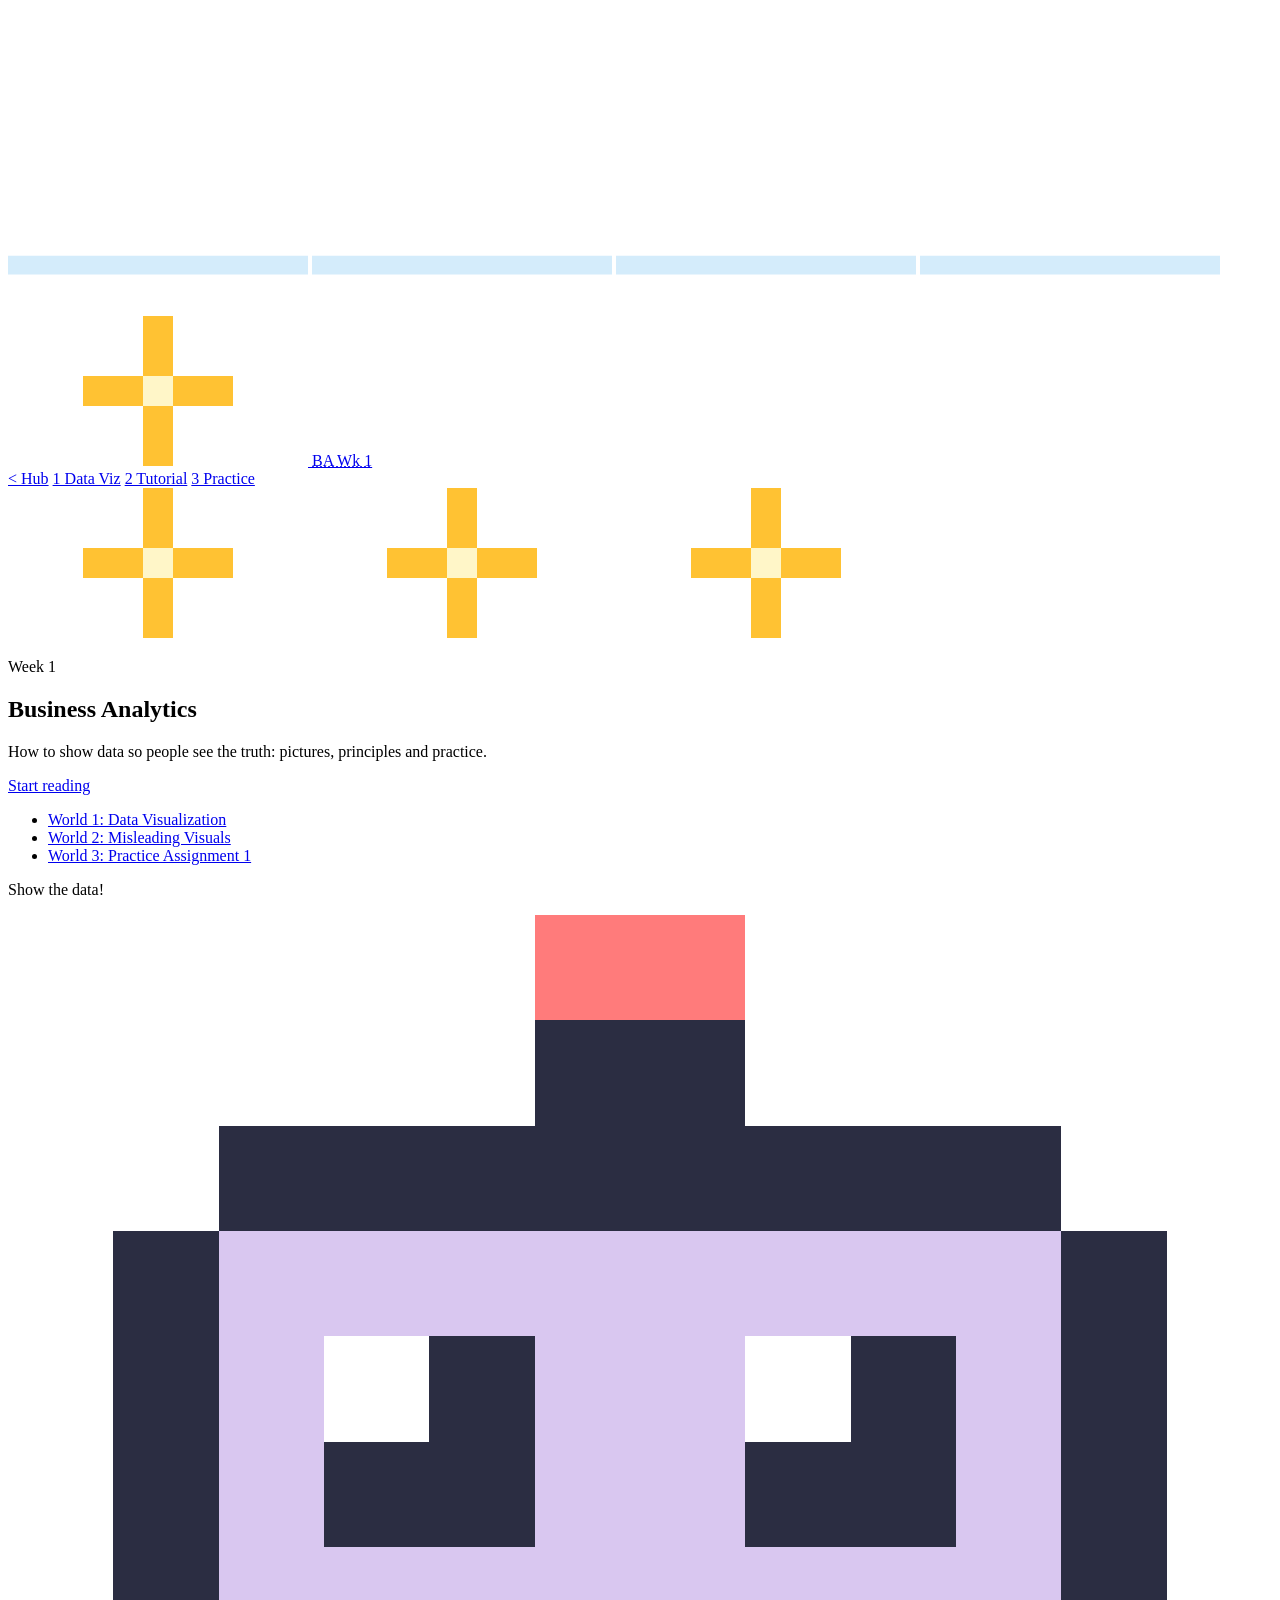
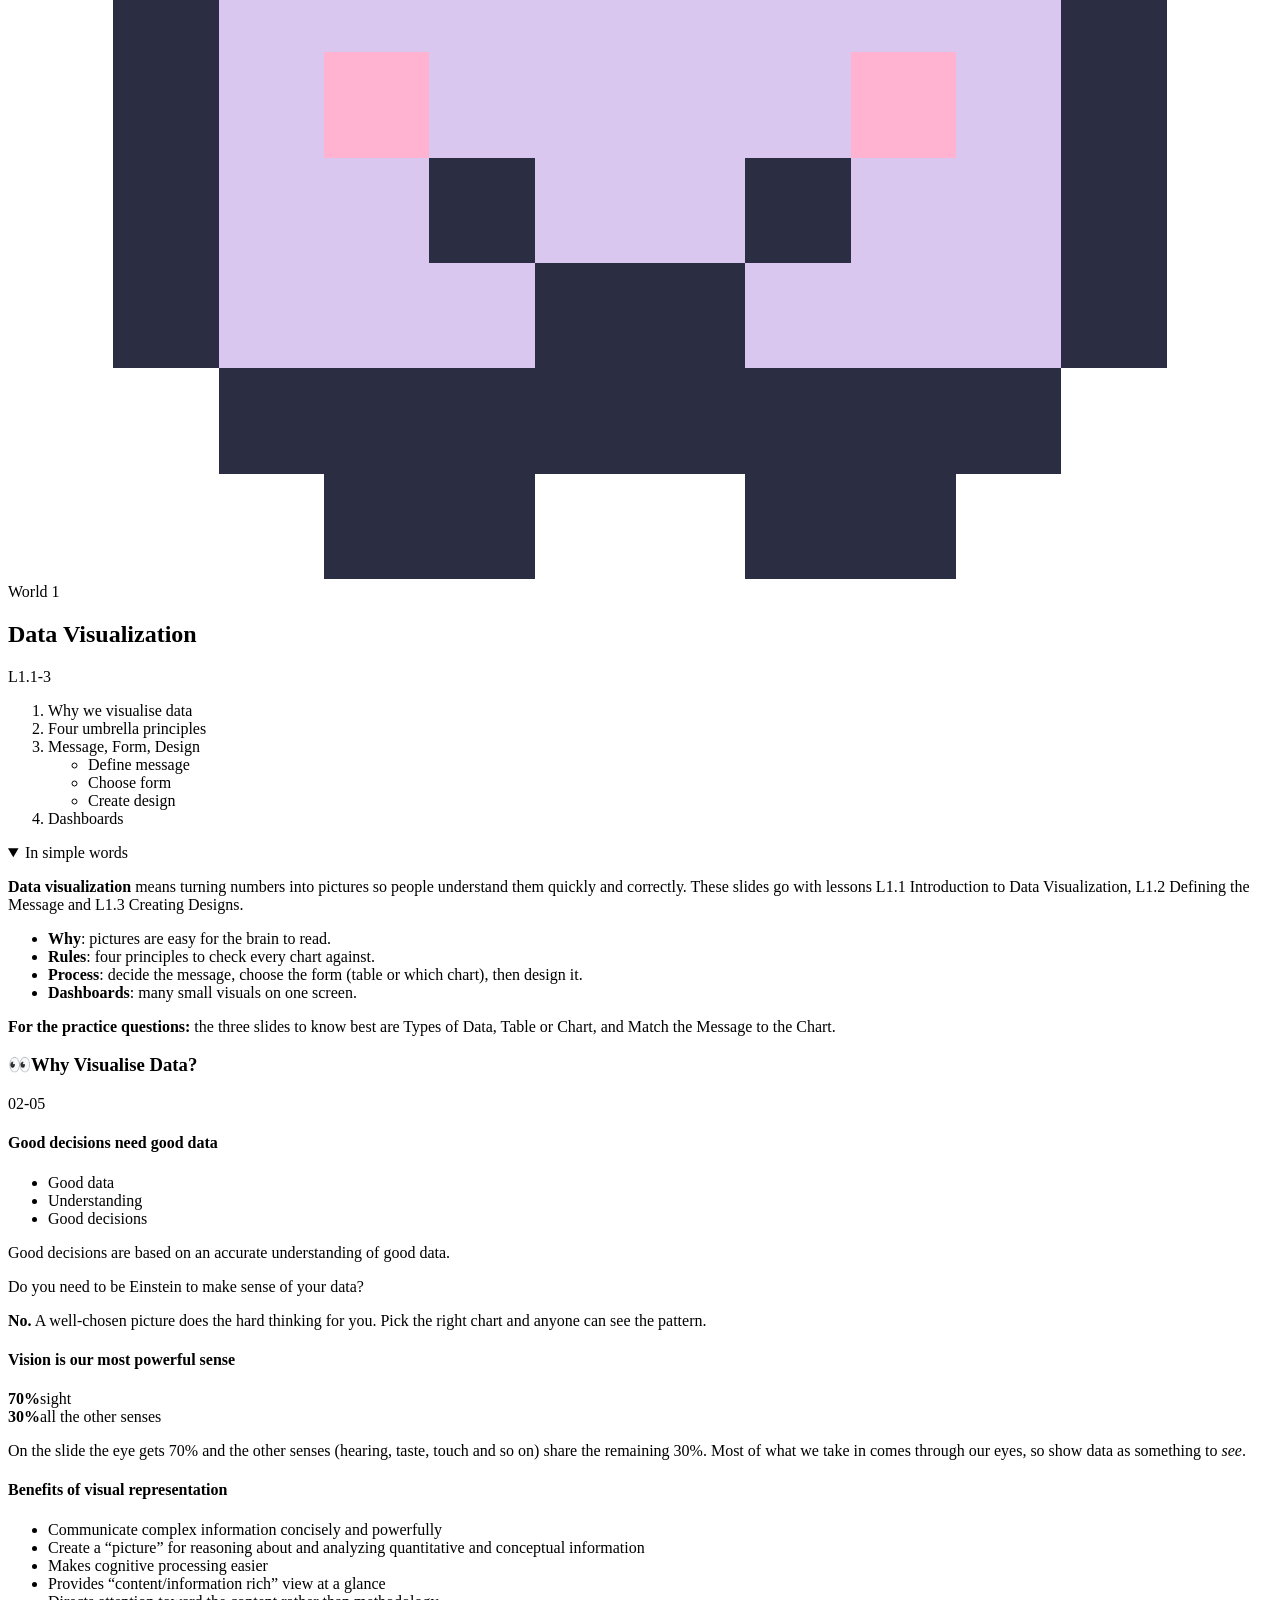
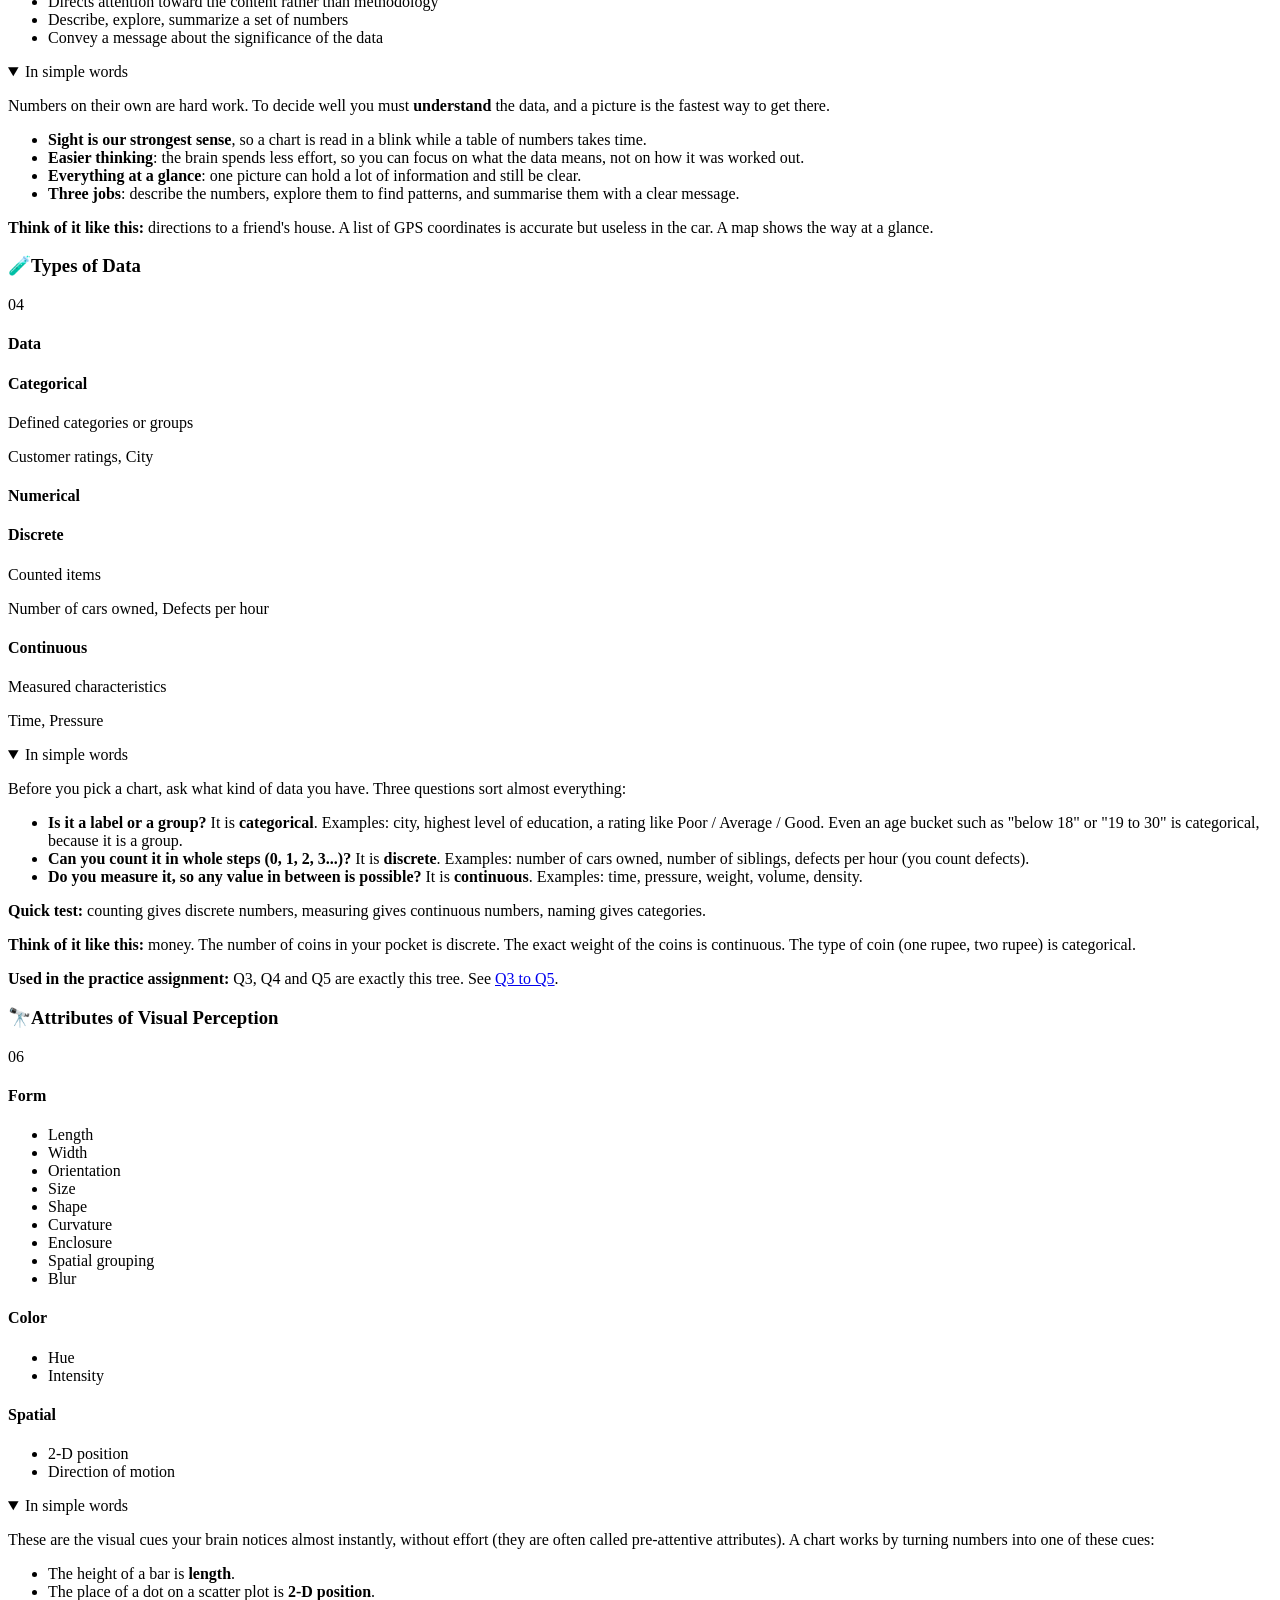
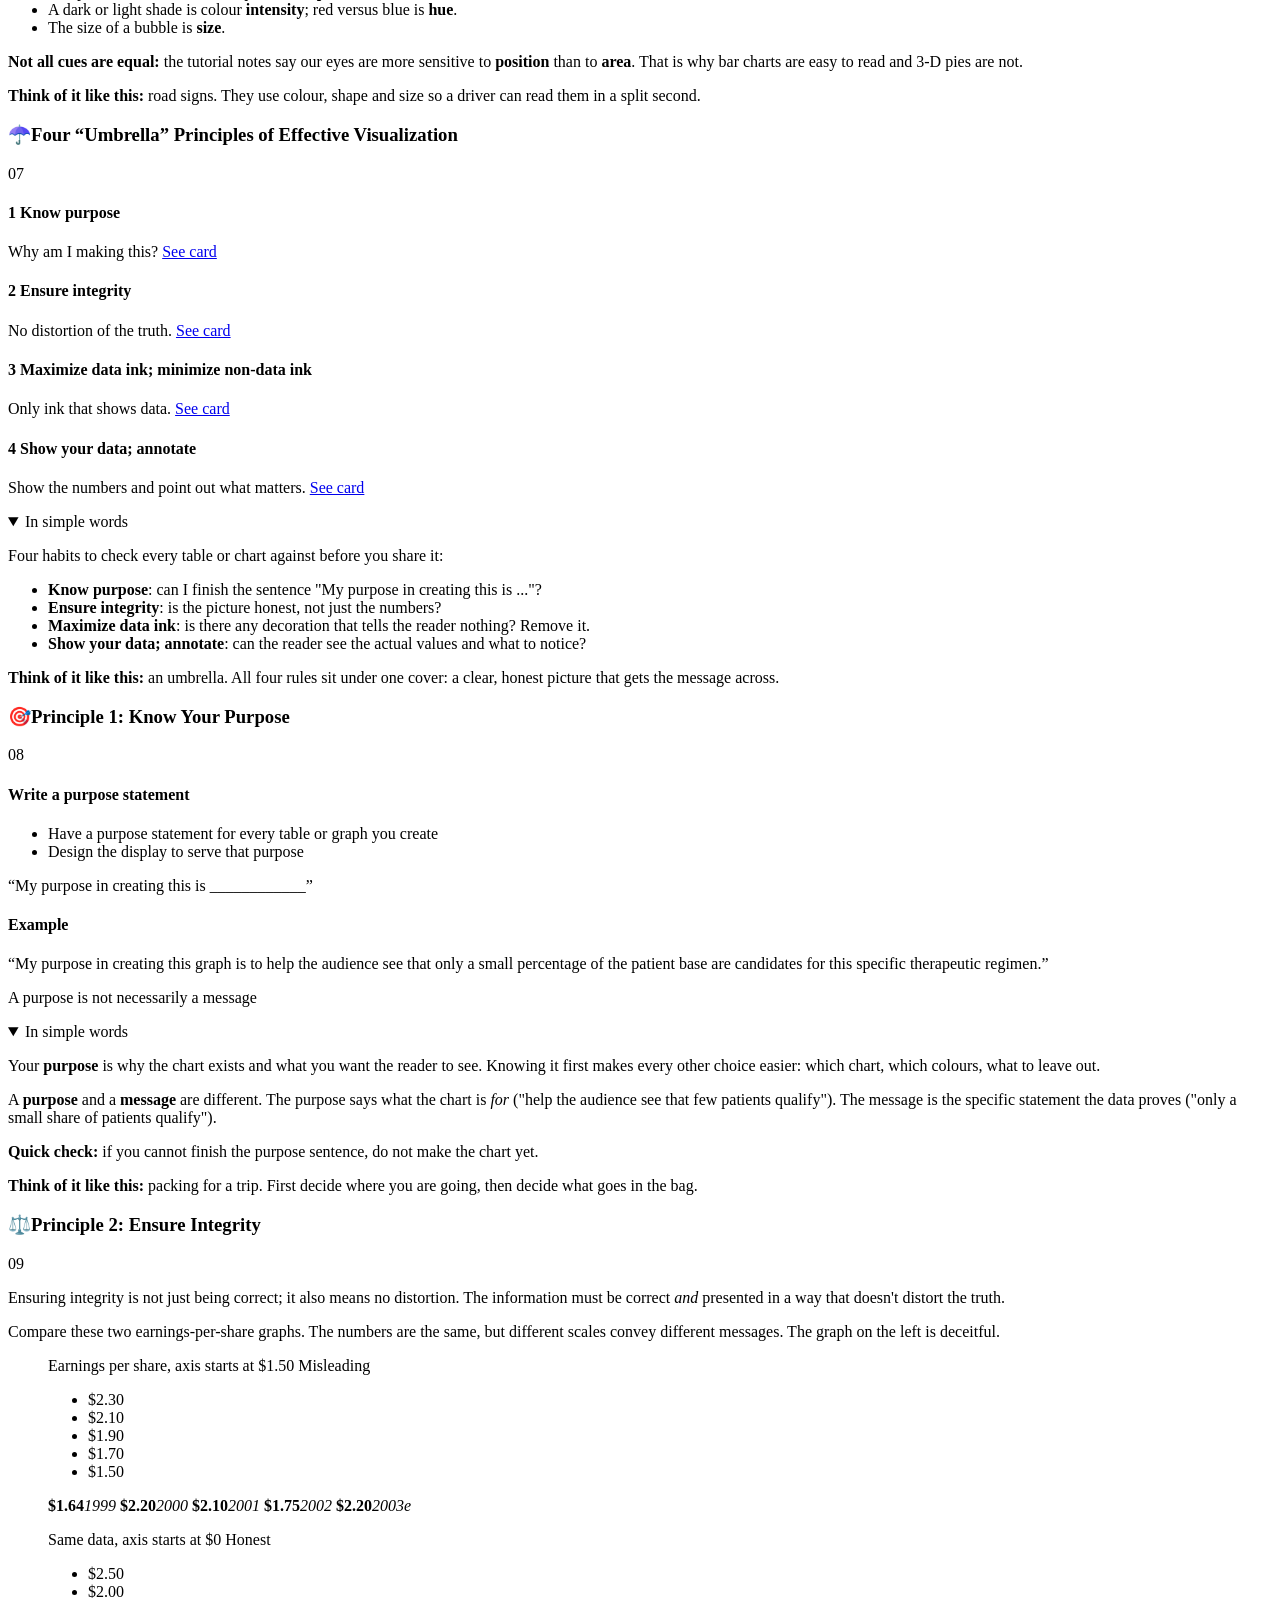
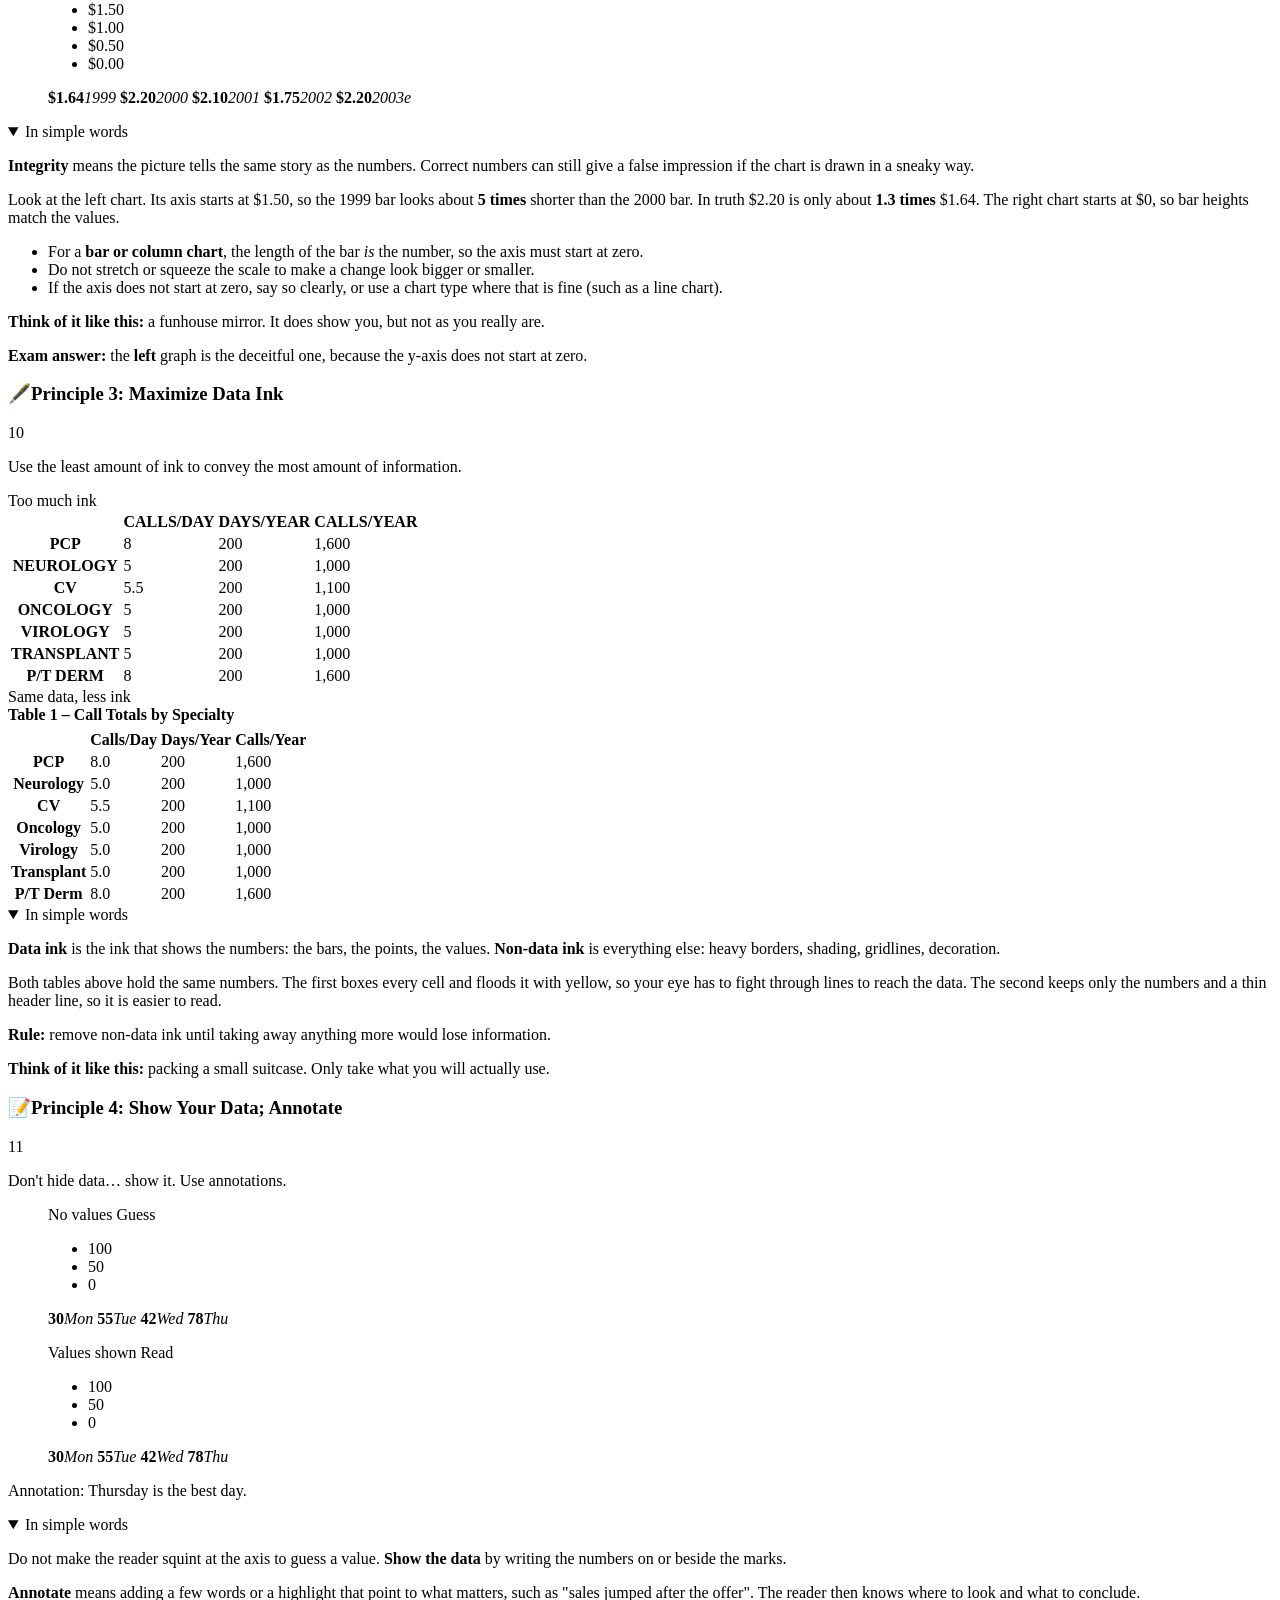
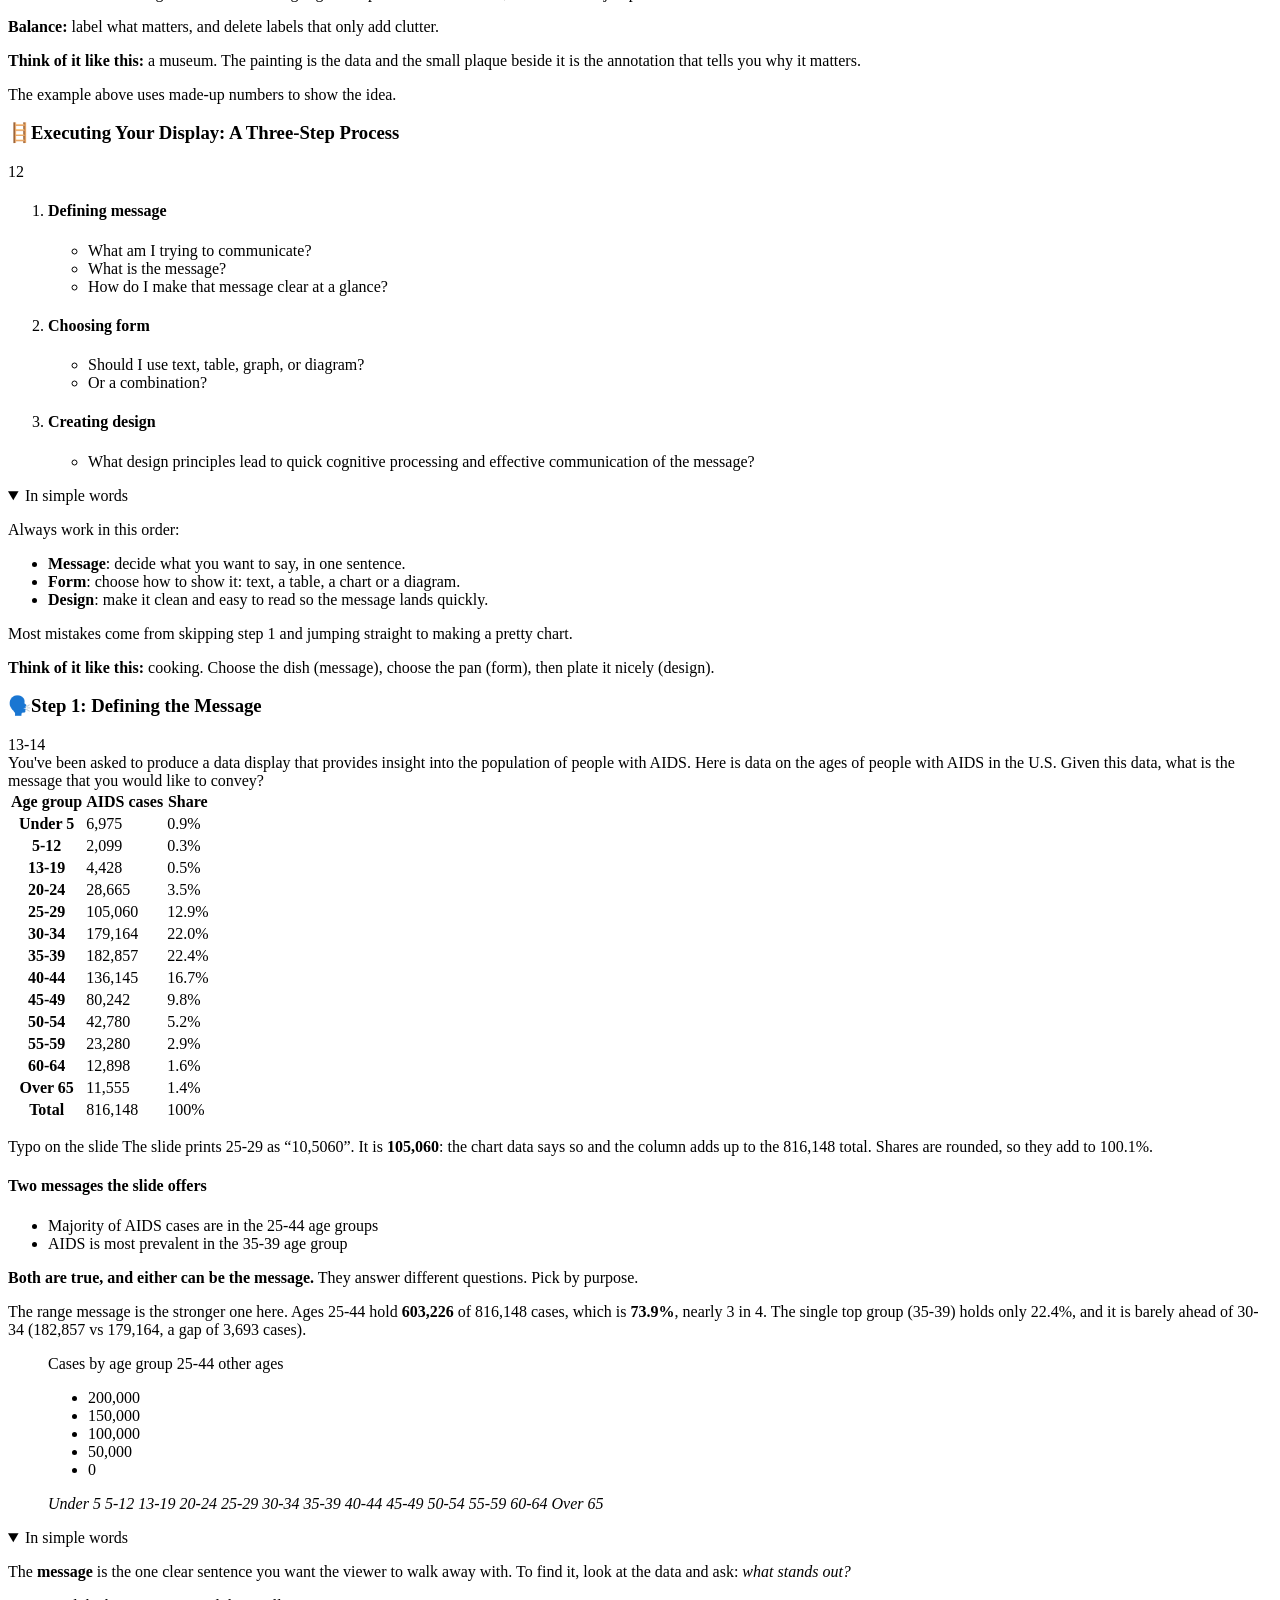
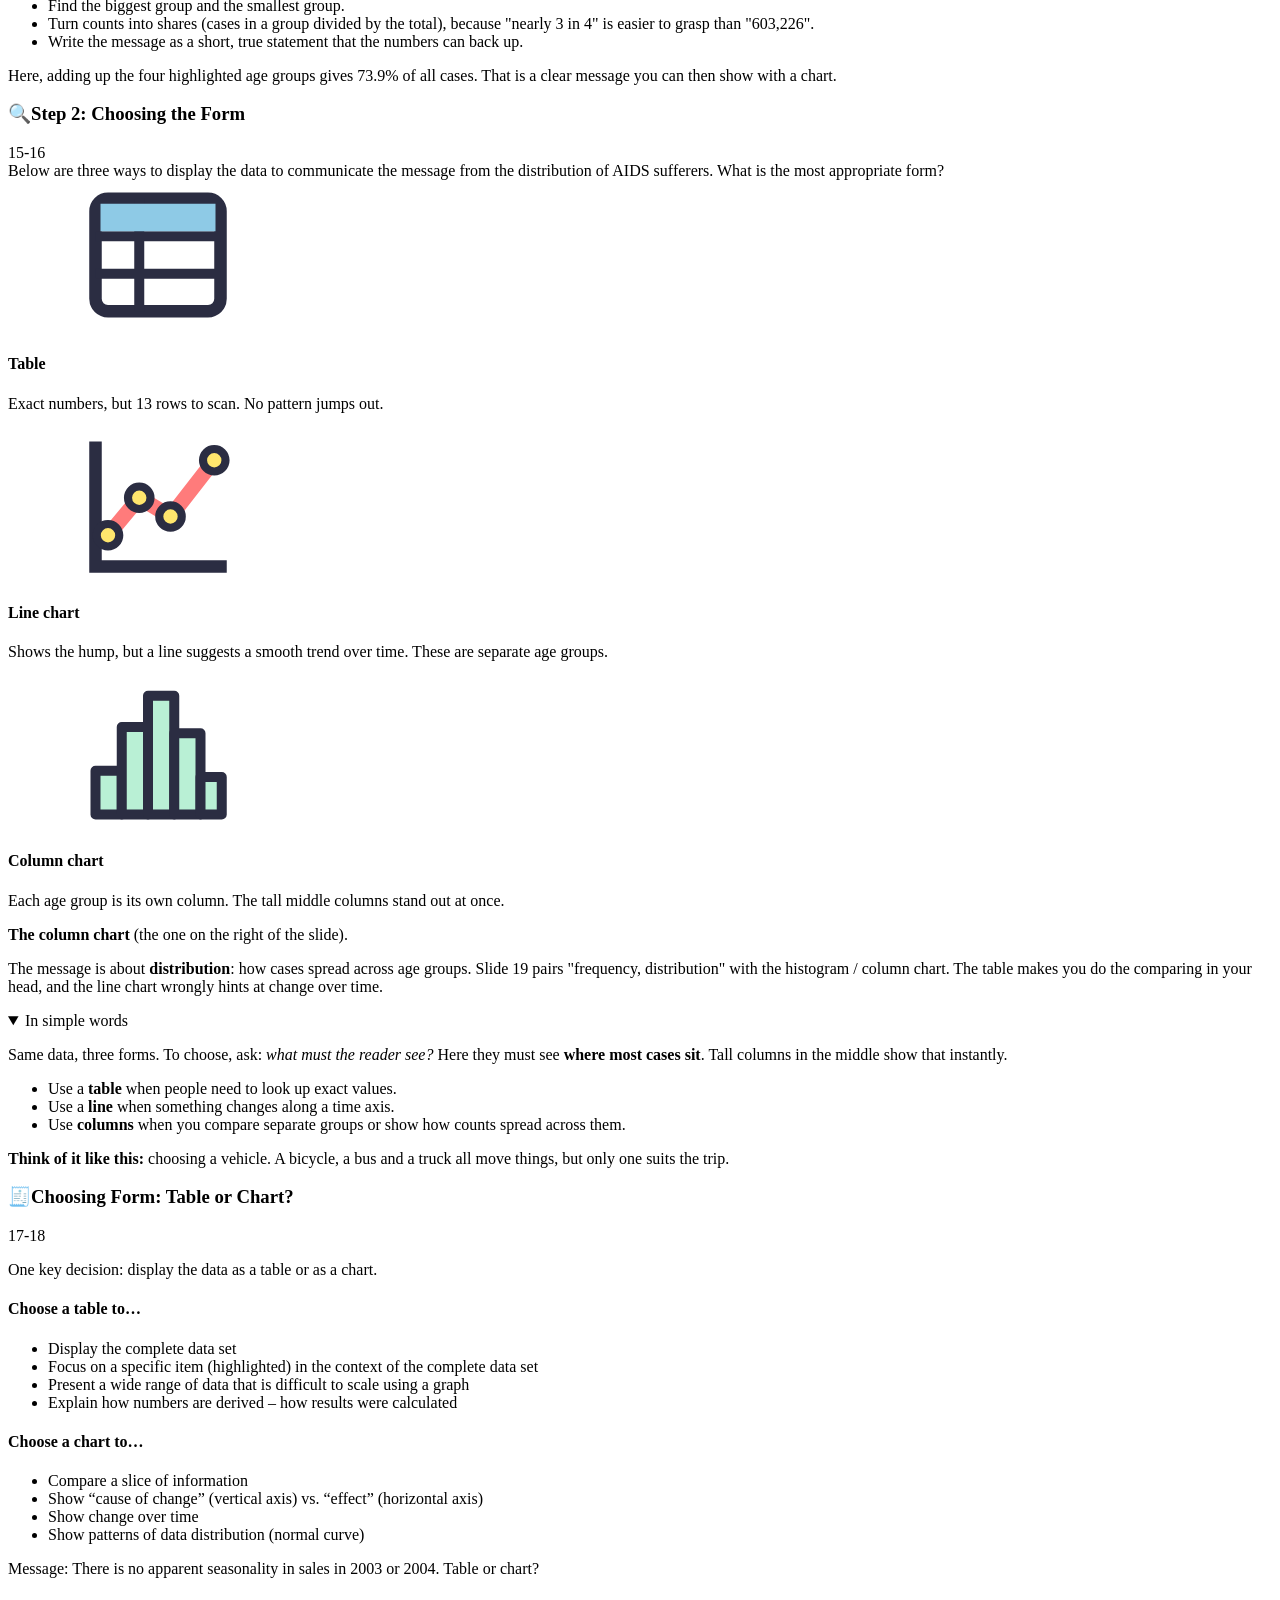
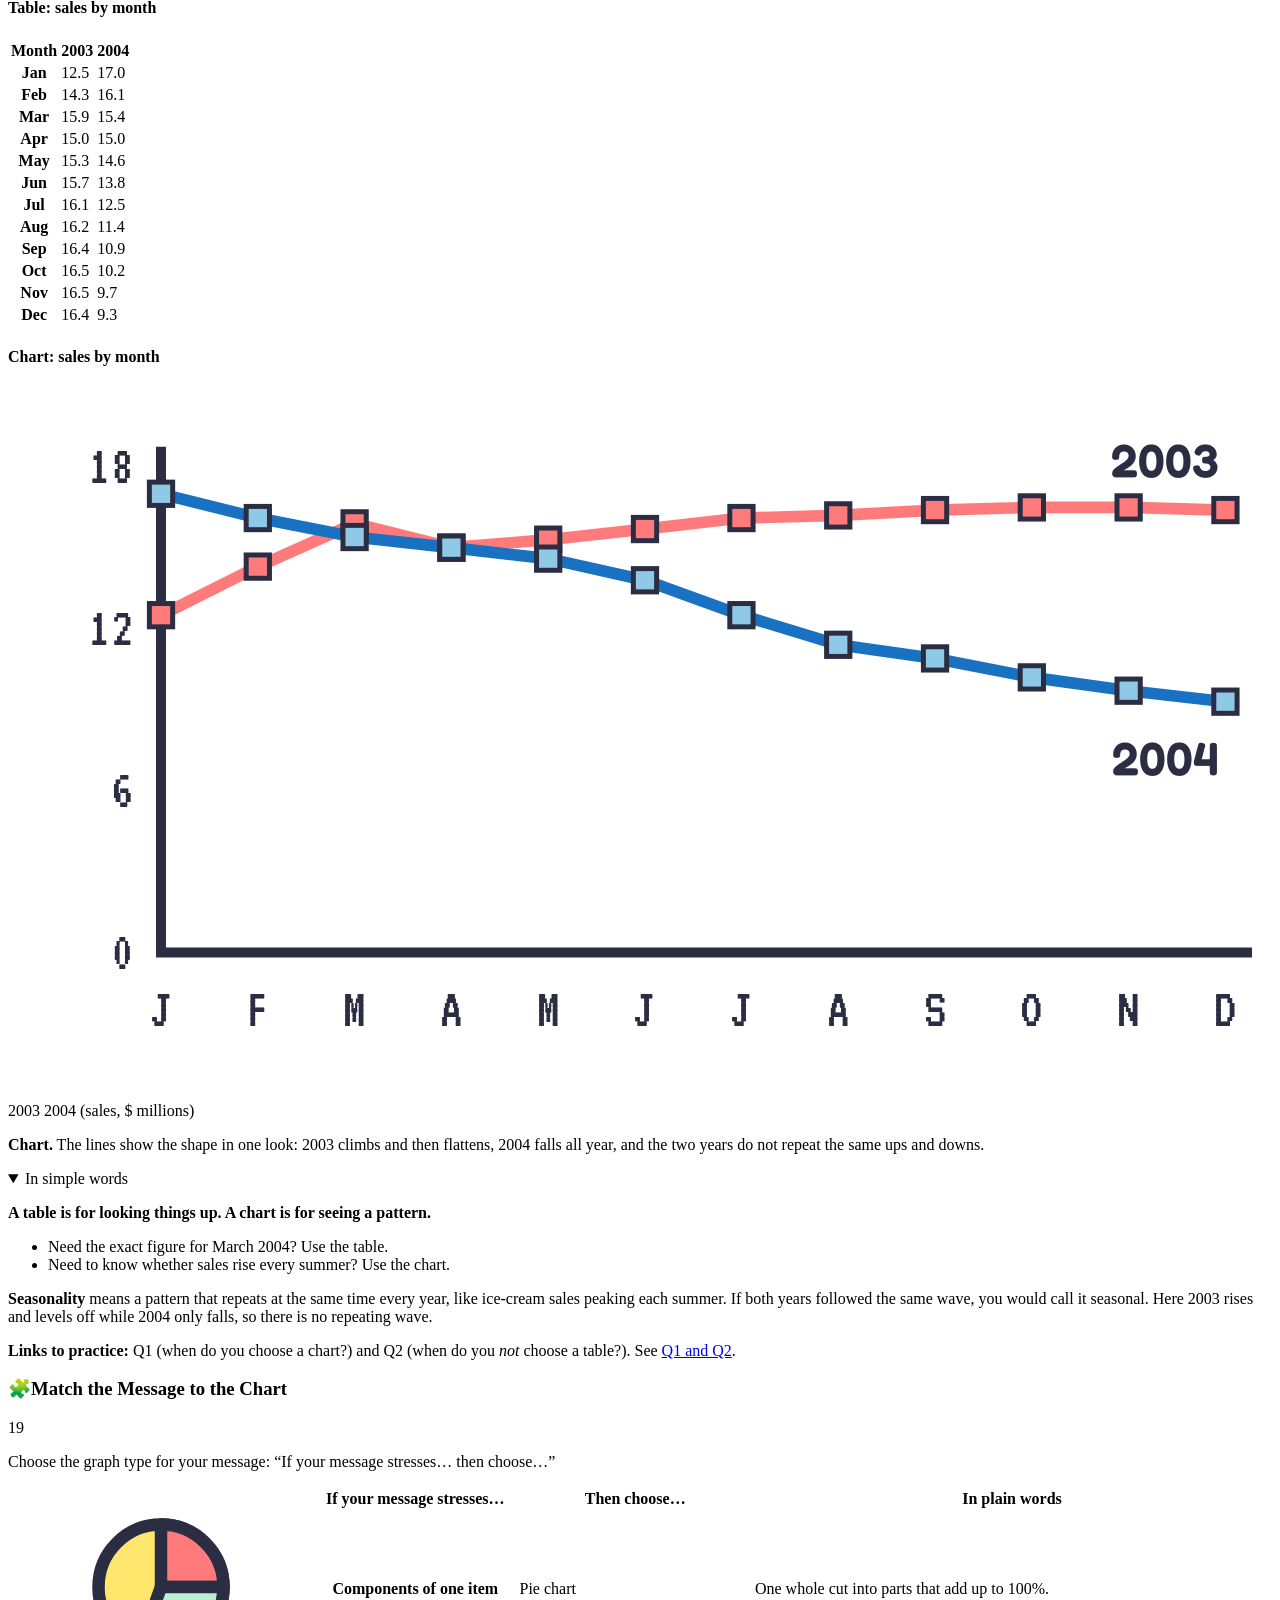
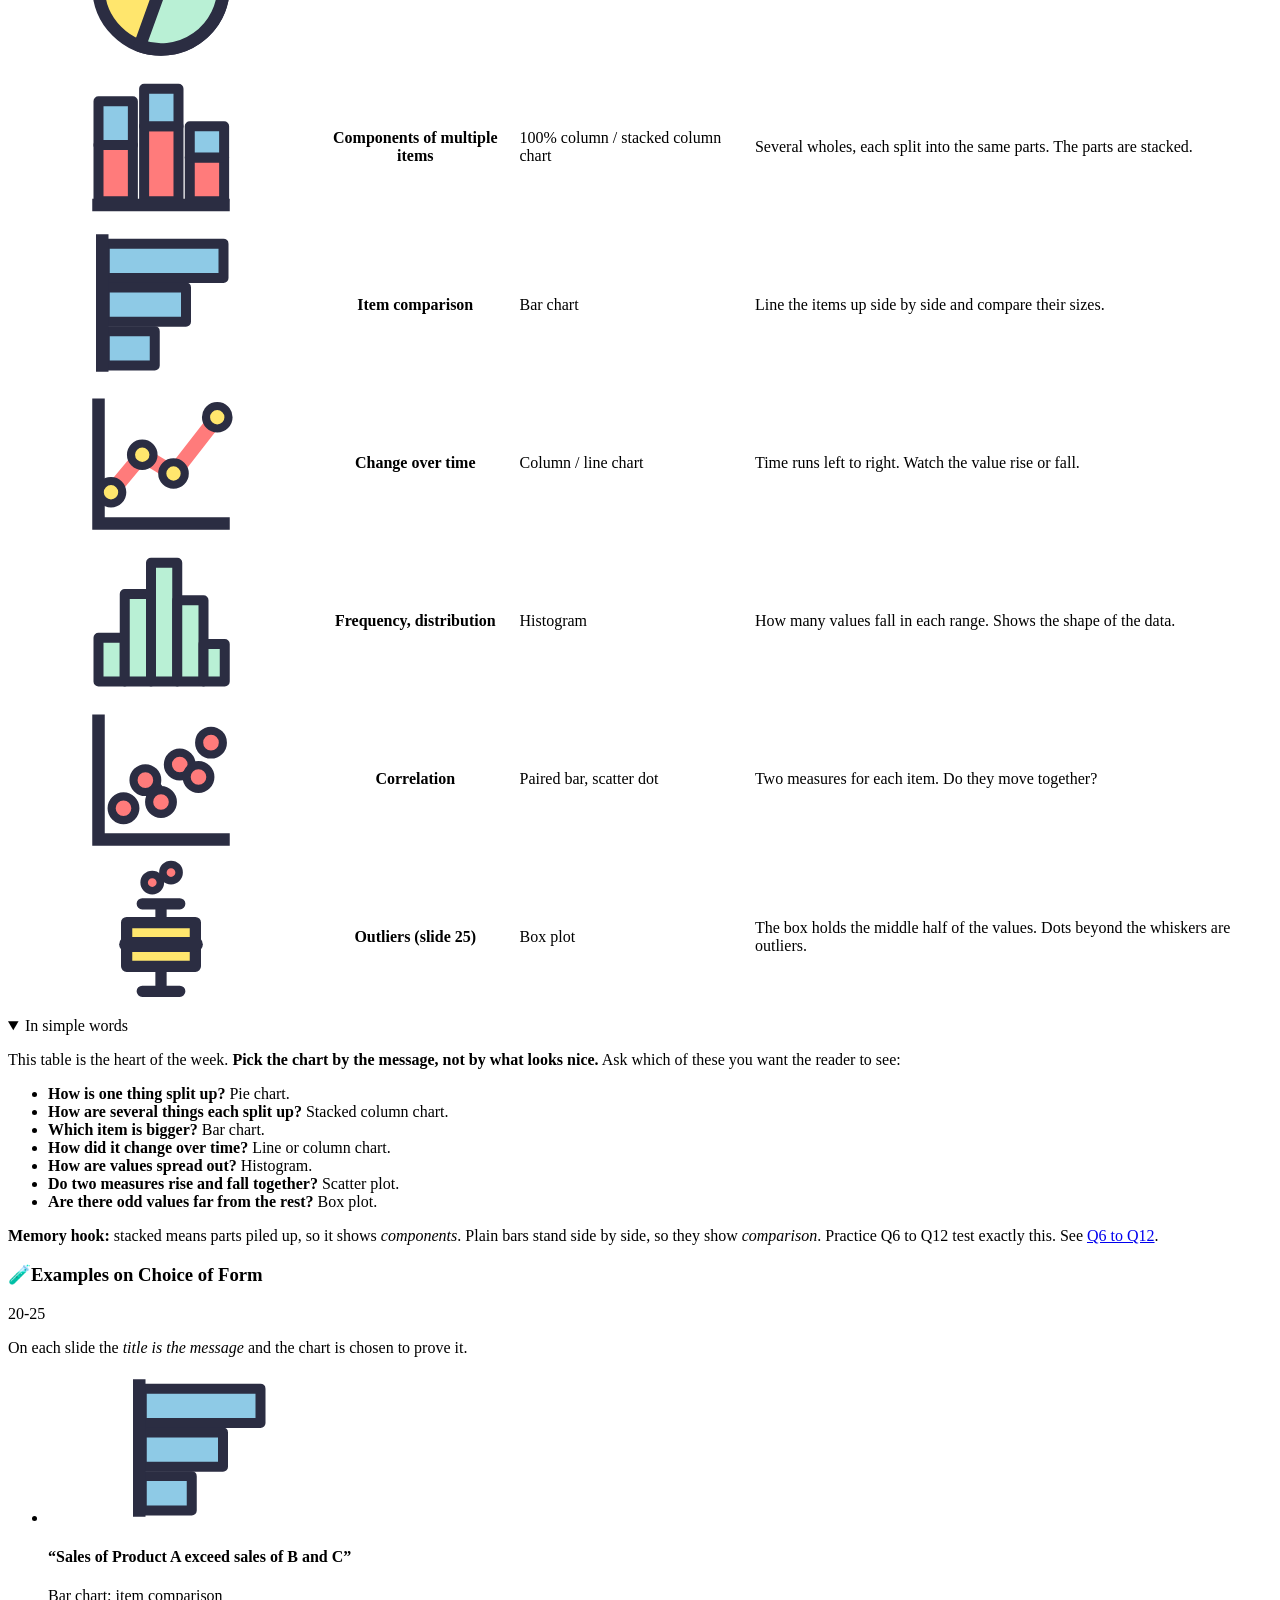
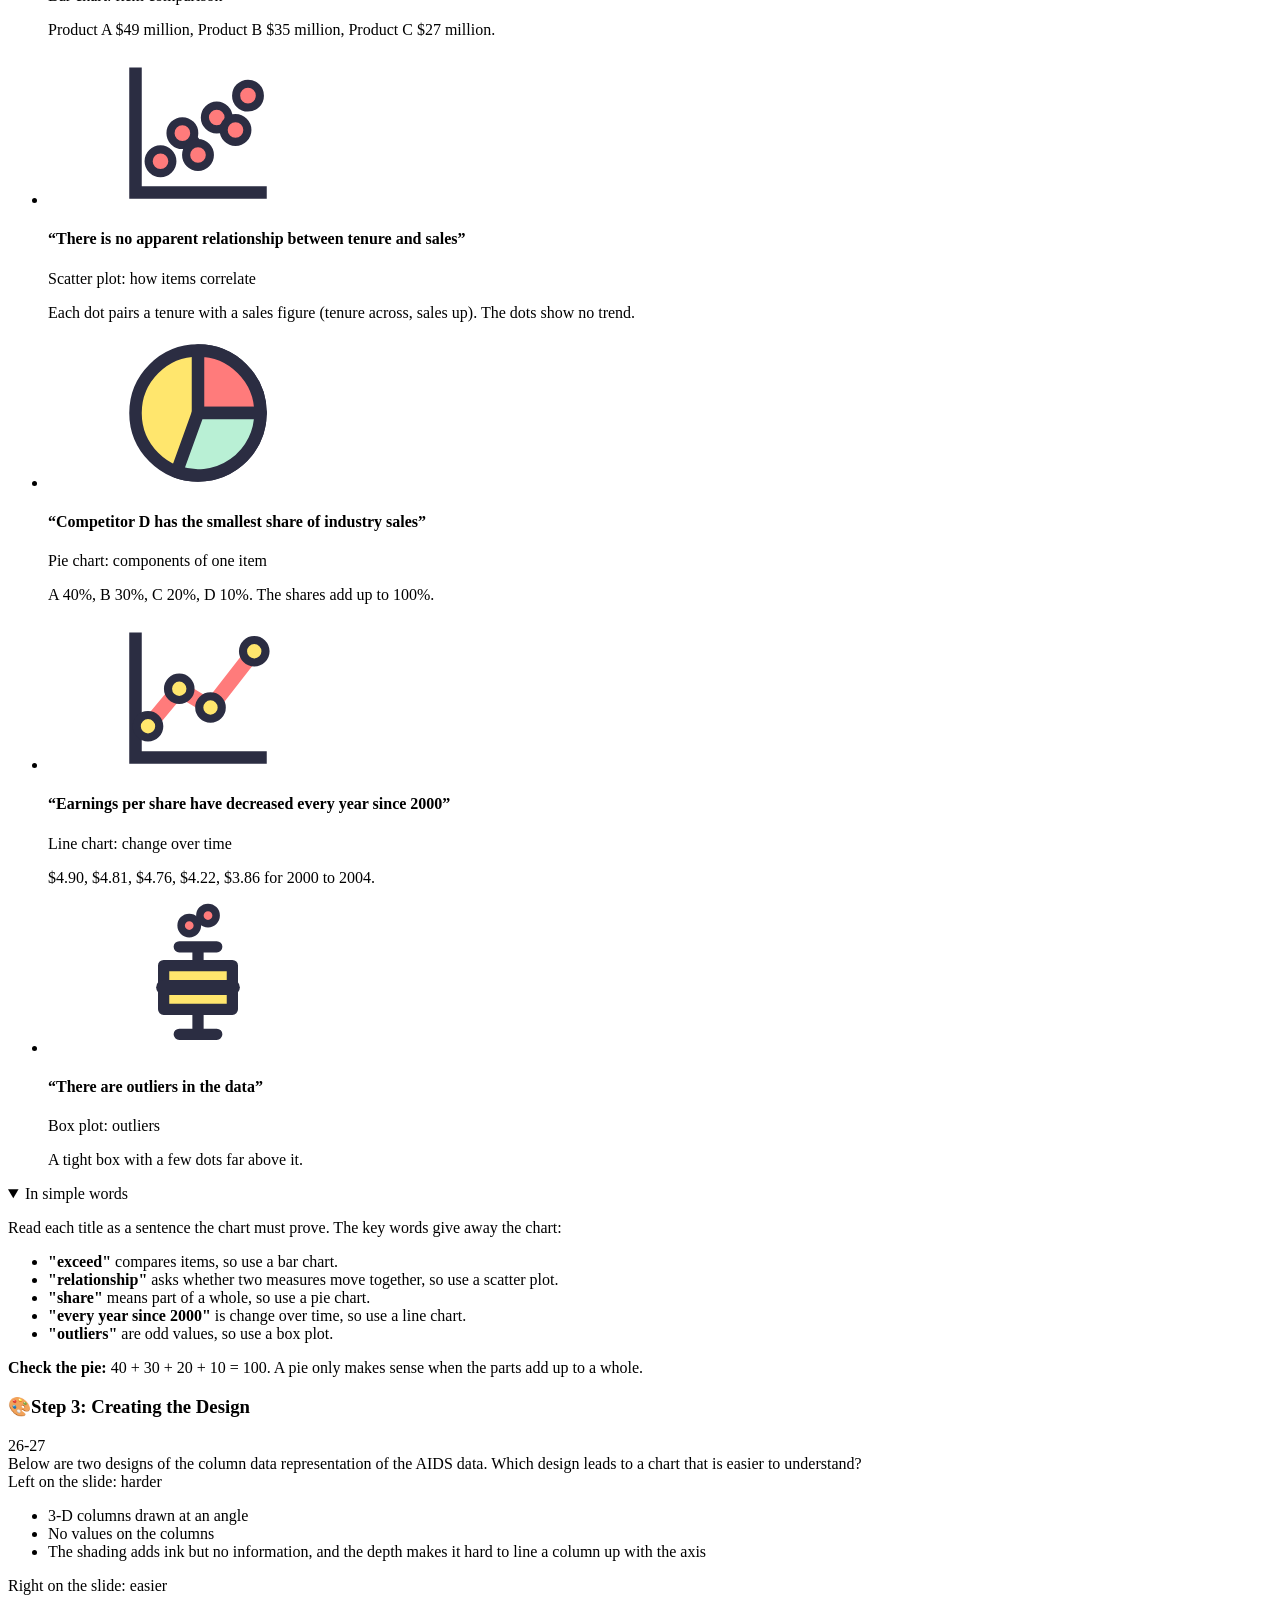
==== ba-week1.html @ 7b175783 "Add files via upload" ====
<!DOCTYPE html>
<html lang="en">
<head>
  <meta charset="utf-8">
  <meta name="viewport" content="width=device-width, initial-scale=1">
  <title>Business Analytics - Week 1</title>
  <meta name="description" content="Business Analytics, Week 1: data visualization, misleading visuals, and the practice assignment with how to answer each question.">
  <link rel="preconnect" href="https://fonts.googleapis.com">
  <link rel="preconnect" href="https://fonts.gstatic.com" crossorigin>
  <link href="https://fonts.googleapis.com/css2?family=Fredoka:wght@400;500;600;700&family=Press+Start+2P&family=VT323&display=swap" rel="stylesheet">
  <link rel="stylesheet" href="style.css">
</head>
<body>

<div class="progress" aria-hidden="true"></div>

<!-- Pixel sprites reused across the page -->
<svg class="sprites" aria-hidden="true" focusable="false">
  <symbol id="cloud" viewBox="0 0 16 4">
    <path fill="#ffffff" d="M3 0h3v1H3z M8 0h4v1H8z M2 1h11v1H2z M1 2h14v1H1z M0 3h16v1H0z"/>
    <path fill="#d4ecfb" d="M0 3h16v1H0z"/>
  </symbol>
  <symbol id="star" viewBox="0 0 5 5">
    <path fill="#ffc233" d="M2 0h1v5H2z M0 2h5v1H0z"/>
    <path fill="#fff6c8" d="M2 2h1v1H2z"/>
  </symbol>

  <!-- Chart icons (24 x 24 each) -->
  <symbol id="ch-pie" viewBox="0 0 24 24">
    <circle cx="12" cy="12" r="10" fill="#ffe66d" stroke="#2b2d42" stroke-width="2"/>
    <path d="M12 12V2A10 10 0 0 1 22 12Z" fill="#ff7b7b" stroke="#2b2d42" stroke-width="2" stroke-linejoin="round"/>
    <path d="M12 12H22A10 10 0 0 1 8.6 21.4Z" fill="#b9f0d5" stroke="#2b2d42" stroke-width="2" stroke-linejoin="round"/>
  </symbol>
  <symbol id="ch-stack" viewBox="0 0 24 24">
    <g stroke="#2b2d42" stroke-width="1.6" stroke-linejoin="round">
      <rect x="2" y="12" width="5.5" height="9" fill="#ff7b7b"/>
      <rect x="2" y="5" width="5.5" height="7" fill="#8ecae6"/>
      <rect x="9.3" y="9" width="5.5" height="12" fill="#ff7b7b"/>
      <rect x="9.3" y="3" width="5.5" height="6" fill="#8ecae6"/>
      <rect x="16.6" y="14" width="5.5" height="7" fill="#ff7b7b"/>
      <rect x="16.6" y="9" width="5.5" height="5" fill="#8ecae6"/>
    </g>
    <path d="M1 21.6H23" stroke="#2b2d42" stroke-width="2"/>
  </symbol>
  <symbol id="ch-bar" viewBox="0 0 24 24">
    <g stroke="#2b2d42" stroke-width="1.6" stroke-linejoin="round" fill="#8ecae6">
      <rect x="3" y="2.5" width="19" height="5.5"/>
      <rect x="3" y="9.5" width="13" height="5.5"/>
      <rect x="3" y="16.5" width="8" height="5.5"/>
    </g>
    <path d="M2.6 1V23" stroke="#2b2d42" stroke-width="2"/>
  </symbol>
  <symbol id="ch-line" viewBox="0 0 24 24">
    <path d="M2 2V22H23" fill="none" stroke="#2b2d42" stroke-width="2"/>
    <path d="M4 17L9 11L14 14L21 5" fill="none" stroke="#ff7b7b" stroke-width="2.4" stroke-linejoin="round" stroke-linecap="round"/>
    <g fill="#ffe66d" stroke="#2b2d42" stroke-width="1.3">
      <circle cx="4" cy="17" r="1.8"/><circle cx="9" cy="11" r="1.8"/><circle cx="14" cy="14" r="1.8"/><circle cx="21" cy="5" r="1.8"/>
    </g>
  </symbol>
  <symbol id="ch-hist" viewBox="0 0 24 24">
    <g stroke="#2b2d42" stroke-width="1.6" stroke-linejoin="round" fill="#b9f0d5">
      <rect x="2" y="15" width="4.2" height="7"/>
      <rect x="6.2" y="8" width="4.2" height="14"/>
      <rect x="10.4" y="3" width="4.2" height="19"/>
      <rect x="14.6" y="9" width="4.2" height="13"/>
      <rect x="18.8" y="16" width="3.4" height="6"/>
    </g>
  </symbol>
  <symbol id="ch-scatter" viewBox="0 0 24 24">
    <path d="M2 2V22H23" fill="none" stroke="#2b2d42" stroke-width="2"/>
    <path d="M5 18L21 6" stroke="#2b2d42" stroke-width="1.4" stroke-dasharray="3 2.5"/>
    <g fill="#ff7b7b" stroke="#2b2d42" stroke-width="1.3">
      <circle cx="6" cy="17" r="1.9"/><circle cx="9.5" cy="12.5" r="1.9"/><circle cx="12" cy="16" r="1.9"/>
      <circle cx="15" cy="10" r="1.9"/><circle cx="18" cy="12" r="1.9"/><circle cx="20" cy="6.5" r="1.9"/>
    </g>
  </symbol>
  <symbol id="ch-box" viewBox="0 0 24 24">
    <g stroke="#2b2d42" stroke-width="1.8" stroke-linecap="round" stroke-linejoin="round">
      <path d="M12 10V7M9 7H15M12 17V21M9 21H15" fill="none"/>
      <rect x="6.5" y="10" width="11" height="7" fill="#ffe66d"/>
      <path d="M6.5 13.5H17.5" fill="none" stroke-width="2.4"/>
    </g>
    <g fill="#ff7b7b" stroke="#2b2d42" stroke-width="1.2">
      <circle cx="10.6" cy="3.6" r="1.3"/><circle cx="13.6" cy="2" r="1.3"/>
    </g>
  </symbol>
  <symbol id="ch-table" viewBox="0 0 24 24">
    <rect x="2" y="3" width="20" height="18" rx="2" fill="#fff" stroke="#2b2d42" stroke-width="2"/>
    <path d="M2 9H22M2 15H22M9 3V21" fill="none" stroke="#2b2d42" stroke-width="1.6"/>
    <rect x="2.8" y="3.8" width="18.4" height="4.4" fill="#8ecae6"/>
  </symbol>
</svg>

<div class="sky" aria-hidden="true">
  <svg class="cloud c1"><use href="#cloud"/></svg>
  <svg class="cloud c2"><use href="#cloud"/></svg>
  <svg class="cloud c3"><use href="#cloud"/></svg>
  <svg class="cloud c4"><use href="#cloud"/></svg>
</div>

<header class="hud">
  <div class="hud-inner">
    <a class="brand" href="#top">
      <svg class="brand-star" aria-hidden="true"><use href="#star"/></svg>
      <abbr title="Business Analytics - Week 1">BA Wk 1</abbr>
    </a>
    <nav aria-label="Worlds">
      <a class="hub-link" href="index.html">&lt; Hub</a>
      <a href="#world-1">1 Data Viz</a>
      <a href="#world-2">2 Tutorial</a>
      <a href="#world-3">3 Practice</a>
    </nav>
  </div>
</header>

<main>

  <!-- ============ HERO ============ -->
  <section class="hero" id="top">
    <svg class="star st1" aria-hidden="true"><use href="#star"/></svg>
    <svg class="star st2" aria-hidden="true"><use href="#star"/></svg>
    <svg class="star st3" aria-hidden="true"><use href="#star"/></svg>

    <div class="hero-text">
      <p class="eyebrow">Week 1</p>
      <h1 class="title">
        <span style="--i:0;--c:#ff7b7b">Business</span>
        <span style="--i:1;--c:#ffd23f">Analytics</span>
      </h1>
      <p class="lede">How to show data so people see the truth: pictures, principles and practice.</p>
      <p><a class="btn go" href="#world-1">Start reading</a></p>
      <ul class="world-links">
        <li><a href="#world-1">World 1: Data Visualization</a></li>
        <li><a href="#world-2">World 2: Misleading Visuals</a></li>
        <li><a href="#world-3">World 3: Practice Assignment 1</a></li>
      </ul>
    </div>

    <div class="mascot">
      <p class="bubble">Show the data!</p>
      <svg class="robot" viewBox="0 0 12 12" role="img" aria-label="A friendly pixel robot" shape-rendering="crispEdges">
        <rect x="5" y="0" width="2" height="1" fill="#ff7b7b"/>
        <rect x="2" y="3" width="8" height="7" fill="#d9c7f0"/>
        <path fill="#2b2d42" d="M5 1h2v1H5z M2 2h8v1H2z M1 3h1v7H1z M10 3h1v7h-1z M2 10h8v1H2z M3 4h2v2H3z M7 4h2v2H7z M4 8h1v1H4z M7 8h1v1H7z M5 9h2v1H5z M3 11h2v1H3z M7 11h2v1H7z"/>
        <path fill="#ffffff" d="M3 4h1v1H3z M7 4h1v1H7z"/>
        <path fill="#ffb3d1" d="M3 7h1v1H3z M8 7h1v1H8z"/>
      </svg>
    </div>
  </section>


  <!-- ============ WORLD 1 : Data Visualization slides ============ -->
  <section class="world w1" id="world-1">
    <header class="world-head" id="dv-01">
      <div class="world-title">
        <span class="badge">World 1</span>
        <h2>Data Visualization</h2>
        <span class="no" title="Lessons L1.1 to L1.3">L1.1-3</span>
      </div>
      <ol class="path">
        <li><span>Why we visualise data</span></li>
        <li><span>Four umbrella principles</span></li>
        <li>
          <span>Message, Form, Design</span>
          <ul class="mini"><li>Define message</li><li>Choose form</li><li>Create design</li></ul>
        </li>
        <li><span>Dashboards</span></li>
      </ol>
<details class="simple" open>
<summary>In simple words</summary>
<div class="simple-body">
<p><strong>Data visualization</strong> means turning numbers into pictures so people understand them quickly and correctly. These slides go with lessons L1.1 Introduction to Data Visualization, L1.2 Defining the Message and L1.3 Creating Designs.</p>
<ul class="bullets"><li><strong>Why</strong>: pictures are easy for the brain to read.</li><li><strong>Rules</strong>: four principles to check every chart against.</li><li><strong>Process</strong>: decide the message, choose the form (table or which chart), then design it.</li><li><strong>Dashboards</strong>: many small visuals on one screen.</li></ul>
<p class="nb"><strong>For the practice questions:</strong> the three slides to know best are Types of Data, Table or Chart, and Match the Message to the Chart.</p>
</div>
</details>
    </header>

    <div class="grid top">

      <!-- Slides 2, 3, 5 -->
      <article class="slide s-12" id="dv-02">
        <header class="bar">
          <span class="dots" aria-hidden="true"><i></i><i></i><i></i></span>
          <h3><span class="ico" aria-hidden="true">👀</span>Why Visualise Data?</h3>
          <span class="no" title="Slides 2, 3 and 5">02-05</span>
        </header>
        <div class="body">
          <div class="topics cols-2">
            <div class="topic">
              <h4>Good decisions need good data</h4>
              <ul class="chips lit"><li>Good data</li><li>Understanding</li><li>Good decisions</li></ul>
              <p>Good decisions are based on an accurate understanding of good data.</p>
              <div class="ask">Do you need to be Einstein to make sense of your data?</div>
              <div class="ans"><p><strong>No.</strong> A well-chosen picture does the hard thinking for you. Pick the right chart and anyone can see the pattern.</p></div>
            </div>
            <div class="topic">
              <h4>Vision is our most powerful sense</h4>
              <div class="stat">
                <div><b>70%</b><span>sight</span></div>
                <div><b>30%</b><span>all the other senses</span></div>
              </div>
              <p>On the slide the eye gets 70% and the other senses (hearing, taste, touch and so on) share the remaining 30%. Most of what we take in comes through our eyes, so show data as something to <em>see</em>.</p>
            </div>
          </div>
          <div class="topic">
            <h4>Benefits of visual representation</h4>
            <ul class="bullets">
              <li>Communicate complex information concisely and powerfully</li>
              <li>Create a “picture” for reasoning about and analyzing quantitative and conceptual information</li>
              <li>Makes cognitive processing easier</li>
              <li>Provides “content/information rich” view at a glance</li>
              <li>Directs attention toward the content rather than methodology</li>
              <li>Describe, explore, summarize a set of numbers</li>
              <li>Convey a message about the significance of the data</li>
            </ul>
          </div>
<details class="simple" open>
<summary>In simple words</summary>
<div class="simple-body">
<p>Numbers on their own are hard work. To decide well you must <strong>understand</strong> the data, and a picture is the fastest way to get there.</p>
<ul class="bullets"><li><strong>Sight is our strongest sense</strong>, so a chart is read in a blink while a table of numbers takes time.</li><li><strong>Easier thinking</strong>: the brain spends less effort, so you can focus on what the data means, not on how it was worked out.</li><li><strong>Everything at a glance</strong>: one picture can hold a lot of information and still be clear.</li><li><strong>Three jobs</strong>: describe the numbers, explore them to find patterns, and summarise them with a clear message.</li></ul>
<p class="analogy"><strong>Think of it like this:</strong> directions to a friend's house. A list of GPS coordinates is accurate but useless in the car. A map shows the way at a glance.</p>
</div>
</details>
        </div>
      </article>

      <!-- Slide 4 -->
      <article class="slide s-12" id="dv-04">
        <header class="bar">
          <span class="dots" aria-hidden="true"><i></i><i></i><i></i></span>
          <h3><span class="ico" aria-hidden="true">🧪</span>Types of Data</h3>
          <span class="no" title="Slide 4">04</span>
        </header>
        <div class="body">
          <div class="dbox">
            <h4>Data</h4>
            <div class="dgrid">
              <div class="dbox">
                <h4>Categorical</h4>
                <p>Defined categories or groups</p>
                <p class="ex">Customer ratings, City</p>
              </div>
              <div class="dbox">
                <h4>Numerical</h4>
                <div class="dgrid">
                  <div class="dbox">
                    <h4>Discrete</h4>
                    <p>Counted items</p>
                    <p class="ex">Number of cars owned, Defects per hour</p>
                  </div>
                  <div class="dbox">
                    <h4>Continuous</h4>
                    <p>Measured characteristics</p>
                    <p class="ex">Time, Pressure</p>
                  </div>
                </div>
              </div>
            </div>
          </div>
<details class="simple" open>
<summary>In simple words</summary>
<div class="simple-body">
<p>Before you pick a chart, ask what kind of data you have. Three questions sort almost everything:</p>
<ul class="bullets"><li><strong>Is it a label or a group?</strong> It is <strong>categorical</strong>. Examples: city, highest level of education, a rating like Poor / Average / Good. Even an age bucket such as "below 18" or "19 to 30" is categorical, because it is a group.</li><li><strong>Can you count it in whole steps (0, 1, 2, 3...)?</strong> It is <strong>discrete</strong>. Examples: number of cars owned, number of siblings, defects per hour (you count defects).</li><li><strong>Do you measure it, so any value in between is possible?</strong> It is <strong>continuous</strong>. Examples: time, pressure, weight, volume, density.</li></ul>
<p class="nb"><strong>Quick test:</strong> counting gives discrete numbers, measuring gives continuous numbers, naming gives categories.</p>
<p class="analogy"><strong>Think of it like this:</strong> money. The number of coins in your pocket is discrete. The exact weight of the coins is continuous. The type of coin (one rupee, two rupee) is categorical.</p>
<p><strong>Used in the practice assignment:</strong> Q3, Q4 and Q5 are exactly this tree. See <a href="#q3">Q3 to Q5</a>.</p>
</div>
</details>
        </div>
      </article>

      <!-- Slide 6 -->
      <article class="slide s-12" id="dv-06">
        <header class="bar">
          <span class="dots" aria-hidden="true"><i></i><i></i><i></i></span>
          <h3><span class="ico" aria-hidden="true">🔭</span>Attributes of Visual Perception</h3>
          <span class="no" title="Slide 6">06</span>
        </header>
        <div class="body">
          <div class="topics cols-3">
            <div class="topic">
              <h4>Form</h4>
              <ul class="chips lit">
                <li>Length</li><li>Width</li><li>Orientation</li><li>Size</li><li>Shape</li>
                <li>Curvature</li><li>Enclosure</li><li>Spatial grouping</li><li>Blur</li>
              </ul>
            </div>
            <div class="topic">
              <h4>Color</h4>
              <ul class="chips lit">
                <li>Hue</li><li>Intensity</li>
              </ul>
            </div>
            <div class="topic">
              <h4>Spatial</h4>
              <ul class="chips lit">
                <li>2-D position</li><li>Direction of motion</li>
              </ul>
            </div>
          </div>
<details class="simple" open>
<summary>In simple words</summary>
<div class="simple-body">
<p>These are the visual cues your brain notices almost instantly, without effort (they are often called pre-attentive attributes). A chart works by turning numbers into one of these cues:</p>
<ul class="bullets"><li>The height of a bar is <strong>length</strong>.</li><li>The place of a dot on a scatter plot is <strong>2-D position</strong>.</li><li>A dark or light shade is colour <strong>intensity</strong>; red versus blue is <strong>hue</strong>.</li><li>The size of a bubble is <strong>size</strong>.</li></ul>
<p class="nb"><strong>Not all cues are equal:</strong> the tutorial notes say our eyes are more sensitive to <strong>position</strong> than to <strong>area</strong>. That is why bar charts are easy to read and 3-D pies are not.</p>
<p class="analogy"><strong>Think of it like this:</strong> road signs. They use colour, shape and size so a driver can read them in a split second.</p>
</div>
</details>
        </div>
      </article>

      <!-- Slide 7 -->
      <article class="slide s-12" id="dv-07">
        <header class="bar">
          <span class="dots" aria-hidden="true"><i></i><i></i><i></i></span>
          <h3><span class="ico" aria-hidden="true">☂️</span>Four “Umbrella” Principles of Effective Visualization</h3>
          <span class="no" title="Slide 7">07</span>
        </header>
        <div class="body">
          <div class="topics cols-4">
            <div class="topic">
              <h4>1 Know purpose</h4>
              <p>Why am I making this? <a href="#dv-08">See card</a></p>
            </div>
            <div class="topic">
              <h4>2 Ensure integrity</h4>
              <p>No distortion of the truth. <a href="#dv-09">See card</a></p>
            </div>
            <div class="topic">
              <h4>3 Maximize data ink; minimize non-data ink</h4>
              <p>Only ink that shows data. <a href="#dv-10">See card</a></p>
            </div>
            <div class="topic">
              <h4>4 Show your data; annotate</h4>
              <p>Show the numbers and point out what matters. <a href="#dv-11">See card</a></p>
            </div>
          </div>
<details class="simple" open>
<summary>In simple words</summary>
<div class="simple-body">
<p>Four habits to check every table or chart against before you share it:</p>
<ul class="bullets"><li><strong>Know purpose</strong>: can I finish the sentence "My purpose in creating this is ..."?</li><li><strong>Ensure integrity</strong>: is the picture honest, not just the numbers?</li><li><strong>Maximize data ink</strong>: is there any decoration that tells the reader nothing? Remove it.</li><li><strong>Show your data; annotate</strong>: can the reader see the actual values and what to notice?</li></ul>
<p class="analogy"><strong>Think of it like this:</strong> an umbrella. All four rules sit under one cover: a clear, honest picture that gets the message across.</p>
</div>
</details>
        </div>
      </article>

      <!-- Slide 8 -->
      <article class="slide s-12" id="dv-08">
        <header class="bar">
          <span class="dots" aria-hidden="true"><i></i><i></i><i></i></span>
          <h3><span class="ico" aria-hidden="true">🎯</span>Principle 1: Know Your Purpose</h3>
          <span class="no" title="Slide 8">08</span>
        </header>
        <div class="body">
          <div class="topics cols-2">
            <div class="topic">
              <h4>Write a purpose statement</h4>
              <ul class="bullets">
                <li>Have a purpose statement for every table or graph you create</li>
                <li>Design the display to serve that purpose</li>
              </ul>
              <p class="callout">“My purpose in creating this is ____________”</p>
            </div>
            <div class="topic">
              <h4>Example</h4>
              <p>“My purpose in creating this graph is to help the audience see that only a small percentage of the patient base are candidates for this specific therapeutic regimen.”</p>
              <p><span class="sticker warn">A purpose is not necessarily a message</span></p>
            </div>
          </div>
<details class="simple" open>
<summary>In simple words</summary>
<div class="simple-body">
<p>Your <strong>purpose</strong> is why the chart exists and what you want the reader to see. Knowing it first makes every other choice easier: which chart, which colours, what to leave out.</p>
<p>A <strong>purpose</strong> and a <strong>message</strong> are different. The purpose says what the chart is <em>for</em> ("help the audience see that few patients qualify"). The message is the specific statement the data proves ("only a small share of patients qualify").</p>
<p class="nb"><strong>Quick check:</strong> if you cannot finish the purpose sentence, do not make the chart yet.</p>
<p class="analogy"><strong>Think of it like this:</strong> packing for a trip. First decide where you are going, then decide what goes in the bag.</p>
</div>
</details>
        </div>
      </article>

      <!-- Slide 9 -->
      <article class="slide s-12" id="dv-09">
        <header class="bar">
          <span class="dots" aria-hidden="true"><i></i><i></i><i></i></span>
          <h3><span class="ico" aria-hidden="true">⚖️</span>Principle 2: Ensure Integrity</h3>
          <span class="no" title="Slide 9">09</span>
        </header>
        <div class="body">
          <p class="lead">Ensuring integrity is not just being correct; it also means no distortion. The information must be correct <em>and</em> presented in a way that doesn't distort the truth.</p>
          <div class="ask" data-label="Slide says">Compare these two earnings-per-share graphs. The numbers are the same, but different scales convey different messages. The graph on the left is deceitful.</div>
          <div class="versus">
            <div class="vbox">
              <figure class="mchart" style="--h:150px">
                <figcaption>Earnings per share, axis starts at $1.50 <span class="verdict bad">Misleading</span></figcaption>
                <div class="plot">
                  <ul class="yt"><li>$2.30</li><li>$2.10</li><li>$1.90</li><li>$1.70</li><li>$1.50</li></ul>
                  <div class="area">
                    <span class="mb" style="--v:.175"><b>$1.64</b><em>1999</em></span>
                    <span class="mb" style="--v:.875"><b>$2.20</b><em>2000</em></span>
                    <span class="mb" style="--v:.75"><b>$2.10</b><em>2001</em></span>
                    <span class="mb" style="--v:.3125"><b>$1.75</b><em>2002</em></span>
                    <span class="mb" style="--v:.875"><b>$2.20</b><em>2003e</em></span>
                  </div>
                </div>
              </figure>
            </div>
            <div class="vbox">
              <figure class="mchart" style="--h:150px">
                <figcaption>Same data, axis starts at $0 <span class="verdict good">Honest</span></figcaption>
                <div class="plot">
                  <ul class="yt"><li>$2.50</li><li>$2.00</li><li>$1.50</li><li>$1.00</li><li>$0.50</li><li>$0.00</li></ul>
                  <div class="area">
                    <span class="mb good" style="--v:.656"><b>$1.64</b><em>1999</em></span>
                    <span class="mb good" style="--v:.88"><b>$2.20</b><em>2000</em></span>
                    <span class="mb good" style="--v:.84"><b>$2.10</b><em>2001</em></span>
                    <span class="mb good" style="--v:.70"><b>$1.75</b><em>2002</em></span>
                    <span class="mb good" style="--v:.88"><b>$2.20</b><em>2003e</em></span>
                  </div>
                </div>
              </figure>
            </div>
          </div>
<details class="simple" open>
<summary>In simple words</summary>
<div class="simple-body">
<p><strong>Integrity</strong> means the picture tells the same story as the numbers. Correct numbers can still give a false impression if the chart is drawn in a sneaky way.</p>
<p>Look at the left chart. Its axis starts at $1.50, so the 1999 bar looks about <strong>5 times</strong> shorter than the 2000 bar. In truth $2.20 is only about <strong>1.3 times</strong> $1.64. The right chart starts at $0, so bar heights match the values.</p>
<ul class="bullets"><li>For a <strong>bar or column chart</strong>, the length of the bar <em>is</em> the number, so the axis must start at zero.</li><li>Do not stretch or squeeze the scale to make a change look bigger or smaller.</li><li>If the axis does not start at zero, say so clearly, or use a chart type where that is fine (such as a line chart).</li></ul>
<p class="analogy"><strong>Think of it like this:</strong> a funhouse mirror. It does show you, but not as you really are.</p>
<p class="nb"><strong>Exam answer:</strong> the <strong>left</strong> graph is the deceitful one, because the y-axis does not start at zero.</p>
</div>
</details>
        </div>
      </article>

      <!-- Slide 10 -->
      <article class="slide s-6" id="dv-10">
        <header class="bar">
          <span class="dots" aria-hidden="true"><i></i><i></i><i></i></span>
          <h3><span class="ico" aria-hidden="true">🖋️</span>Principle 3: Maximize Data Ink</h3>
          <span class="no" title="Slide 10">10</span>
        </header>
        <div class="body">
          <p class="lead">Use the least amount of ink to convey the most amount of information.</p>
          <div class="vbox">
            <span class="verdict bad">Too much ink</span>
            <div class="tbl-wrap">
              <table class="tbl heavy tight">
                <thead><tr><th></th><th>CALLS/DAY</th><th>DAYS/YEAR</th><th>CALLS/YEAR</th></tr></thead>
                <tbody>
                  <tr><th scope="row">PCP</th><td class="num">8</td><td class="num">200</td><td class="num">1,600</td></tr>
                  <tr><th scope="row">NEUROLOGY</th><td class="num">5</td><td class="num">200</td><td class="num">1,000</td></tr>
                  <tr><th scope="row">CV</th><td class="num">5.5</td><td class="num">200</td><td class="num">1,100</td></tr>
                  <tr><th scope="row">ONCOLOGY</th><td class="num">5</td><td class="num">200</td><td class="num">1,000</td></tr>
                  <tr><th scope="row">VIROLOGY</th><td class="num">5</td><td class="num">200</td><td class="num">1,000</td></tr>
                  <tr><th scope="row">TRANSPLANT</th><td class="num">5</td><td class="num">200</td><td class="num">1,000</td></tr>
                  <tr><th scope="row">P/T DERM</th><td class="num">8</td><td class="num">200</td><td class="num">1,600</td></tr>
                </tbody>
              </table>
            </div>
          </div>
          <div class="vbox">
            <span class="verdict good">Same data, less ink</span>
            <div class="tbl-wrap">
              <table class="tbl plain tight">
                <caption style="text-align:left;font-weight:700;padding:0 0 4px">Table 1 – Call Totals by Specialty</caption>
                <thead><tr><th></th><th class="num">Calls/Day</th><th class="num">Days/Year</th><th class="num">Calls/Year</th></tr></thead>
                <tbody>
                  <tr><th scope="row">PCP</th><td class="num">8.0</td><td class="num">200</td><td class="num">1,600</td></tr>
                  <tr><th scope="row">Neurology</th><td class="num">5.0</td><td class="num">200</td><td class="num">1,000</td></tr>
                  <tr><th scope="row">CV</th><td class="num">5.5</td><td class="num">200</td><td class="num">1,100</td></tr>
                  <tr><th scope="row">Oncology</th><td class="num">5.0</td><td class="num">200</td><td class="num">1,000</td></tr>
                  <tr><th scope="row">Virology</th><td class="num">5.0</td><td class="num">200</td><td class="num">1,000</td></tr>
                  <tr><th scope="row">Transplant</th><td class="num">5.0</td><td class="num">200</td><td class="num">1,000</td></tr>
                  <tr><th scope="row">P/T Derm</th><td class="num">8.0</td><td class="num">200</td><td class="num">1,600</td></tr>
                </tbody>
              </table>
            </div>
          </div>
<details class="simple" open>
<summary>In simple words</summary>
<div class="simple-body">
<p><strong>Data ink</strong> is the ink that shows the numbers: the bars, the points, the values. <strong>Non-data ink</strong> is everything else: heavy borders, shading, gridlines, decoration.</p>
<p>Both tables above hold the same numbers. The first boxes every cell and floods it with yellow, so your eye has to fight through lines to reach the data. The second keeps only the numbers and a thin header line, so it is easier to read.</p>
<p class="nb"><strong>Rule:</strong> remove non-data ink until taking away anything more would lose information.</p>
<p class="analogy"><strong>Think of it like this:</strong> packing a small suitcase. Only take what you will actually use.</p>
</div>
</details>
        </div>
      </article>

      <!-- Slide 11 -->
      <article class="slide s-6" id="dv-11">
        <header class="bar">
          <span class="dots" aria-hidden="true"><i></i><i></i><i></i></span>
          <h3><span class="ico" aria-hidden="true">📝</span>Principle 4: Show Your Data; Annotate</h3>
          <span class="no" title="Slide 11">11</span>
        </header>
        <div class="body">
          <p class="lead">Don't hide data… show it. Use annotations.</p>
          <div class="versus">
            <div class="vbox">
              <figure class="mchart nolabels" style="--h:120px">
                <figcaption>No values <span class="verdict bad">Guess</span></figcaption>
                <div class="plot">
                  <ul class="yt"><li>100</li><li>50</li><li>0</li></ul>
                  <div class="area">
                    <span class="mb" style="--v:.30"><b>30</b><em>Mon</em></span>
                    <span class="mb" style="--v:.55"><b>55</b><em>Tue</em></span>
                    <span class="mb" style="--v:.42"><b>42</b><em>Wed</em></span>
                    <span class="mb" style="--v:.78"><b>78</b><em>Thu</em></span>
                  </div>
                </div>
              </figure>
            </div>
            <div class="vbox">
              <figure class="mchart" style="--h:120px">
                <figcaption>Values shown <span class="verdict good">Read</span></figcaption>
                <div class="plot">
                  <ul class="yt"><li>100</li><li>50</li><li>0</li></ul>
                  <div class="area">
                    <span class="mb" style="--v:.30"><b>30</b><em>Mon</em></span>
                    <span class="mb" style="--v:.55"><b>55</b><em>Tue</em></span>
                    <span class="mb" style="--v:.42"><b>42</b><em>Wed</em></span>
                    <span class="mb hl" style="--v:.78"><b>78</b><em>Thu</em></span>
                  </div>
                </div>
              </figure>
              <p><span class="sw hl"></span>Annotation: Thursday is the best day.</p>
            </div>
          </div>
<details class="simple" open>
<summary>In simple words</summary>
<div class="simple-body">
<p>Do not make the reader squint at the axis to guess a value. <strong>Show the data</strong> by writing the numbers on or beside the marks.</p>
<p><strong>Annotate</strong> means adding a few words or a highlight that point to what matters, such as "sales jumped after the offer". The reader then knows where to look and what to conclude.</p>
<p class="nb"><strong>Balance:</strong> label what matters, and delete labels that only add clutter.</p>
<p class="analogy"><strong>Think of it like this:</strong> a museum. The painting is the data and the small plaque beside it is the annotation that tells you why it matters.</p>
<p>The example above uses made-up numbers to show the idea.</p>
</div>
</details>
        </div>
      </article>

      <!-- Slide 12 -->
      <article class="slide s-12" id="dv-12">
        <header class="bar">
          <span class="dots" aria-hidden="true"><i></i><i></i><i></i></span>
          <h3><span class="ico" aria-hidden="true">🪜</span>Executing Your Display: A Three-Step Process</h3>
          <span class="no" title="Slide 12">12</span>
        </header>
        <div class="body">
          <ol class="steps">
            <li>
              <h4>Defining message</h4>
              <ul class="bullets">
                <li>What am I trying to communicate?</li>
                <li>What is the message?</li>
                <li>How do I make that message clear at a glance?</li>
              </ul>
            </li>
            <li>
              <h4>Choosing form</h4>
              <ul class="bullets">
                <li>Should I use text, table, graph, or diagram?</li>
                <li>Or a combination?</li>
              </ul>
            </li>
            <li>
              <h4>Creating design</h4>
              <ul class="bullets">
                <li>What design principles lead to quick cognitive processing and effective communication of the message?</li>
              </ul>
            </li>
          </ol>
<details class="simple" open>
<summary>In simple words</summary>
<div class="simple-body">
<p>Always work in this order:</p>
<ul class="bullets"><li><strong>Message</strong>: decide what you want to say, in one sentence.</li><li><strong>Form</strong>: choose how to show it: text, a table, a chart or a diagram.</li><li><strong>Design</strong>: make it clean and easy to read so the message lands quickly.</li></ul>
<p>Most mistakes come from skipping step 1 and jumping straight to making a pretty chart.</p>
<p class="analogy"><strong>Think of it like this:</strong> cooking. Choose the dish (message), choose the pan (form), then plate it nicely (design).</p>
</div>
</details>
        </div>
      </article>

      <!-- Slides 13-14 -->
      <article class="slide s-12" id="dv-14">
        <header class="bar">
          <span class="dots" aria-hidden="true"><i></i><i></i><i></i></span>
          <h3><span class="ico" aria-hidden="true">🗣️</span>Step 1: Defining the Message</h3>
          <span class="no" title="Slides 13 and 14">13-14</span>
        </header>
        <div class="body">
          <div class="ask">You've been asked to produce a data display that provides insight into the population of people with AIDS. Here is data on the ages of people with AIDS in the U.S. Given this data, what is the message that you would like to convey?</div>
          <div class="topics cols-2">
            <div class="topic">
              <div class="tbl-wrap">
                <table class="tbl">
                  <thead><tr><th>Age group</th><th class="num">AIDS cases</th><th class="num">Share</th></tr></thead>
                  <tbody>
                    <tr><th scope="row">Under 5</th><td class="num">6,975</td><td class="num">0.9%</td></tr>
                    <tr><th scope="row">5-12</th><td class="num">2,099</td><td class="num">0.3%</td></tr>
                    <tr><th scope="row">13-19</th><td class="num">4,428</td><td class="num">0.5%</td></tr>
                    <tr><th scope="row">20-24</th><td class="num">28,665</td><td class="num">3.5%</td></tr>
                    <tr class="hl"><th scope="row">25-29</th><td class="num">105,060</td><td class="num">12.9%</td></tr>
                    <tr class="hl"><th scope="row">30-34</th><td class="num">179,164</td><td class="num">22.0%</td></tr>
                    <tr class="hl"><th scope="row">35-39</th><td class="num">182,857</td><td class="num">22.4%</td></tr>
                    <tr class="hl"><th scope="row">40-44</th><td class="num">136,145</td><td class="num">16.7%</td></tr>
                    <tr><th scope="row">45-49</th><td class="num">80,242</td><td class="num">9.8%</td></tr>
                    <tr><th scope="row">50-54</th><td class="num">42,780</td><td class="num">5.2%</td></tr>
                    <tr><th scope="row">55-59</th><td class="num">23,280</td><td class="num">2.9%</td></tr>
                    <tr><th scope="row">60-64</th><td class="num">12,898</td><td class="num">1.6%</td></tr>
                    <tr><th scope="row">Over 65</th><td class="num">11,555</td><td class="num">1.4%</td></tr>
                  </tbody>
                  <tfoot><tr><th scope="row">Total</th><td class="num">816,148</td><td class="num">100%</td></tr></tfoot>
                </table>
              </div>
              <p class="note-line"><span class="sticker warn">Typo on the slide</span> The slide prints 25-29 as “10,5060”. It is <strong>105,060</strong>: the chart data says so and the column adds up to the 816,148 total. Shares are rounded, so they add to 100.1%.</p>
            </div>
            <div class="topic">
              <h4>Two messages the slide offers</h4>
              <ul class="bullets">
                <li>Majority of AIDS cases are in the 25-44 age groups</li>
                <li>AIDS is most prevalent in the 35-39 age group</li>
              </ul>
              <div class="ans" data-label="How to answer">
                <p><strong>Both are true, and either can be the message.</strong> They answer different questions. Pick by purpose.</p>
                <p>The range message is the stronger one here. Ages 25-44 hold <strong>603,226</strong> of 816,148 cases, which is <strong>73.9%</strong>, nearly 3 in 4. The single top group (35-39) holds only 22.4%, and it is barely ahead of 30-34 (182,857 vs 179,164, a gap of 3,693 cases).</p>
              </div>
            </div>
          </div>
          <div class="chart-scroll">
            <figure class="mchart dense">
              <figcaption>Cases by age group <span><span class="sw hl"></span>25-44</span> <span><span class="sw"></span>other ages</span></figcaption>
              <div class="plot">
                <ul class="yt"><li>200,000</li><li>150,000</li><li>100,000</li><li>50,000</li><li>0</li></ul>
                <div class="area">
                  <span class="mb" style="--v:.035"><em>Under 5</em></span>
                  <span class="mb" style="--v:.0105"><em>5-12</em></span>
                  <span class="mb" style="--v:.022"><em>13-19</em></span>
                  <span class="mb" style="--v:.143"><em>20-24</em></span>
                  <span class="mb hl" style="--v:.525"><em>25-29</em></span>
                  <span class="mb hl" style="--v:.896"><em>30-34</em></span>
                  <span class="mb hl" style="--v:.914"><em>35-39</em></span>
                  <span class="mb hl" style="--v:.681"><em>40-44</em></span>
                  <span class="mb" style="--v:.401"><em>45-49</em></span>
                  <span class="mb" style="--v:.214"><em>50-54</em></span>
                  <span class="mb" style="--v:.116"><em>55-59</em></span>
                  <span class="mb" style="--v:.064"><em>60-64</em></span>
                  <span class="mb" style="--v:.058"><em>Over 65</em></span>
                </div>
              </div>
            </figure>
          </div>
<details class="simple" open>
<summary>In simple words</summary>
<div class="simple-body">
<p>The <strong>message</strong> is the one clear sentence you want the viewer to walk away with. To find it, look at the data and ask: <em>what stands out?</em></p>
<ul class="bullets"><li>Find the biggest group and the smallest group.</li><li>Turn counts into shares (cases in a group divided by the total), because "nearly 3 in 4" is easier to grasp than "603,226".</li><li>Write the message as a short, true statement that the numbers can back up.</li></ul>
<p>Here, adding up the four highlighted age groups gives 73.9% of all cases. That is a clear message you can then show with a chart.</p>
</div>
</details>
        </div>
      </article>

      <!-- Slides 15-16 -->
      <article class="slide s-12" id="dv-16">
        <header class="bar">
          <span class="dots" aria-hidden="true"><i></i><i></i><i></i></span>
          <h3><span class="ico" aria-hidden="true">🔍</span>Step 2: Choosing the Form</h3>
          <span class="no" title="Slides 15 and 16">15-16</span>
        </header>
        <div class="body">
          <div class="ask">Below are three ways to display the data to communicate the message from the distribution of AIDS sufferers. What is the most appropriate form?</div>
          <div class="topics cols-3">
            <div class="topic">
              <svg class="cico" aria-hidden="true"><use href="#ch-table"/></svg>
              <h4>Table</h4>
              <p>Exact numbers, but 13 rows to scan. No pattern jumps out.</p>
            </div>
            <div class="topic">
              <svg class="cico" aria-hidden="true"><use href="#ch-line"/></svg>
              <h4>Line chart</h4>
              <p>Shows the hump, but a line suggests a smooth trend over time. These are separate age groups.</p>
            </div>
            <div class="topic">
              <svg class="cico" aria-hidden="true"><use href="#ch-hist"/></svg>
              <h4>Column chart</h4>
              <p>Each age group is its own column. The tall middle columns stand out at once.</p>
            </div>
          </div>
          <div class="ans">
            <p><strong>The column chart</strong> (the one on the right of the slide).</p>
            <p>The message is about <strong>distribution</strong>: how cases spread across age groups. Slide 19 pairs "frequency, distribution" with the histogram / column chart. The table makes you do the comparing in your head, and the line chart wrongly hints at change over time.</p>
          </div>
<details class="simple" open>
<summary>In simple words</summary>
<div class="simple-body">
<p>Same data, three forms. To choose, ask: <em>what must the reader see?</em> Here they must see <strong>where most cases sit</strong>. Tall columns in the middle show that instantly.</p>
<ul class="bullets"><li>Use a <strong>table</strong> when people need to look up exact values.</li><li>Use a <strong>line</strong> when something changes along a time axis.</li><li>Use <strong>columns</strong> when you compare separate groups or show how counts spread across them.</li></ul>
<p class="analogy"><strong>Think of it like this:</strong> choosing a vehicle. A bicycle, a bus and a truck all move things, but only one suits the trip.</p>
</div>
</details>
        </div>
      </article>

      <!-- Slides 17-18 -->
      <article class="slide s-12" id="dv-17">
        <header class="bar">
          <span class="dots" aria-hidden="true"><i></i><i></i><i></i></span>
          <h3><span class="ico" aria-hidden="true">🧾</span>Choosing Form: Table or Chart?</h3>
          <span class="no" title="Slides 17 and 18">17-18</span>
        </header>
        <div class="body">
          <p class="lead">One key decision: display the data as a table or as a chart.</p>
          <div class="topics cols-2">
            <div class="topic">
              <h4>Choose a table to…</h4>
              <ul class="bullets">
                <li>Display the complete data set</li>
                <li>Focus on a specific item (highlighted) in the context of the complete data set</li>
                <li>Present a wide range of data that is difficult to scale using a graph</li>
                <li>Explain how numbers are derived – how results were calculated</li>
              </ul>
            </div>
            <div class="topic">
              <h4>Choose a chart to…</h4>
              <ul class="bullets">
                <li>Compare a slice of information</li>
                <li>Show “cause of change” (vertical axis) vs. “effect” (horizontal axis)</li>
                <li>Show change over time</li>
                <li>Show patterns of data distribution (normal curve)</li>
              </ul>
            </div>
          </div>
          <div class="ask">Message: There is no apparent seasonality in sales in 2003 or 2004. Table or chart?</div>
          <div class="topics cols-2">
            <div class="topic">
              <h4>Table: sales by month</h4>
              <div class="tbl-wrap">
                <table class="tbl tight">
                  <thead><tr><th>Month</th><th class="num">2003</th><th class="num">2004</th></tr></thead>
                  <tbody>
                    <tr><th scope="row">Jan</th><td class="num">12.5</td><td class="num">17.0</td></tr>
                    <tr><th scope="row">Feb</th><td class="num">14.3</td><td class="num">16.1</td></tr>
                    <tr><th scope="row">Mar</th><td class="num">15.9</td><td class="num">15.4</td></tr>
                    <tr><th scope="row">Apr</th><td class="num">15.0</td><td class="num">15.0</td></tr>
                    <tr><th scope="row">May</th><td class="num">15.3</td><td class="num">14.6</td></tr>
                    <tr><th scope="row">Jun</th><td class="num">15.7</td><td class="num">13.8</td></tr>
                    <tr><th scope="row">Jul</th><td class="num">16.1</td><td class="num">12.5</td></tr>
                    <tr><th scope="row">Aug</th><td class="num">16.2</td><td class="num">11.4</td></tr>
                    <tr><th scope="row">Sep</th><td class="num">16.4</td><td class="num">10.9</td></tr>
                    <tr><th scope="row">Oct</th><td class="num">16.5</td><td class="num">10.2</td></tr>
                    <tr><th scope="row">Nov</th><td class="num">16.5</td><td class="num">9.7</td></tr>
                    <tr><th scope="row">Dec</th><td class="num">16.4</td><td class="num">9.3</td></tr>
                  </tbody>
                </table>
              </div>
            </div>
            <div class="topic">
              <h4>Chart: sales by month</h4>
              <svg class="line17" viewBox="0 0 380 210" role="img" aria-label="Line chart of monthly sales in 2003 and 2004, both without a repeating yearly pattern" style="display:block;width:100%;height:auto">
<path d="M46 18V170H374" fill="none" stroke="#2b2d42" stroke-width="3"/>
<text x="38" y="175.0" text-anchor="end" font-family="VT323, monospace" font-size="17" fill="#2b2d42">0</text>
<text x="38" y="126.3" text-anchor="end" font-family="VT323, monospace" font-size="17" fill="#2b2d42">6</text>
<text x="38" y="77.7" text-anchor="end" font-family="VT323, monospace" font-size="17" fill="#2b2d42">12</text>
<text x="38" y="29.0" text-anchor="end" font-family="VT323, monospace" font-size="17" fill="#2b2d42">18</text>
<text x="46.0" y="192" text-anchor="middle" font-family="VT323, monospace" font-size="17" fill="#2b2d42">J</text>
<text x="75.1" y="192" text-anchor="middle" font-family="VT323, monospace" font-size="17" fill="#2b2d42">F</text>
<text x="104.2" y="192" text-anchor="middle" font-family="VT323, monospace" font-size="17" fill="#2b2d42">M</text>
<text x="133.3" y="192" text-anchor="middle" font-family="VT323, monospace" font-size="17" fill="#2b2d42">A</text>
<text x="162.4" y="192" text-anchor="middle" font-family="VT323, monospace" font-size="17" fill="#2b2d42">M</text>
<text x="191.5" y="192" text-anchor="middle" font-family="VT323, monospace" font-size="17" fill="#2b2d42">J</text>
<text x="220.5" y="192" text-anchor="middle" font-family="VT323, monospace" font-size="17" fill="#2b2d42">J</text>
<text x="249.6" y="192" text-anchor="middle" font-family="VT323, monospace" font-size="17" fill="#2b2d42">A</text>
<text x="278.7" y="192" text-anchor="middle" font-family="VT323, monospace" font-size="17" fill="#2b2d42">S</text>
<text x="307.8" y="192" text-anchor="middle" font-family="VT323, monospace" font-size="17" fill="#2b2d42">O</text>
<text x="336.9" y="192" text-anchor="middle" font-family="VT323, monospace" font-size="17" fill="#2b2d42">N</text>
<text x="366.0" y="192" text-anchor="middle" font-family="VT323, monospace" font-size="17" fill="#2b2d42">D</text>
<polyline points="46.0,68.6 75.1,54.0 104.2,41.0 133.3,48.3 162.4,45.9 191.5,42.7 220.5,39.4 249.6,38.6 278.7,37.0 307.8,36.2 336.9,36.2 366.0,37.0" fill="none" stroke="#ff7b7b" stroke-width="3.5" stroke-linejoin="round"/>
<polyline points="46.0,32.1 75.1,39.4 104.2,45.1 133.3,48.3 162.4,51.6 191.5,58.1 220.5,68.6 249.6,77.5 278.7,81.6 307.8,87.3 336.9,91.3 366.0,94.6" fill="none" stroke="#1971c2" stroke-width="3.5" stroke-linejoin="round"/>
<rect x="42.5" y="65.1" width="7" height="7" fill="#ff7b7b" stroke="#2b2d42" stroke-width="1.5"/>
<rect x="71.6" y="50.5" width="7" height="7" fill="#ff7b7b" stroke="#2b2d42" stroke-width="1.5"/>
<rect x="100.7" y="37.5" width="7" height="7" fill="#ff7b7b" stroke="#2b2d42" stroke-width="1.5"/>
<rect x="129.8" y="44.8" width="7" height="7" fill="#ff7b7b" stroke="#2b2d42" stroke-width="1.5"/>
<rect x="158.9" y="42.4" width="7" height="7" fill="#ff7b7b" stroke="#2b2d42" stroke-width="1.5"/>
<rect x="188.0" y="39.2" width="7" height="7" fill="#ff7b7b" stroke="#2b2d42" stroke-width="1.5"/>
<rect x="217.0" y="35.9" width="7" height="7" fill="#ff7b7b" stroke="#2b2d42" stroke-width="1.5"/>
<rect x="246.1" y="35.1" width="7" height="7" fill="#ff7b7b" stroke="#2b2d42" stroke-width="1.5"/>
<rect x="275.2" y="33.5" width="7" height="7" fill="#ff7b7b" stroke="#2b2d42" stroke-width="1.5"/>
<rect x="304.3" y="32.7" width="7" height="7" fill="#ff7b7b" stroke="#2b2d42" stroke-width="1.5"/>
<rect x="333.4" y="32.7" width="7" height="7" fill="#ff7b7b" stroke="#2b2d42" stroke-width="1.5"/>
<rect x="362.5" y="33.5" width="7" height="7" fill="#ff7b7b" stroke="#2b2d42" stroke-width="1.5"/>
<rect x="42.5" y="28.6" width="7" height="7" fill="#8ecae6" stroke="#2b2d42" stroke-width="1.5"/>
<rect x="71.6" y="35.9" width="7" height="7" fill="#8ecae6" stroke="#2b2d42" stroke-width="1.5"/>
<rect x="100.7" y="41.6" width="7" height="7" fill="#8ecae6" stroke="#2b2d42" stroke-width="1.5"/>
<rect x="129.8" y="44.8" width="7" height="7" fill="#8ecae6" stroke="#2b2d42" stroke-width="1.5"/>
<rect x="158.9" y="48.1" width="7" height="7" fill="#8ecae6" stroke="#2b2d42" stroke-width="1.5"/>
<rect x="188.0" y="54.6" width="7" height="7" fill="#8ecae6" stroke="#2b2d42" stroke-width="1.5"/>
<rect x="217.0" y="65.1" width="7" height="7" fill="#8ecae6" stroke="#2b2d42" stroke-width="1.5"/>
<rect x="246.1" y="74.0" width="7" height="7" fill="#8ecae6" stroke="#2b2d42" stroke-width="1.5"/>
<rect x="275.2" y="78.1" width="7" height="7" fill="#8ecae6" stroke="#2b2d42" stroke-width="1.5"/>
<rect x="304.3" y="83.8" width="7" height="7" fill="#8ecae6" stroke="#2b2d42" stroke-width="1.5"/>
<rect x="333.4" y="87.8" width="7" height="7" fill="#8ecae6" stroke="#2b2d42" stroke-width="1.5"/>
<rect x="362.5" y="91.1" width="7" height="7" fill="#8ecae6" stroke="#2b2d42" stroke-width="1.5"/>
<text x="364.0" y="27.0" text-anchor="end" font-family="Fredoka, sans-serif" font-weight="600" font-size="14" fill="#2b2d42">2003</text>
<text x="364.0" y="116.6" text-anchor="end" font-family="Fredoka, sans-serif" font-weight="600" font-size="14" fill="#2b2d42">2004</text>
</svg>
              <p><span class="sw hl"></span>2003 <span class="sw" style="background:#1971c2"></span>2004 (sales, $ millions)</p>
              <div class="ans">
                <p><strong>Chart.</strong> The lines show the shape in one look: 2003 climbs and then flattens, 2004 falls all year, and the two years do not repeat the same ups and downs.</p>
              </div>
            </div>
          </div>
<details class="simple" open>
<summary>In simple words</summary>
<div class="simple-body">
<p><strong>A table is for looking things up. A chart is for seeing a pattern.</strong></p>
<ul class="bullets"><li>Need the exact figure for March 2004? Use the table.</li><li>Need to know whether sales rise every summer? Use the chart.</li></ul>
<p><strong>Seasonality</strong> means a pattern that repeats at the same time every year, like ice-cream sales peaking each summer. If both years followed the same wave, you would call it seasonal. Here 2003 rises and levels off while 2004 only falls, so there is no repeating wave.</p>
<p class="nb"><strong>Links to practice:</strong> Q1 (when do you choose a chart?) and Q2 (when do you <em>not</em> choose a table?). See <a href="#q1">Q1 and Q2</a>.</p>
</div>
</details>
        </div>
      </article>

      <!-- Slide 19 -->
      <article class="slide s-12" id="dv-19">
        <header class="bar">
          <span class="dots" aria-hidden="true"><i></i><i></i><i></i></span>
          <h3><span class="ico" aria-hidden="true">🧩</span>Match the Message to the Chart</h3>
          <span class="no" title="Slides 19 and 25">19</span>
        </header>
        <div class="body">
          <p class="lead">Choose the graph type for your message: “If your message stresses… then choose…”</p>
          <div class="tbl-wrap">
            <table class="tbl min-lg stack">
              <thead>
                <tr><th></th><th>If your message stresses…</th><th>Then choose…</th><th>In plain words</th></tr>
              </thead>
              <tbody>
                <tr><td><svg class="cico" aria-hidden="true"><use href="#ch-pie"/></svg></td><th scope="row">Components of one item</th><td data-label="Then choose…">Pie chart</td><td data-label="In plain words">One whole cut into parts that add up to 100%.</td></tr>
                <tr><td><svg class="cico" aria-hidden="true"><use href="#ch-stack"/></svg></td><th scope="row">Components of multiple items</th><td data-label="Then choose…">100% column / stacked column chart</td><td data-label="In plain words">Several wholes, each split into the same parts. The parts are stacked.</td></tr>
                <tr><td><svg class="cico" aria-hidden="true"><use href="#ch-bar"/></svg></td><th scope="row">Item comparison</th><td data-label="Then choose…">Bar chart</td><td data-label="In plain words">Line the items up side by side and compare their sizes.</td></tr>
                <tr><td><svg class="cico" aria-hidden="true"><use href="#ch-line"/></svg></td><th scope="row">Change over time</th><td data-label="Then choose…">Column / line chart</td><td data-label="In plain words">Time runs left to right. Watch the value rise or fall.</td></tr>
                <tr><td><svg class="cico" aria-hidden="true"><use href="#ch-hist"/></svg></td><th scope="row">Frequency, distribution</th><td data-label="Then choose…">Histogram</td><td data-label="In plain words">How many values fall in each range. Shows the shape of the data.</td></tr>
                <tr><td><svg class="cico" aria-hidden="true"><use href="#ch-scatter"/></svg></td><th scope="row">Correlation</th><td data-label="Then choose…">Paired bar, scatter dot</td><td data-label="In plain words">Two measures for each item. Do they move together?</td></tr>
                <tr><td><svg class="cico" aria-hidden="true"><use href="#ch-box"/></svg></td><th scope="row">Outliers (slide 25)</th><td data-label="Then choose…">Box plot</td><td data-label="In plain words">The box holds the middle half of the values. Dots beyond the whiskers are outliers.</td></tr>
              </tbody>
            </table>
          </div>
<details class="simple" open>
<summary>In simple words</summary>
<div class="simple-body">
<p>This table is the heart of the week. <strong>Pick the chart by the message, not by what looks nice.</strong> Ask which of these you want the reader to see:</p>
<ul class="bullets"><li><strong>How is one thing split up?</strong> Pie chart.</li><li><strong>How are several things each split up?</strong> Stacked column chart.</li><li><strong>Which item is bigger?</strong> Bar chart.</li><li><strong>How did it change over time?</strong> Line or column chart.</li><li><strong>How are values spread out?</strong> Histogram.</li><li><strong>Do two measures rise and fall together?</strong> Scatter plot.</li><li><strong>Are there odd values far from the rest?</strong> Box plot.</li></ul>
<p class="nb"><strong>Memory hook:</strong> stacked means parts piled up, so it shows <em>components</em>. Plain bars stand side by side, so they show <em>comparison</em>. Practice Q6 to Q12 test exactly this. See <a href="#q6">Q6 to Q12</a>.</p>
</div>
</details>
        </div>
      </article>

      <!-- Slides 20-25 -->
      <article class="slide s-12" id="dv-21">
        <header class="bar">
          <span class="dots" aria-hidden="true"><i></i><i></i><i></i></span>
          <h3><span class="ico" aria-hidden="true">🧪</span>Examples on Choice of Form</h3>
          <span class="no" title="Slides 20 to 25">20-25</span>
        </header>
        <div class="body">
          <p class="lead">On each slide the <em>title is the message</em> and the chart is chosen to prove it.</p>
          <ul class="exs">
            <li>
              <svg class="cico" aria-hidden="true"><use href="#ch-bar"/></svg>
              <h4>“Sales of Product A exceed sales of B and C”</h4>
              <span class="type">Bar chart: item comparison</span>
              <p>Product A $49 million, Product B $35 million, Product C $27 million.</p>
            </li>
            <li>
              <svg class="cico" aria-hidden="true"><use href="#ch-scatter"/></svg>
              <h4>“There is no apparent relationship between tenure and sales”</h4>
              <span class="type">Scatter plot: how items correlate</span>
              <p>Each dot pairs a tenure with a sales figure (tenure across, sales up). The dots show no trend.</p>
            </li>
            <li>
              <svg class="cico" aria-hidden="true"><use href="#ch-pie"/></svg>
              <h4>“Competitor D has the smallest share of industry sales”</h4>
              <span class="type">Pie chart: components of one item</span>
              <p>A 40%, B 30%, C 20%, D 10%. The shares add up to 100%.</p>
            </li>
            <li>
              <svg class="cico" aria-hidden="true"><use href="#ch-line"/></svg>
              <h4>“Earnings per share have decreased every year since 2000”</h4>
              <span class="type">Line chart: change over time</span>
              <p>$4.90, $4.81, $4.76, $4.22, $3.86 for 2000 to 2004.</p>
            </li>
            <li>
              <svg class="cico" aria-hidden="true"><use href="#ch-box"/></svg>
              <h4>“There are outliers in the data”</h4>
              <span class="type">Box plot: outliers</span>
              <p>A tight box with a few dots far above it.</p>
            </li>
          </ul>
<details class="simple" open>
<summary>In simple words</summary>
<div class="simple-body">
<p>Read each title as a sentence the chart must prove. The key words give away the chart:</p>
<ul class="bullets"><li><strong>"exceed"</strong> compares items, so use a bar chart.</li><li><strong>"relationship"</strong> asks whether two measures move together, so use a scatter plot.</li><li><strong>"share"</strong> means part of a whole, so use a pie chart.</li><li><strong>"every year since 2000"</strong> is change over time, so use a line chart.</li><li><strong>"outliers"</strong> are odd values, so use a box plot.</li></ul>
<p class="nb"><strong>Check the pie:</strong> 40 + 30 + 20 + 10 = 100. A pie only makes sense when the parts add up to a whole.</p>
</div>
</details>
        </div>
      </article>

      <!-- Slides 26-27 -->
      <article class="slide s-12" id="dv-27">
        <header class="bar">
          <span class="dots" aria-hidden="true"><i></i><i></i><i></i></span>
          <h3><span class="ico" aria-hidden="true">🎨</span>Step 3: Creating the Design</h3>
          <span class="no" title="Slides 26 and 27">26-27</span>
        </header>
        <div class="body">
          <div class="ask">Below are two designs of the column data representation of the AIDS data. Which design leads to a chart that is easier to understand?</div>
          <div class="versus">
            <div class="vbox">
              <span class="verdict bad">Left on the slide: harder</span>
              <ul class="bullets">
                <li>3-D columns drawn at an angle</li>
                <li>No values on the columns</li>
                <li>The shading adds ink but no information, and the depth makes it hard to line a column up with the axis</li>
              </ul>
            </div>
            <div class="vbox">
              <span class="verdict good">Right on the slide: easier</span>
              <ul class="bullets">
                <li>Flat 2-D columns</li>
                <li>The value is written on each column</li>
                <li>Thin axes and no decoration</li>
              </ul>
            </div>
          </div>
          <div class="ans">
            <p><strong>The flat chart with value labels</strong> (the right-hand design).</p>
            <p>3-D effects distort how tall a column looks and make exact values hard to read. Plain columns with labels let the reader see the shape and read the numbers.</p>
          </div>
<details class="simple" open>
<summary>In simple words</summary>
<div class="simple-body">
<p>Once the message and form are chosen, <strong>design</strong> is about making the chart quick to read. Both charts show the same data, but the 3-D one makes your brain work harder to decode it.</p>
<p><strong>Rule of thumb:</strong> if a design choice does not help the reader see the message, remove it.</p>
</div>
</details>
        </div>
      </article>

      <!-- Slide 28 -->
      <article class="slide s-12" id="dv-28">
        <header class="bar">
          <span class="dots" aria-hidden="true"><i></i><i></i><i></i></span>
          <h3><span class="ico" aria-hidden="true">✅</span>Creating Design: Best Practices</h3>
          <span class="no" title="Slide 28">28</span>
        </header>
        <div class="body">
          <div class="tbl-wrap">
            <table class="tbl min">
              <thead><tr><th>Avoid</th><th>Prefer</th><th>Why</th></tr></thead>
              <tbody>
                <tr><th scope="row">3-D effects</th><td>Flat 2-D shapes</td><td>Depth changes how big a bar or slice looks.</td></tr>
                <tr><th scope="row">Legends</th><td>Labels placed right on the bars or slices</td><td>A legend makes the eye jump back and forth to match colours.</td></tr>
                <tr><th scope="row">Contrasting borders around objects</th><td>No borders, or very light ones</td><td>Borders are non-data ink.</td></tr>
                <tr><th scope="row">A chart with no guidance</th><td>Annotations on key changes or specific data points</td><td>They tell the reader where to look.</td></tr>
              </tbody>
            </table>
          </div>
<details class="simple" open>
<summary>In simple words</summary>
<div class="simple-body">
<p>The slide shows a 3-D pie with a legend next to a flat pie with labels on the slices (Our Company 34, Competitor A 26, Competitor B 12, Competitor C 28). The flat, labelled pie wins on every count:</p>
<ul class="bullets"><li>No depth to distort the slice sizes.</li><li>The reader reads each number straight off its slice, with no colour lookup.</li><li>Fewer lines and borders, so the data stands out.</li></ul>
<p class="nb"><strong>Remember the four:</strong> no 3-D, labels instead of legends, no loud borders, add annotations.</p>
</div>
</details>
        </div>
      </article>

      <!-- Slide 29 -->
      <article class="slide s-12" id="dv-29">
        <header class="bar">
          <span class="dots" aria-hidden="true"><i></i><i></i><i></i></span>
          <h3><span class="ico" aria-hidden="true">🧹</span>Graphs: Best Practices Lead to an Uncluttered Look</h3>
          <span class="no" title="Slide 29">29</span>
        </header>
        <div class="body">
          <div class="topics cols-2">
            <div class="topic">
              <h4>The checklist</h4>
              <ul class="bullets">
                <li>Design the graph to support the message; consider using a talking head here, too</li>
                <li>Use minimal grid lines, ideally none</li>
                <li>Use thin lines, thin axes, thin bars, thin arrows to show trends</li>
                <li>Display subtle but visible data point marks, only enough to show the trend</li>
                <li>Use minimal tick marks to display scale, usually just min/max on the Y axis</li>
                <li>Label axes; label graphic items</li>
                <li>Opt for value labels wherever possible; delete some to avoid clutter</li>
              </ul>
            </div>
            <div class="versus">
              <div class="vbox">
                <span class="verdict bad">Cluttered (left)</span>
                <ul class="bullets">
                  <li>Grid lines at every tick</li>
                  <li>A legend off to the side</li>
                  <li>Title only names the chart: “Cumulative unit sales, actual versus plan”</li>
                </ul>
              </div>
              <div class="vbox">
                <span class="verdict good">Clean (right)</span>
                <ul class="bullets">
                  <li>No grid lines; only 0 and 180 on the Y axis</li>
                  <li>Values written on the points</li>
                  <li>Title states the message: “Cumulative actual unit sales through July exceeding plan by nearly 30K”</li>
                </ul>
              </div>
            </div>
          </div>
<details class="simple" open>
<summary>In simple words</summary>
<div class="simple-body">
<p>A clean chart looks calm: thin lines, almost no grid, a few labels, and a title that <strong>says what to conclude</strong>.</p>
<ul class="bullets"><li><strong>Title</strong>: write the message, not just the topic.</li><li><strong>Axis</strong>: show only the smallest and largest values.</li><li><strong>Labels</strong>: write values on the data, but not on every single point if it gets crowded.</li></ul>
<p class="analogy"><strong>Think of it like this:</strong> a tidy desk. You find the one paper you need straight away.</p>
</div>
</details>
        </div>
      </article>

      <!-- Slides 30-31 -->
      <article class="slide s-12" id="dv-31">
        <header class="bar">
          <span class="dots" aria-hidden="true"><i></i><i></i><i></i></span>
          <h3><span class="ico" aria-hidden="true">🖥️</span>Dashboards: What Are They?</h3>
          <span class="no" title="Slides 30 and 31">30-31</span>
        </header>
        <div class="body">
          <div class="topics cols-2">
            <div class="topic">
              <h4>Definition</h4>
              <ol class="chain">
                <li class="key">A visual display</li>
                <li class="join">of</li>
                <li class="key">The most important information needed to achieve one or more objectives</li>
                <li class="join">that has been</li>
                <li class="key">Consolidated on a single screen</li>
                <li class="join">so it can be</li>
                <li class="key">Monitored and understood at a glance</li>
              </ol>
            </div>
            <div class="topic">
              <h4>Questions on slide 30</h4>
              <ul class="bullets">
                <li>What are data dashboards?</li>
                <li>How do you decide what should go on a dashboard? Domain specific?</li>
                <li>What are the generic principles?</li>
                <li>Do only descriptives go on the dashboard?</li>
              </ul>
              <div class="ans" data-label="Suggested answers">
                <ul class="bullets">
                  <li><strong>What:</strong> one screen showing the key information for your objectives.</li>
                  <li><strong>What goes on it:</strong> only what you need to meet the objectives, so the choice depends on the domain and the goal.</li>
                  <li><strong>Generic principles:</strong> single screen, understood at a glance, most important first, details one click away (see the next card).</li>
                  <li><strong>Only descriptives?</strong> Mostly summaries of what is happening (the slides do not give a rule). Anything that helps monitor the objectives can appear.</li>
                </ul>
              </div>
            </div>
          </div>
<details class="simple" open>
<summary>In simple words</summary>
<div class="simple-body">
<p>A <strong>dashboard</strong> is the screen of a car or a plane for your work. It does not show everything. It shows the few things you must watch, all in one place, so a quick look tells you whether things are fine.</p>
<ul class="bullets"><li><strong>Most important information</strong>: only what serves your objectives.</li><li><strong>Single screen</strong>: no scrolling through many pages.</li><li><strong>At a glance</strong>: a few seconds is enough to understand it.</li></ul>
<p class="nb"><strong>Note:</strong> the suggested answers above are my reading of the definition. The slide only poses the questions.</p>
</div>
</details>
        </div>
      </article>

      <!-- Slide 32 -->
      <article class="slide s-12" id="dv-32">
        <header class="bar">
          <span class="dots" aria-hidden="true"><i></i><i></i><i></i></span>
          <h3><span class="ico" aria-hidden="true">🔭</span>Basic Dashboard Design Principle</h3>
          <span class="no" title="Slide 32">32</span>
        </header>
        <div class="body">
          <ol class="steps">
            <li>
              <h4>Scan the big picture</h4>
              <p>The whole dashboard on one screen.</p>
            </li>
            <li>
              <h4>Zoom in on important specifics</h4>
              <p>Spot the one number or chart that needs attention.</p>
            </li>
            <li>
              <h4>Link to supporting details</h4>
              <p>Jump to the fuller pages behind it.</p>
            </li>
          </ol>
<details class="simple" open>
<summary>In simple words</summary>
<div class="simple-body">
<p>People use a dashboard in <strong>three moves</strong>: look at everything, zoom in on what looks wrong or important, then open the details behind it.</p>
<p class="analogy"><strong>Think of it like this:</strong> a map app. You see the whole city, zoom into one street, then tap a shop to read its page.</p>
<p class="nb"><strong>Coming next:</strong> Tutorial 1.2, Creating a dashboard (named on the last slide of the tutorial deck).</p>
</div>
</details>
        </div>
      </article>

    </div>
  </section>


  <!-- ============ WORLD 2 : Tutorial 1.1 Misleading visuals ============ -->
  <section class="world w2" id="world-2">
    <header class="world-head" id="tut-01">
      <div class="world-title">
        <span class="badge">World 2</span>
        <h2>Tutorial 1.1: Misleading Visuals</h2>
        <span class="no" title="Tutorial 1.1">T1.1</span>
      </div>
      <ol class="path">
        <li><span>Misleading axes</span></li>
        <li><span>Wrong data</span></li>
        <li><span>Inappropriate chart type</span></li>
        <li><span>Incorrect bar chart</span></li>
        <li><span>Misleading 3-D pie chart</span></li>
      </ol>
<details class="simple" open>
<summary>In simple words</summary>
<div class="simple-body">
<p>A <strong>misleading visual</strong> makes the reader believe something the data does not say. Sometimes it is done on purpose and often it is an accident. This tutorial shows five real examples, and each one breaks a rule from World 1.</p>
<ul class="bullets"><li>Training your eye to spot these tricks protects you as a reader.</li><li>Avoiding them makes you a trustworthy chart maker (the <strong>integrity</strong> principle).</li></ul>
</div>
</details>
    </header>

    <div class="grid top">

      <!-- Tutorial slide 2 -->
      <article class="slide s-6" id="tut-02">
        <header class="bar">
          <span class="dots" aria-hidden="true"><i></i><i></i><i></i></span>
          <h3><span class="ico" aria-hidden="true">📏</span>Misleading Axes</h3>
          <span class="no" title="Tutorial slide 2">02</span>
        </header>
        <div class="body">
          <p class="lead">“Over 100 Million People in U.S. Now Receiving Some Form of Federal Welfare”: it appears the welfare problem is spiralling out of control.</p>
          <p><span class="sticker warn">But note where the y-axis starts!</span></p>
          <div class="versus">
            <div class="vbox">
              <figure class="mchart" style="--h:130px">
                <figcaption>Axis starts at 94 million <span class="verdict bad">Looks huge</span></figcaption>
                <div class="plot">
                  <ul class="yt"><li>108</li><li>101</li><li>94</li></ul>
                  <div class="area">
                    <span class="mb" style="--v:.221"><b>97</b><em>Q1<br>09</em></span>
                    <span class="mb" style="--v:.536"><b>102</b><em>Q4<br>09</em></span>
                    <span class="mb" style="--v:.75"><b>105</b><em>Q2<br>10</em></span>
                    <span class="mb" style="--v:.879"><b>106</b><em>Q4<br>10</em></span>
                    <span class="mb" style="--v:.943"><b>107</b><em>Q2<br>11</em></span>
                  </div>
                </div>
              </figure>
            </div>
            <div class="vbox">
              <figure class="mchart" style="--h:130px">
                <figcaption>Axis starts at 0 <span class="verdict good">Fair</span></figcaption>
                <div class="plot">
                  <ul class="yt"><li>120</li><li>60</li><li>0</li></ul>
                  <div class="area">
                    <span class="mb good" style="--v:.809"><b>97</b><em>Q1<br>09</em></span>
                    <span class="mb good" style="--v:.846"><b>102</b><em>Q4<br>09</em></span>
                    <span class="mb good" style="--v:.871"><b>105</b><em>Q2<br>10</em></span>
                    <span class="mb good" style="--v:.886"><b>106</b><em>Q4<br>10</em></span>
                    <span class="mb good" style="--v:.893"><b>107</b><em>Q2<br>11</em></span>
                  </div>
                </div>
              </figure>
            </div>
          </div>
<details class="simple" open>
<summary>In simple words</summary>
<div class="simple-body">
<p>The slide's chart has its y-axis starting at <strong>94,000,000</strong>, not 0. So the first bar (about 97 million) looks tiny and the last bar (about 107 million) looks about <strong>4 times</strong> taller. The real rise is only about <strong>10%</strong>.</p>
<p>The mini charts above redraw it. The values are approximate, read off the slide's chart (in millions of people). Same numbers, very different feeling.</p>
<p class="nb"><strong>Spot it:</strong> check where the axis starts. If a bar chart's axis does not begin at zero, the bar lengths exaggerate the change.</p>
<p>Source on the slide: statisticshowto.com, "misleading graphs".</p>
</div>
</details>
        </div>
      </article>

      <!-- Tutorial slide 3 -->
      <article class="slide s-6" id="tut-03">
        <header class="bar">
          <span class="dots" aria-hidden="true"><i></i><i></i><i></i></span>
          <h3><span class="ico" aria-hidden="true">🧮</span>Wrong Data</h3>
          <span class="no" title="Tutorial slide 3">03</span>
        </header>
        <div class="body">
          <p class="lead">“The weights of the categories do not add up.”</p>
          <p>A news channel's pie chart on the 2012 presidential run showed these three slices:</p>
          <div class="tbl-wrap">
            <table class="tbl">
              <thead><tr><th>Candidate</th><th class="num">Share shown</th></tr></thead>
              <tbody>
                <tr><th scope="row">Palin</th><td class="num">70%</td></tr>
                <tr><th scope="row">Huckabee</th><td class="num">63%</td></tr>
                <tr><th scope="row">Romney</th><td class="num">60%</td></tr>
              </tbody>
              <tfoot><tr><th scope="row">Total</th><td class="num">193%</td></tr></tfoot>
            </table>
          </div>
<details class="simple" open>
<summary>In simple words</summary>
<div class="simple-body">
<p>A pie chart shows <strong>parts of one whole</strong>, so the slices must add up to <strong>100%</strong>. Here they add up to <strong>193%</strong>, so the pie cannot be right.</p>
<p>A common cause is that the answers overlap, for example people were allowed to pick more than one candidate. Each percentage is then a separate question and does not belong in one pie.</p>
<p class="nb"><strong>Fix:</strong> if the answers can overlap, show one bar per candidate. Bars do not need to add up to 100%.</p>
<p>Source on the slide: flowingdata.com, "Fox News makes the best pie chart ever".</p>
</div>
</details>
        </div>
      </article>

      <!-- Tutorial slide 4 -->
      <article class="slide s-6" id="tut-04">
        <header class="bar">
          <span class="dots" aria-hidden="true"><i></i><i></i><i></i></span>
          <h3><span class="ico" aria-hidden="true">🧱</span>Inappropriate Chart Type</h3>
          <span class="no" title="Tutorial slide 4">04</span>
        </header>
        <div class="body">
          <p class="lead">“It is difficult to compare the two datasets using the stacked bar chart. A bar chart with two series of columns would be better.”</p>
          <div class="versus">
            <div class="vbox">
              <svg class="cico" aria-hidden="true"><use href="#ch-stack"/></svg>
              <p><strong>Stacked bars</strong></p>
              <span class="verdict bad">Hard to compare</span>
            </div>
            <div class="vbox">
              <svg class="cico" aria-hidden="true"><use href="#ch-bar"/></svg>
              <p><strong>Side-by-side bars</strong></p>
              <span class="verdict good">Easy to compare</span>
            </div>
          </div>
<details class="simple" open>
<summary>In simple words</summary>
<div class="simple-body">
<p>The slide shows Covid-19 cases for each zone of a city on two dates (July 31 and August 6), drawn as <strong>stacked</strong> bars. A stacked bar adds the second date on top of the first, so only the bottom piece starts at the same line. You cannot compare the second piece fairly.</p>
<p>For <strong>comparing two sets</strong>, draw two bars side by side for each zone, both starting at zero.</p>
<p class="nb"><strong>Links to practice:</strong> Q8 and Q9. Stacked columns show <em>components</em> of multiple items. Plain bars show <em>comparison</em> between items. See <a href="#q6">Q6 to Q12</a>.</p>
</div>
</details>
        </div>
      </article>

      <!-- Tutorial slide 5 -->
      <article class="slide s-6" id="tut-05">
        <header class="bar">
          <span class="dots" aria-hidden="true"><i></i><i></i><i></i></span>
          <h3><span class="ico" aria-hidden="true">⛽</span>Incorrect Bar Chart</h3>
          <span class="no" title="Tutorial slide 5">05</span>
        </header>
        <div class="body">
          <p class="lead">An arrow points downward to the Sept data point, yet the price actually went up. Only the <em>percentage increase</em> went down.</p>
          <div class="tbl-wrap">
            <table class="tbl tight">
              <thead><tr><th>Date</th><th class="num">Petrol, Rs per litre</th><th class="num">Change from before</th></tr></thead>
              <tbody>
                <tr><th scope="row">16 May 2004</th><td class="num">33.71</td><td class="num">-</td></tr>
                <tr><th scope="row">16 May 2009</th><td class="num">40.62</td><td class="num">+20.5%</td></tr>
                <tr><th scope="row">16 May 2014</th><td class="num">71.41</td><td class="num">+75.8%</td></tr>
                <tr class="hl"><th scope="row">10 Sept 2018</th><td class="num">80.73</td><td class="num">+13.1%</td></tr>
              </tbody>
            </table>
          </div>
          <figure class="mchart" style="--h:120px">
            <figcaption>The accurate chart: plain bars from zero <span class="verdict good">Honest</span></figcaption>
            <div class="plot">
              <ul class="yt"><li>90</li><li>60</li><li>30</li><li>0</li></ul>
              <div class="area">
                <span class="mb good" style="--v:.375"><b>33.71</b><em>2004</em></span>
                <span class="mb good" style="--v:.451"><b>40.62</b><em>2009</em></span>
                <span class="mb good" style="--v:.793"><b>71.41</b><em>2014</em></span>
                <span class="mb good" style="--v:.897"><b>80.73</b><em>2018</em></span>
              </div>
            </div>
          </figure>
<details class="simple" open>
<summary>In simple words</summary>
<div class="simple-body">
<p>Prices went <strong>up</strong> every time: 33.71, then 40.62, then 71.41, then 80.73. But the slide's chart draws a big arrow <strong>pointing down</strong> to the last bar with "13%". That arrow shows that the rise slowed (from +75.8% to +13.1%), not that the price fell. A reader sees a falling arrow and thinks the price dropped.</p>
<p>The slide's last bar is also drawn shorter than the 2014 bar even though 80.73 is more than 71.41, so the bar heights do not match the numbers.</p>
<p class="nb"><strong>Spot it:</strong> do the arrows, colours and bar heights all agree with the numbers? If a mark says one thing and the number says another, the chart is misleading. Show the values and let plain bars do the talking.</p>
<p>Check: (40.62 - 33.71) / 33.71 = 20.5%, (71.41 - 40.62) / 40.62 = 75.8%, (80.73 - 71.41) / 71.41 = 13.1%.</p>
</div>
</details>
        </div>
      </article>

      <!-- Tutorial slides 6-7 -->
      <article class="slide s-12" id="tut-06">
        <header class="bar">
          <span class="dots" aria-hidden="true"><i></i><i></i><i></i></span>
          <h3><span class="ico" aria-hidden="true">🥧</span>Misleading 3-D Pie Chart</h3>
          <span class="no" title="Tutorial slides 6 and 7">06-07</span>
        </header>
        <div class="body">
          <div class="topics cols-2">
            <div class="topic">
              <h4>What the slides say</h4>
              <ul class="bullets">
                <li>The slices closer to you appear larger than those further away</li>
                <li>Compare Item A and Item C in both graphs</li>
                <li>A and B look quite similar in the 3-D graph!</li>
              </ul>
            </div>
            <div class="topic">
              <h4>Why it happens (from the slide notes)</h4>
              <ul class="bullets">
                <li>The eye is sensitive to the <strong>area</strong> a colour occupies</li>
                <li>The sides of a 3-D slice use the same colour as the top, so the front slices paint extra area</li>
                <li>Pulled-out (exploded) wedges are worse, and perspective exaggerates the front further</li>
                <li>Our eyes are better at <strong>position</strong>, which is why bar charts are easier to read</li>
              </ul>
            </div>
          </div>
          <div class="versus">
            <div class="vbox">
              <div style="display:flex;justify-content:center;padding:6px 0">
                <div class="pie" style="background:conic-gradient(var(--coral) 0 25%, var(--butter) 0 50%, var(--mint) 0 75%, var(--sky-2) 0 100%)"></div>
              </div>
              <p><span class="verdict good">Flat</span> Four equal slices of 25% each. You can see that they are equal.</p>
            </div>
            <div class="vbox">
              <div style="display:flex;justify-content:center;padding:18px 0">
                <div class="pie tilt" style="background:conic-gradient(var(--coral) 0 25%, var(--butter) 0 50%, var(--mint) 0 75%, var(--sky-2) 0 100%)"></div>
              </div>
              <p><span class="verdict bad">Tilted</span> The same four 25% slices. The ones nearer you now look bigger.</p>
            </div>
          </div>
<details class="simple" open>
<summary>In simple words</summary>
<div class="simple-body">
<p>The two pies above hold <strong>exactly the same numbers</strong>. When the pie is tilted to look 3-D, the nearer slices look larger and the far ones look smaller. That is a trick of perspective, not a fact in the data.</p>
<p>That is why the slides ask you to compare Item A with Item C in both versions, and why A and B look alike in the 3-D picture even though they are different.</p>
<p class="nb"><strong>Rule:</strong> avoid 3-D charts. Use a flat chart, and where you can, use bars. Our eyes judge bar length (position) better than slice area.</p>
<p>Sources on the slides: noigroup.com and Korean Journal of Anesthesiology 70(3), 2017.</p>
</div>
</details>
        </div>
      </article>

      <!-- Summary -->
      <article class="slide s-12" id="tut-summary">
        <header class="bar">
          <span class="dots" aria-hidden="true"><i></i><i></i><i></i></span>
          <h3><span class="ico" aria-hidden="true">🕵️</span>Spot the Trick: Quick Checklist</h3>
          <span class="no" title="Summary">ALL</span>
        </header>
        <div class="body">
          <div class="tbl-wrap">
            <table class="tbl min-lg stack">
              <thead><tr><th>Trick</th><th>How to spot it</th><th>Fix</th></tr></thead>
              <tbody>
                <tr><th scope="row">Misleading axis</th><td data-label="How to spot it">The bars do not start at zero, so small changes look huge.</td><td data-label="Fix">Start bar charts at zero and show the full scale.</td></tr>
                <tr><th scope="row">Wrong data</th><td data-label="How to spot it">The slices of a pie do not add up to 100%.</td><td data-label="Fix">Check totals. If answers overlap, use one bar per answer.</td></tr>
                <tr><th scope="row">Inappropriate chart type</th><td data-label="How to spot it">Stacked bars used to compare two data sets.</td><td data-label="Fix">Use side-by-side bars for comparison.</td></tr>
                <tr><th scope="row">Marks that disagree with numbers</th><td data-label="How to spot it">An arrow, colour or bar height says one thing and the number says another.</td><td data-label="Fix">Use plain bars with labelled values.</td></tr>
                <tr><th scope="row">3-D effects</th><td data-label="How to spot it">Nearer slices or bars look bigger than they are.</td><td data-label="Fix">Use a flat 2-D chart.</td></tr>
              </tbody>
            </table>
          </div>
<details class="simple" open>
<summary>In simple words</summary>
<div class="simple-body">
<p>Before you trust (or share) a chart, run these five checks: <strong>axis, totals, chart type, marks versus numbers, 3-D</strong>.</p>
<p class="analogy"><strong>Think of it like this:</strong> checking a shop's bill. Look at the total, then check each line item.</p>
<p class="nb"><strong>Up next:</strong> Tutorial 1.2, Creating a dashboard (named on the last slide of this deck).</p>
</div>
</details>
        </div>
      </article>

    </div>
  </section>


  <!-- ============ WORLD 3 : Practice Assignment 1 ============ -->
  <section class="world w3" id="world-3">
    <header class="world-head" id="pa-01">
      <div class="world-title">
        <span class="badge">World 3</span>
        <h2>Practice Assignment 1</h2>
        <span class="no" title="Practice Assignment 1">PA1</span>
      </div>
      <ol class="path">
        <li><span>Table or chart?</span><ul class="mini"><li>Q1-Q2</li></ul></li>
        <li><span>Types of data</span><ul class="mini"><li>Q3-Q5</li></ul></li>
        <li><span>Chart for the data type</span><ul class="mini"><li>Q6-Q12</li></ul></li>
        <li><span>Chart for the message</span><ul class="mini"><li>Q13-Q15</li></ul></li>
      </ol>
      <ul class="qnav" aria-label="Jump to a question">
        <li><a href="#q1">Q1</a></li>
        <li><a href="#q2">Q2</a></li>
        <li><a href="#q3">Q3</a></li>
        <li><a href="#q4">Q4</a></li>
        <li><a href="#q5">Q5</a></li>
        <li><a href="#q6">Q6</a></li>
        <li><a href="#q7">Q7</a></li>
        <li><a class="tricky" href="#q8">Q8</a></li>
        <li><a class="tricky" href="#q9">Q9</a></li>
        <li><a href="#q10">Q10</a></li>
        <li><a href="#q11">Q11</a></li>
        <li><a href="#q12">Q12</a></li>
        <li><a href="#q13">Q13</a></li>
        <li><a href="#q14">Q14</a></li>
        <li><a class="tricky" href="#q15">Q15</a></li>
      </ul>
      <p class="qnav-key">Peach buttons mark the questions that are easy to mix up.</p>
<details class="simple" open>
<summary>In simple words</summary>
<div class="simple-body">
<p>This is Practice Assignment 1 for Week 1: <strong>15 questions, 1 mark each, not graded</strong> (due 31 Dec 2026, 11:59 PM IST). It tests three skills, and each skill has one small table you can learn:</p>
<ul class="bullets"><li><strong>Table or chart?</strong> (Q1-Q2): the Table or Chart slide.</li><li><strong>What type of data is it?</strong> (Q3-Q5): the Types of Data slide.</li><li><strong>Which chart for which job?</strong> (Q6-Q15): the Match the Message to the Chart slide.</li></ul>
<p>Each question below has the options, the correct answer, and the points that lead to it.</p>
</div>
</details>
    </header>

    <div class="grid">

      <!-- Cheat sheet -->
      <article class="slide s-12" id="pa-cheat">
        <header class="bar">
          <span class="dots" aria-hidden="true"><i></i><i></i><i></i></span>
          <h3><span class="ico" aria-hidden="true">📋</span>Cheat Sheet Before You Start</h3>
          <span class="no" title="Summary">ALL</span>
        </header>
        <div class="body">
          <div class="topics cols-3">
            <div class="topic">
              <h4>Table or chart?</h4>
              <ul class="bullets">
                <li><strong>Table:</strong> the complete data set; one item in context; very wide range of data; how numbers were worked out</li>
                <li><strong>Chart:</strong> change over time; distribution and patterns; a slice of the information</li>
              </ul>
            </div>
            <div class="topic">
              <h4>Type of data</h4>
              <ul class="bullets">
                <li><strong>Categorical:</strong> names or groups</li>
                <li><strong>Discrete:</strong> counted items</li>
                <li><strong>Continuous:</strong> measured values</li>
              </ul>
            </div>
            <div class="topic">
              <h4>Which chart?</h4>
              <ul class="bullets">
                <li><strong>Pie:</strong> parts of one item</li>
                <li><strong>Stacked column:</strong> parts of several items</li>
                <li><strong>Bar:</strong> compare items</li>
                <li><strong>Line:</strong> trend over time</li>
                <li><strong>Histogram:</strong> frequency</li>
                <li><strong>Scatter:</strong> correlation</li>
                <li><strong>Box plot:</strong> outliers</li>
              </ul>
            </div>
          </div>
<details class="simple" open>
<summary>In simple words</summary>
<div class="simple-body">
<p>You do not need to memorise 15 answers. Learn <strong>three small tables</strong> and you can work out every question.</p>
<p class="nb"><strong>Method for any question:</strong> 1) say in your own words what the question asks, 2) find the matching row in the cheat sheet, 3) check each option against it, and cross out the ones that clearly do not fit.</p>
<p>Some questions let you select <strong>more than one</strong> option (Q1, Q3, Q4, Q5 and Q15), so check every option, not just the first one that looks right.</p>
</div>
</details>
        </div>
      </article>

      <!-- Q1 and Q2 -->
      <article class="slide s-12" id="pa-q12">
        <header class="bar">
          <span class="dots" aria-hidden="true"><i></i><i></i><i></i></span>
          <h3><span class="ico" aria-hidden="true">🧾</span>Q1 and Q2: Table or Chart?</h3>
          <span class="no" title="Questions 1 and 2">Q1-2</span>
        </header>
        <div class="body">
          <div class="topics cols-2">
            <div class="topic qbox" id="q1">
              <p class="qtext"><span class="qtag">Q1</span>When do you choose “charts” for representing data?</p>
              <p><span class="sticker tip">Select all that apply</span></p>
              <ul class="opts">
                <li class="ok"><b>A</b>To show how data changes over time</li>
                <li class="ok"><b>B</b>Show distribution of data</li>
                <li><b>C</b>Show complete data</li>
                <li class="ok"><b>D</b>Show slice of data</li>
              </ul>
              <div class="ans" data-label="How to answer">
                <ul class="bullets">
                  <li>Charts are for <strong>patterns</strong>: change over time (A), distribution (B), and a slice of the information (D).</li>
                  <li>“Show complete data” (C) is a <strong>table</strong> job, so leave it out.</li>
                </ul>
                <p class="answer-line">Answer: <span class="pill">A</span><span class="pill">B</span><span class="pill">D</span></p>
              </div>
            </div>
            <div class="topic qbox" id="q2">
              <p class="qtext"><span class="qtag">Q2</span>When do you <u>not choose</u> a table to represent data?</p>
              <ul class="opts">
                <li><b>A</b>Display complete data</li>
                <li><b>B</b>Highlight specific item in context of complete data</li>
                <li class="ok"><b>C</b>Show patterns in data</li>
                <li><b>D</b>None of the above</li>
              </ul>
              <div class="ans" data-label="How to answer">
                <ul class="bullets">
                  <li>Watch the word <strong>not</strong>. First list what a table <em>is</em> good for: complete data (A) and one item in context (B).</li>
                  <li>Showing <strong>patterns</strong> is what a chart does, so that is when you would not choose a table.</li>
                  <li>Since C fits, D (“none of the above”) cannot be right.</li>
                </ul>
                <p class="answer-line">Answer: <span class="pill">C</span></p>
              </div>
            </div>
          </div>
<details class="simple" open>
<summary>In simple words</summary>
<div class="simple-body">
<p><strong>A table is for looking up. A chart is for seeing.</strong> If the question talks about <em>complete</em> data or <em>one specific</em> item, think table. If it talks about <em>patterns, trends, distribution or a slice</em>, think chart.</p>
<p>Source: the Table or Chart slide in <a href="#dv-17">World 1</a>.</p>
</div>
</details>
        </div>
      </article>

      <!-- Q3 to Q5 -->
      <article class="slide s-12" id="pa-q35">
        <header class="bar">
          <span class="dots" aria-hidden="true"><i></i><i></i><i></i></span>
          <h3><span class="ico" aria-hidden="true">🧪</span>Q3 to Q5: Types of Data</h3>
          <span class="no" title="Questions 3 to 5">Q3-5</span>
        </header>
        <div class="body">
          <div class="topics cols-3">
            <div class="topic qbox" id="q3">
              <p class="qtext"><span class="qtag">Q3</span>Select which of the following are <strong>categorical</strong> data?</p>
              <ul class="opts">
                <li class="ok"><b>A</b>Your highest level of education</li>
                <li class="ok"><b>B</b>Customer rating for service experience e.g. Poor, Average, Good.</li>
                <li class="ok"><b>C</b>Your age bucket e.g. below 18 year, between 19 and 30 years etc.</li>
                <li><b>D</b>Time</li>
                <li><b>E</b>Pressure</li>
              </ul>
              <div class="ans" data-label="How to answer">
                <ul class="bullets">
                  <li>Categorical means <strong>a label or group</strong>.</li>
                  <li>A: education levels are groups.</li>
                  <li>B: Poor / Average / Good are categories (they have an order, but they are still labels).</li>
                  <li>C: an age <em>bucket</em> is a group, even though it comes from numbers.</li>
                  <li>D, E: time and pressure are measured, so they are numerical.</li>
                </ul>
                <p class="answer-line">Answer: <span class="pill">A</span><span class="pill">B</span><span class="pill">C</span></p>
              </div>
            </div>
            <div class="topic qbox" id="q4">
              <p class="qtext"><span class="qtag">Q4</span>Select which of the following are <strong>discrete</strong> data?</p>
              <ul class="opts">
                <li class="ok"><b>A</b>How many siblings do you have?</li>
                <li><b>B</b>Weight</li>
                <li class="ok"><b>C</b>Number of houses in your locality</li>
                <li class="ok"><b>D</b>Defects per hour</li>
                <li><b>E</b>Pressure</li>
              </ul>
              <div class="ans" data-label="How to answer">
                <ul class="bullets">
                  <li>Discrete means <strong>counted</strong> in whole steps.</li>
                  <li>A, C: you count siblings and houses.</li>
                  <li>D: you count defects. This is the slide's own example of discrete data.</li>
                  <li>B, E: weight and pressure are measured, so they are continuous.</li>
                </ul>
                <p class="answer-line">Answer: <span class="pill">A</span><span class="pill">C</span><span class="pill">D</span></p>
              </div>
            </div>
            <div class="topic qbox" id="q5">
              <p class="qtext"><span class="qtag">Q5</span>Select which of the following are <strong>continuous</strong> data?</p>
              <ul class="opts">
                <li class="ok"><b>A</b>Time between two successive failures of an equipment</li>
                <li class="ok"><b>B</b>Volume</li>
                <li><b>C</b>Gender</li>
                <li><b>D</b>Your favourite cuisines</li>
                <li class="ok"><b>E</b>Density</li>
              </ul>
              <div class="ans" data-label="How to answer">
                <ul class="bullets">
                  <li>Continuous means <strong>measured</strong>, with any value in between possible.</li>
                  <li>A: time between failures is measured time.</li>
                  <li>B, E: volume and density are measured.</li>
                  <li>C, D: gender and favourite cuisines are categories.</li>
                </ul>
                <p class="answer-line">Answer: <span class="pill">A</span><span class="pill">B</span><span class="pill">E</span></p>
              </div>
            </div>
          </div>
<details class="simple" open>
<summary>In simple words</summary>
<div class="simple-body">
<p>Ask the same three questions for every option: <strong>Is it a label? Do I count it? Do I measure it?</strong></p>
<p class="nb"><strong>Traps:</strong> "defects per hour" sounds like a measurement but you count defects, so it is discrete. An age <em>bucket</em> looks numeric but is a group, so it is categorical. Time and pressure are measured, so they are continuous.</p>
<p>Source: the Types of Data slide in <a href="#dv-04">World 1</a>.</p>
</div>
</details>
        </div>
      </article>

      <!-- Q6 to Q12 -->
      <article class="slide s-12" id="pa-q612">
        <header class="bar">
          <span class="dots" aria-hidden="true"><i></i><i></i><i></i></span>
          <h3><span class="ico" aria-hidden="true">🧩</span>Q6 to Q12: Which Chart for What Type of Data?</h3>
          <span class="no" title="Questions 6 to 12">Q6-12</span>
        </header>
        <div class="body">
          <p class="qtext"><span class="qtag">Q6-Q12</span>Each question names a chart and asks: “Which chart is used for what type of data?” The options are the same for all seven.</p>
          <ul class="opts two">
            <li><b>A</b>One item proportional to totals</li>
            <li><b>B</b>Multiple items components</li>
            <li><b>C</b>Comparison between items</li>
            <li><b>D</b>Trend over time</li>
            <li><b>E</b>Frequency of items</li>
            <li><b>F</b>Outlier identification</li>
            <li><b>G</b>Correlation representation</li>
          </ul>
          <div class="tbl-wrap">
            <table class="tbl min-lg stack">
              <thead>
                <tr><th>Q</th><th>Chart</th><th>Slide 19 says</th><th>Pick</th><th>Why</th></tr>
              </thead>
              <tbody>
                <tr id="q6"><th scope="row">Q6</th><td data-label="Chart"><svg class="cico" aria-hidden="true"><use href="#ch-box"/></svg> Box plot</td><td data-label="Slide 19 says">Outliers</td><td data-label="Pick"><strong>F</strong> Outlier identification</td><td data-label="Why">The dots beyond the whiskers are the outliers.</td></tr>
                <tr id="q7"><th scope="row">Q7</th><td data-label="Chart"><svg class="cico" aria-hidden="true"><use href="#ch-line"/></svg> Line chart</td><td data-label="Slide 19 says">Change over time</td><td data-label="Pick"><strong>D</strong> Trend over time</td><td data-label="Why">Time runs along the bottom, so the line shows the trend.</td></tr>
                <tr id="q8" class="tricky"><th scope="row">Q8</th><td data-label="Chart"><svg class="cico" aria-hidden="true"><use href="#ch-bar"/></svg> Bar chart</td><td data-label="Slide 19 says">Item comparison</td><td data-label="Pick"><strong>C</strong> Comparison between items</td><td data-label="Why">Bars stand side by side, so you compare how big each item is.</td></tr>
                <tr id="q9" class="tricky"><th scope="row">Q9</th><td data-label="Chart"><svg class="cico" aria-hidden="true"><use href="#ch-stack"/></svg> Column / stacked column chart</td><td data-label="Slide 19 says">Components of multiple items</td><td data-label="Pick"><strong>B</strong> Multiple items components</td><td data-label="Why">Each column is one item, split into stacked parts.</td></tr>
                <tr id="q10"><th scope="row">Q10</th><td data-label="Chart"><svg class="cico" aria-hidden="true"><use href="#ch-hist"/></svg> Histogram</td><td data-label="Slide 19 says">Frequency, distribution</td><td data-label="Pick"><strong>E</strong> Frequency of items</td><td data-label="Why">Each column counts how many values fall in a range.</td></tr>
                <tr id="q11"><th scope="row">Q11</th><td data-label="Chart"><svg class="cico" aria-hidden="true"><use href="#ch-scatter"/></svg> Scatter plot</td><td data-label="Slide 19 says">Correlation</td><td data-label="Pick"><strong>G</strong> Correlation representation</td><td data-label="Why">Each dot has two values, so you see whether they move together.</td></tr>
                <tr id="q12"><th scope="row">Q12</th><td data-label="Chart"><svg class="cico" aria-hidden="true"><use href="#ch-pie"/></svg> Pie chart</td><td data-label="Slide 19 says">Components of one item</td><td data-label="Pick"><strong>A</strong> One item proportional to totals</td><td data-label="Why">Slices of one whole, adding up to 100%.</td></tr>
              </tbody>
            </table>
          </div>
          <p class="nb"><strong>Tricky pair (Q8 and Q9):</strong> a <em>bar chart</em> compares items (C). A <em>stacked column</em> shows the components of several items (B). The word “column” can tempt you to pick “comparison”, but the clue is <strong>stacked</strong>: parts piled on top of each other.</p>
<details class="simple" open>
<summary>In simple words</summary>
<div class="simple-body">
<p>The options use different words from the slide, so translate them first:</p>
<ul class="bullets"><li>“One item proportional to totals” means <strong>components of one item</strong> (pie).</li><li>“Multiple items components” means <strong>components of multiple items</strong> (stacked column).</li><li>“Comparison between items” means <strong>item comparison</strong> (bar).</li><li>“Trend over time” means <strong>change over time</strong> (line).</li><li>“Frequency of items” means <strong>frequency, distribution</strong> (histogram).</li><li>“Correlation representation” means <strong>correlation</strong> (scatter).</li><li>“Outlier identification” means <strong>outliers</strong> (box plot).</li></ul>
<p class="analogy"><strong>Think of it like this:</strong> a pie is one cake cut into slices. A stacked column is several cakes, each shown as layers. A bar chart is a row of cakes lined up to see which is biggest.</p>
<p>Source: the Match the Message to the Chart slide in <a href="#dv-19">World 1</a>.</p>
</div>
</details>
        </div>
      </article>

      <!-- Q13 to Q15 -->
      <article class="slide s-12" id="pa-q1315">
        <header class="bar">
          <span class="dots" aria-hidden="true"><i></i><i></i><i></i></span>
          <h3><span class="ico" aria-hidden="true">🌍</span>Q13 to Q15: Pick the Best Chart for the Message</h3>
          <span class="no" title="Questions 13 to 15">Q13-15</span>
        </header>
        <div class="body">
          <p class="qtext"><span class="qtag">Q13-Q15</span>Table-1 gives the country-wise sales of items A, B, C, D and E. For each message, choose the best representation from the four options.</p>
          <p class="note">The question text says “questions 7, 8 and 9” but means these three questions. The answer options are pictures of charts, so the notes below give the <strong>method</strong> and the <strong>correct option letter</strong> from the practice page.</p>
          <div class="topics cols-3">
            <div class="topic qbox" id="q13">
              <p class="qtext"><span class="qtag">Q13</span>“Country with the highest sales <strong>for each item</strong>”</p>
              <div class="ans" data-label="How to answer">
                <ul class="bullets">
                  <li>“For each item” means <strong>one comparison per item</strong>: A, then B, then C, D and E.</li>
                  <li>You need the countries shown <strong>side by side within every item</strong>, so the biggest country is easy to pick out for each one. That is item comparison, the job of a bar chart.</li>
                  <li>Choose the option that lets you spot the top country for <em>every</em> item at a glance.</li>
                </ul>
                <p class="answer-line">Answer: option <span class="pill">D</span></p>
              </div>
            </div>
            <div class="topic qbox" id="q14">
              <p class="qtext"><span class="qtag">Q14</span>“Country with the highest sales <strong>across all items</strong>”</p>
              <div class="ans" data-label="How to answer">
                <ul class="bullets">
                  <li>“Across all items” means <strong>add the items together</strong> for each country first.</li>
                  <li>Then you compare <strong>one total per country</strong>, which is again a comparison between items (countries).</li>
                  <li>Choose the option where the total for each country is easy to compare, and where only the winning country has to be found.</li>
                </ul>
                <p class="answer-line">Answer: option <span class="pill">A</span></p>
              </div>
            </div>
            <div class="topic qbox" id="q15">
              <p class="qtext"><span class="qtag">Q15</span>“Across all items, the country-wise <strong>proportion</strong> of item-A being sold” <span class="sticker warn">Select all that apply</span></p>
              <div class="ans" data-label="How to answer">
                <ul class="bullets">
                  <li>“Proportion of item A by country” means <strong>parts of one whole</strong>: each country's share of item A. That is “components of one item”, the job of a pie chart.</li>
                  <li>Test every option with two questions: <strong>Does it show only item A?</strong> and <strong>Does it show each country's share of A?</strong></li>
                  <li>More than one option can pass, so do not stop at the first good one.</li>
                </ul>
                <p class="answer-line">Answer: options <span class="pill">A</span><span class="pill">B</span><span class="pill">D</span></p>
              </div>
            </div>
          </div>
<details class="simple" open>
<summary>In simple words</summary>
<div class="simple-body">
<p>For these three, <strong>read the message as a job</strong> and match it to the chart table:</p>
<ul class="bullets"><li><strong>Highest for each item</strong>: compare countries inside each item.</li><li><strong>Highest across all items</strong>: add up first, then compare countries.</li><li><strong>Proportion of one item</strong>: show shares of a single whole.</li></ul>
<p class="nb"><strong>Tricky one (Q15):</strong> it is a select-all question and three of the four options are correct (A, B and D). Checking only two of them gives partial marks.</p>
<p class="analogy"><strong>Think of it like this:</strong> three different questions about the same sales sheet. "Who is top in each item?" "Who is top overall?" "How is item A shared out?" Each needs a different picture.</p>
</div>
</details>
        </div>
      </article>

    </div>
  </section>

</main>

<footer class="foot">
  <p class="clear">Level complete</p>
  <a class="btn go" href="#top">Back to top</a>
  <a class="btn go" href="index.html">Back to hub</a>
</footer>

</body>
</html>
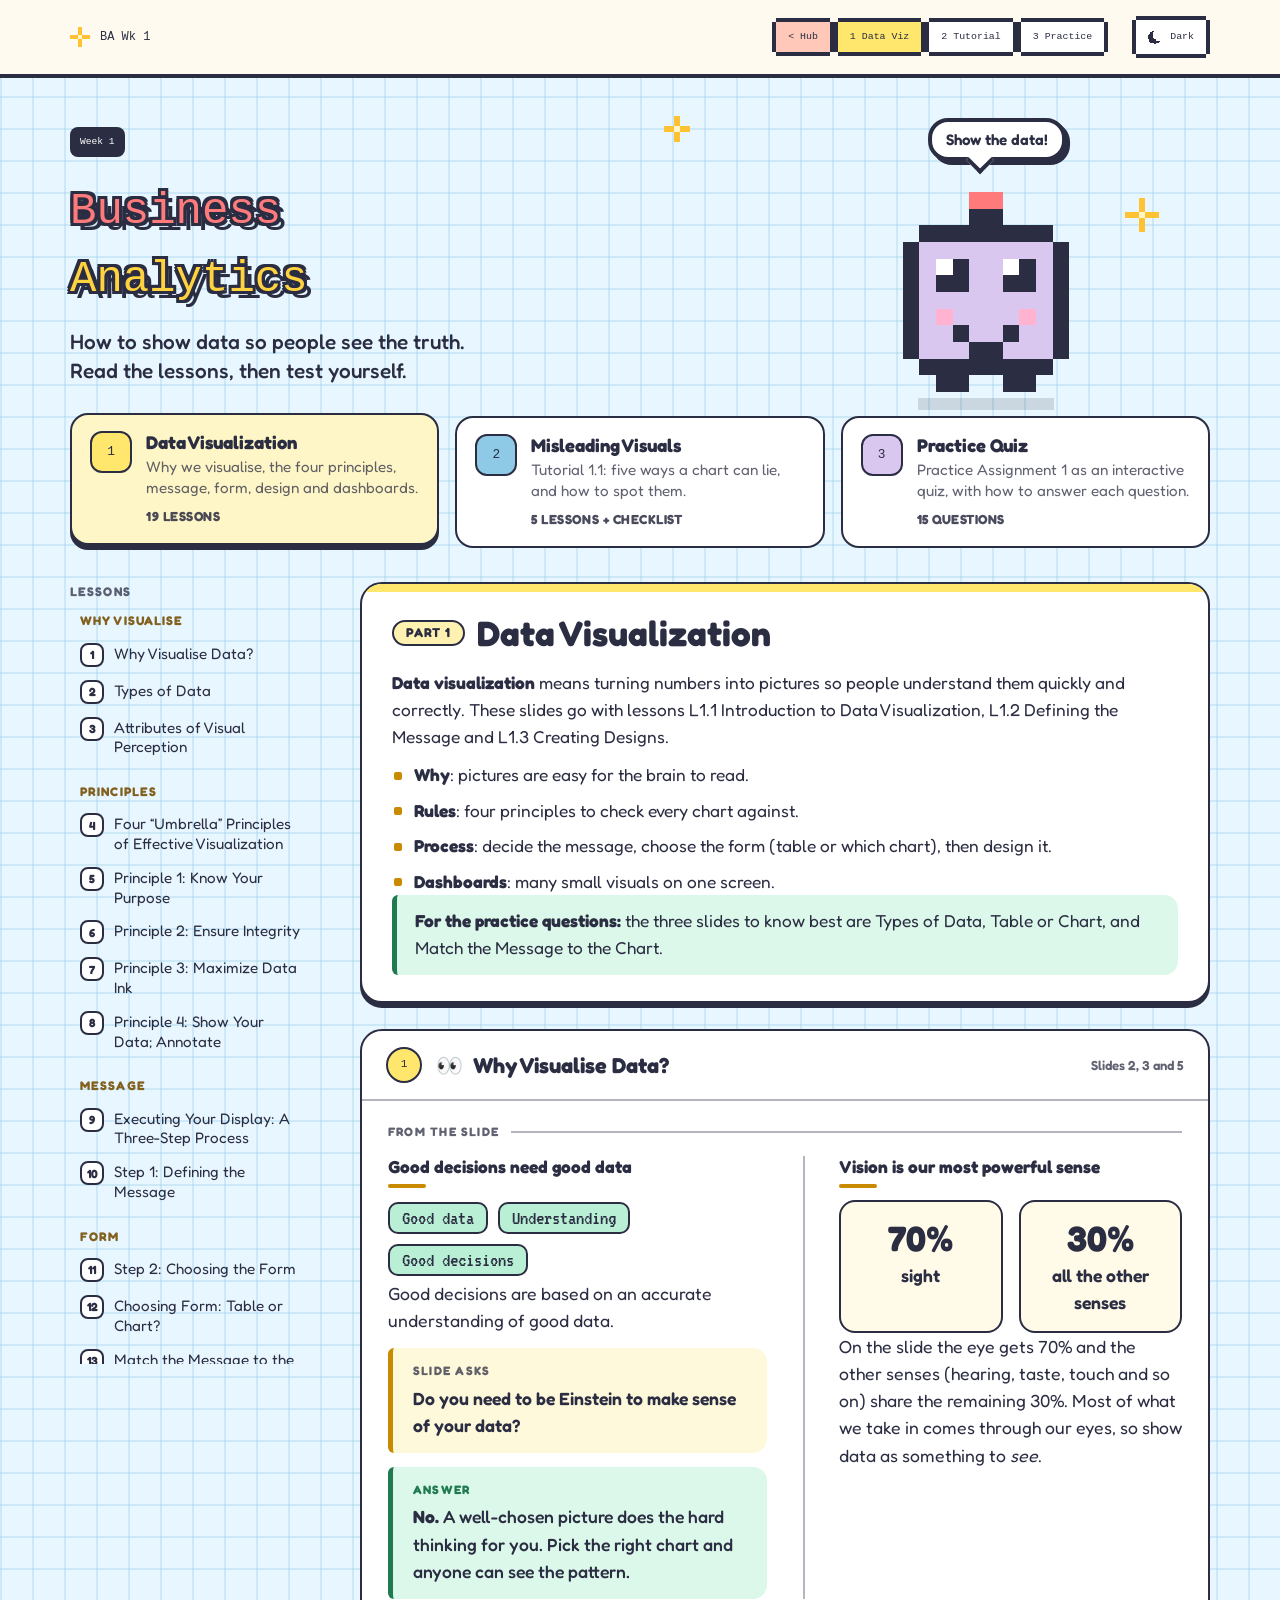
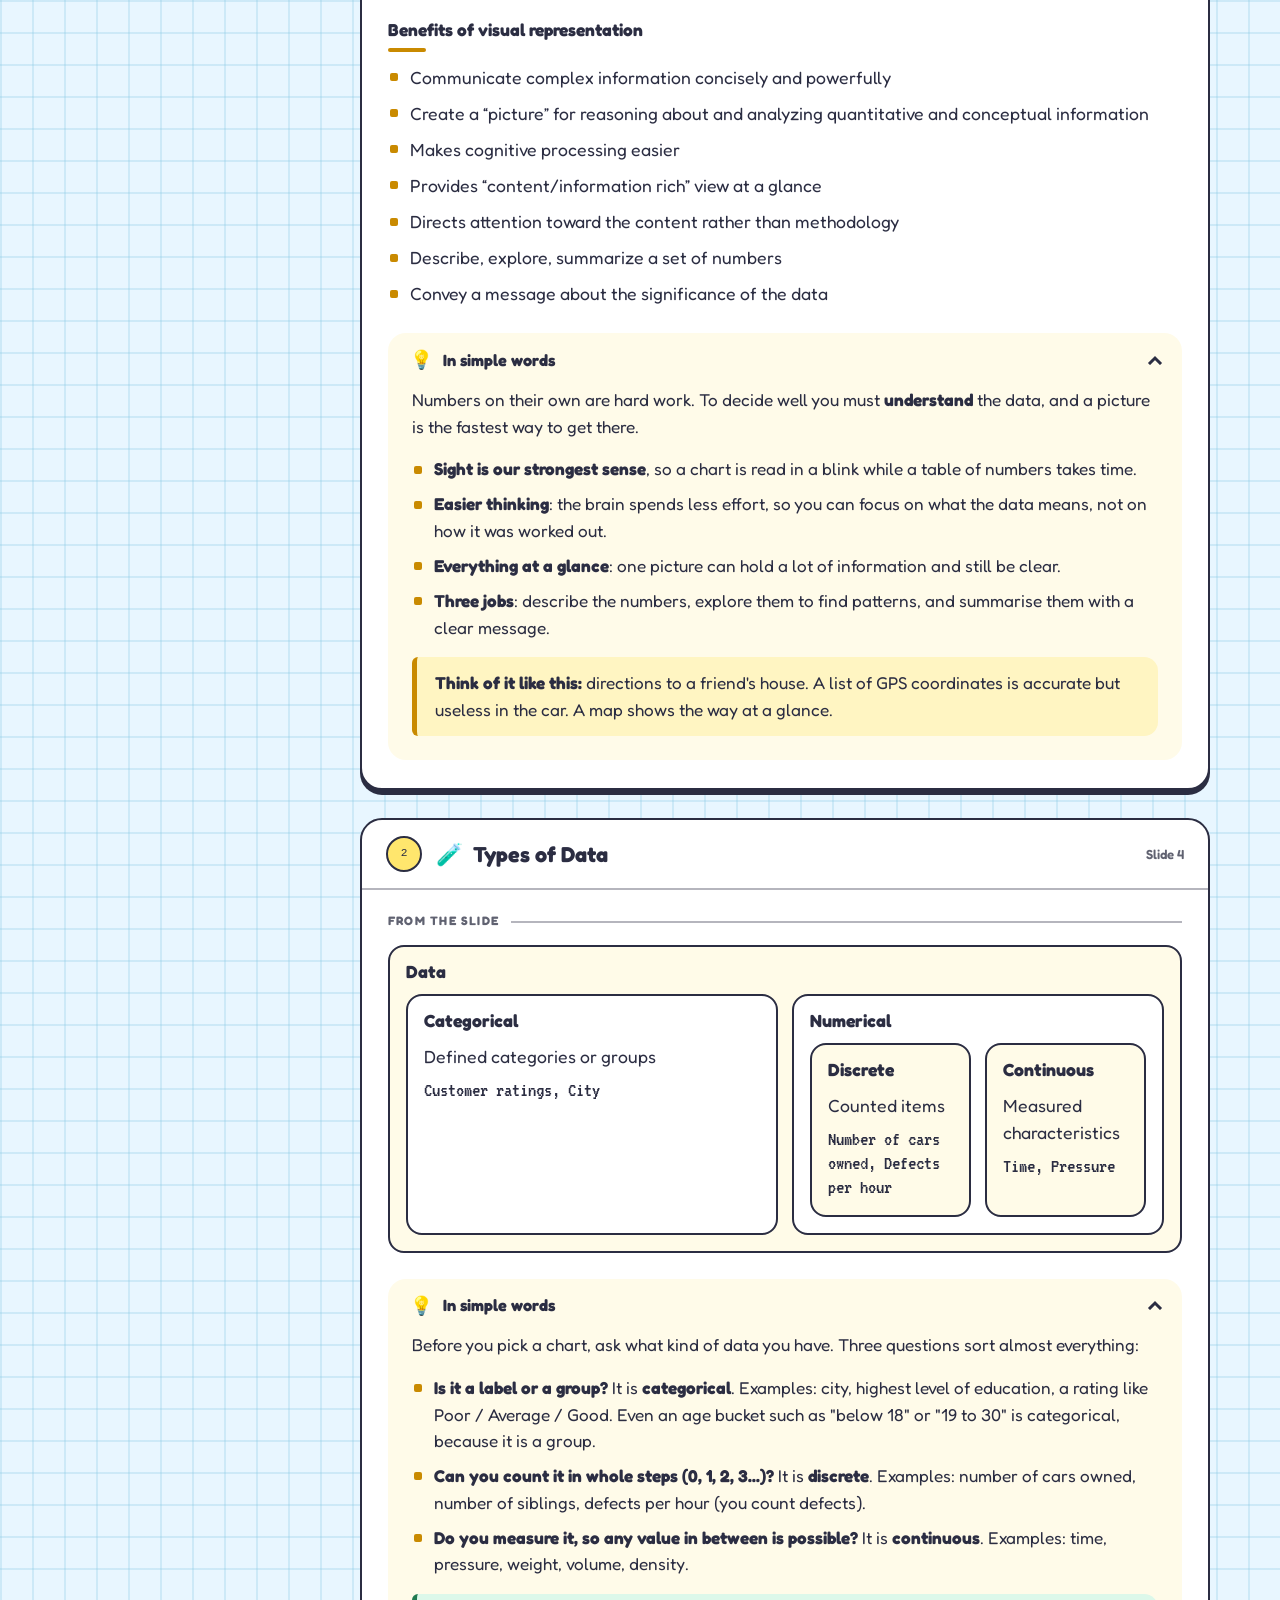
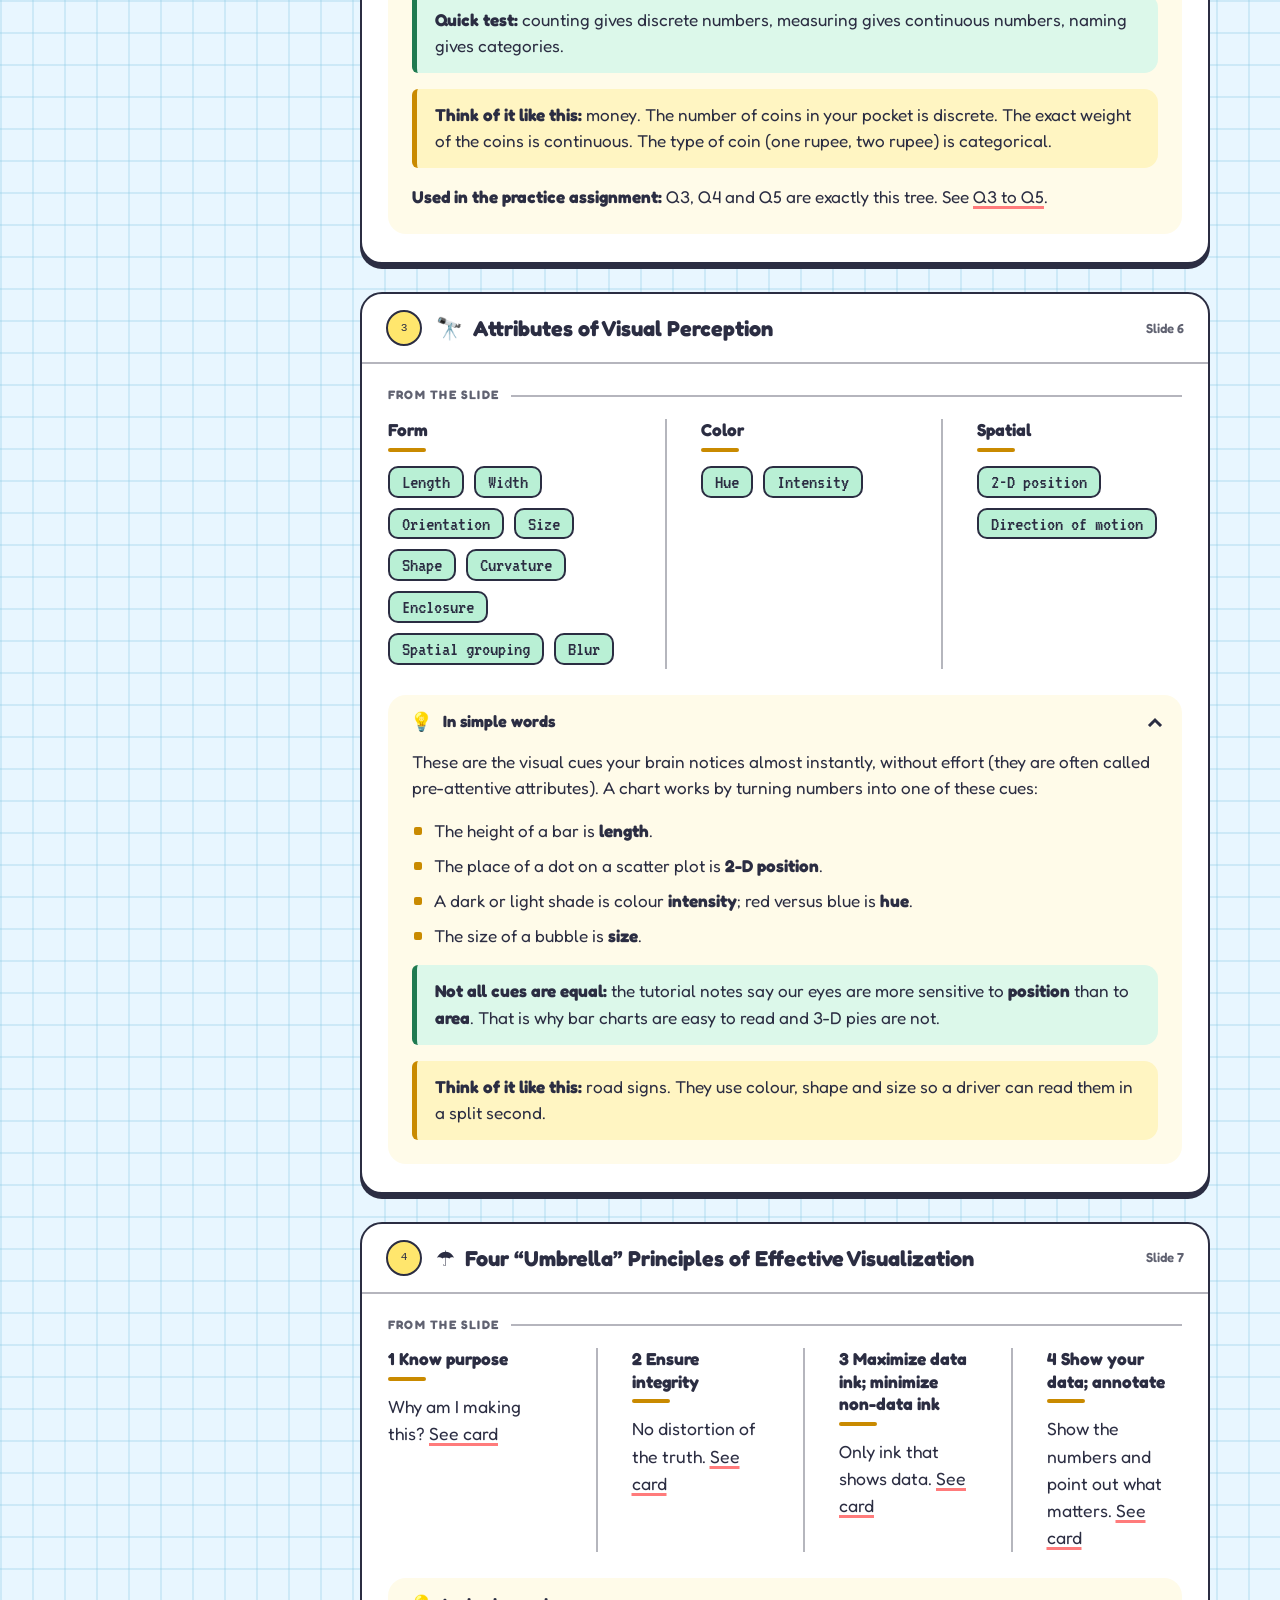
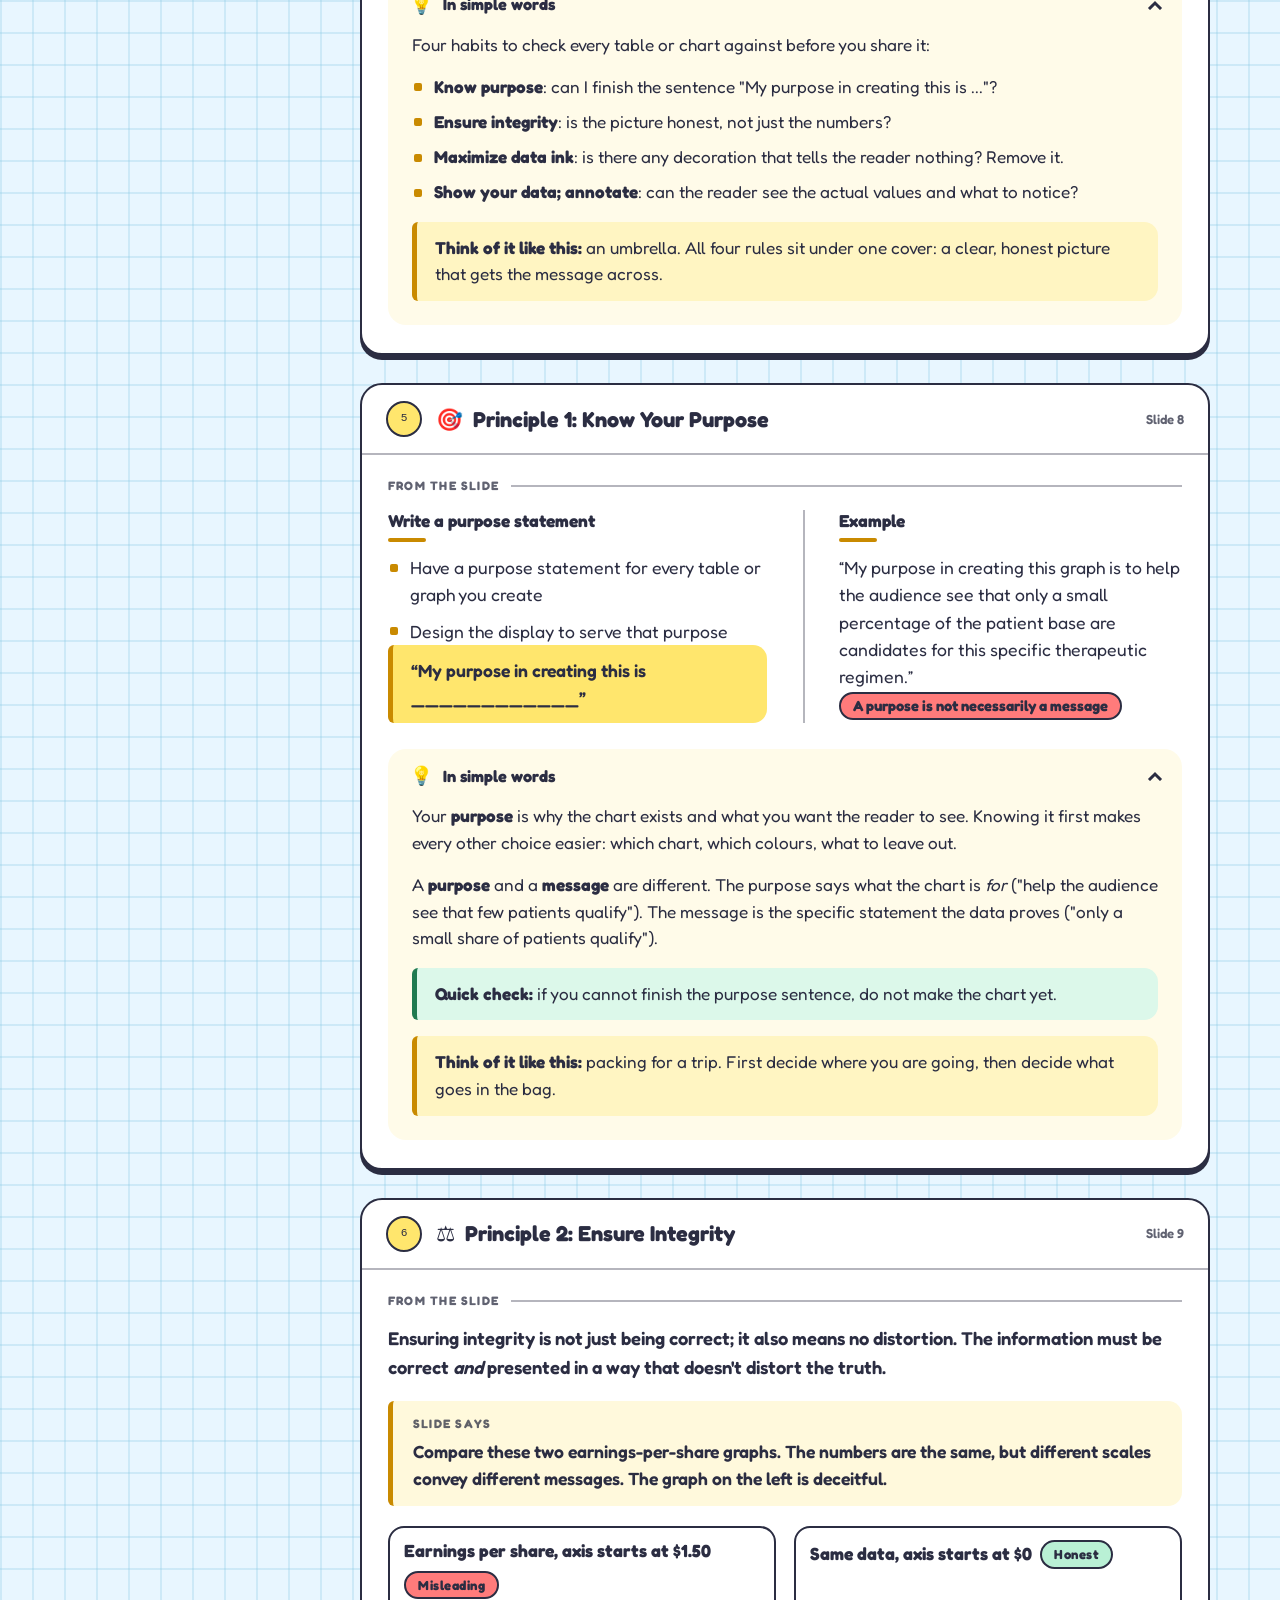
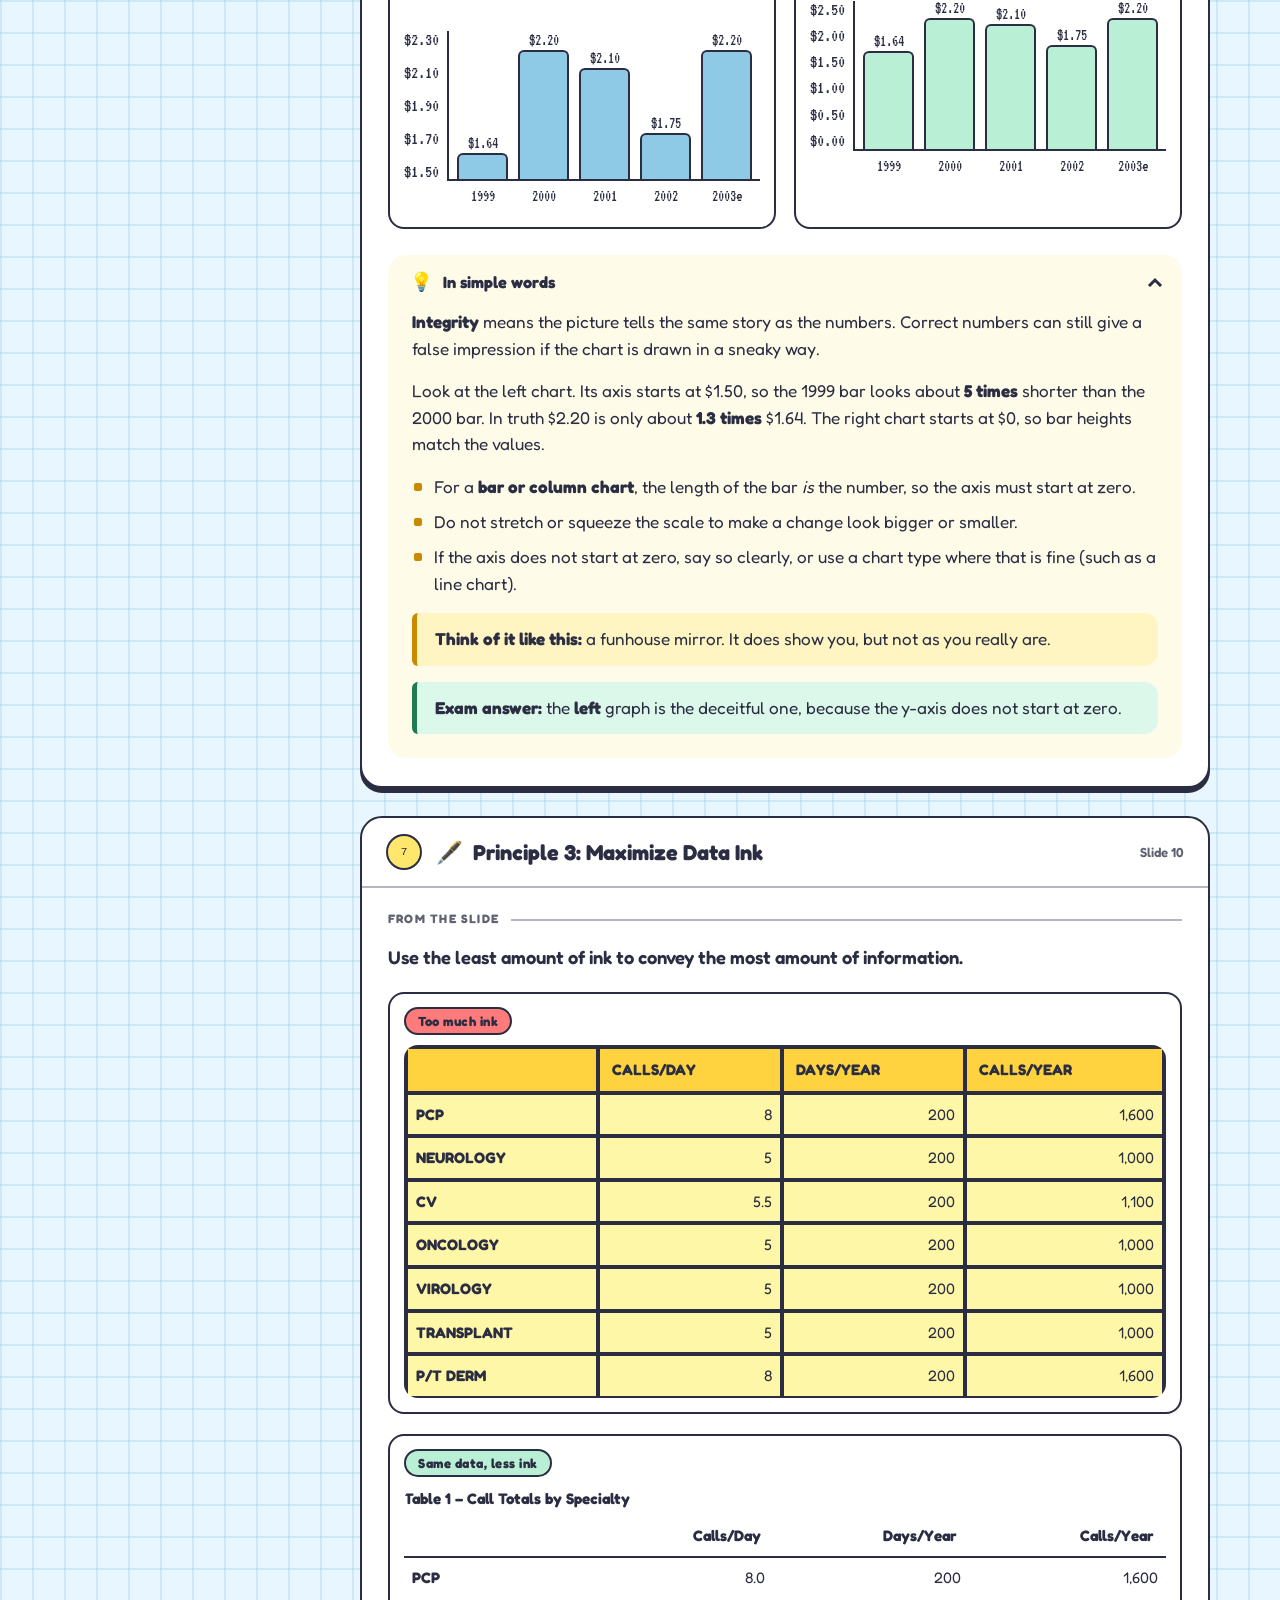
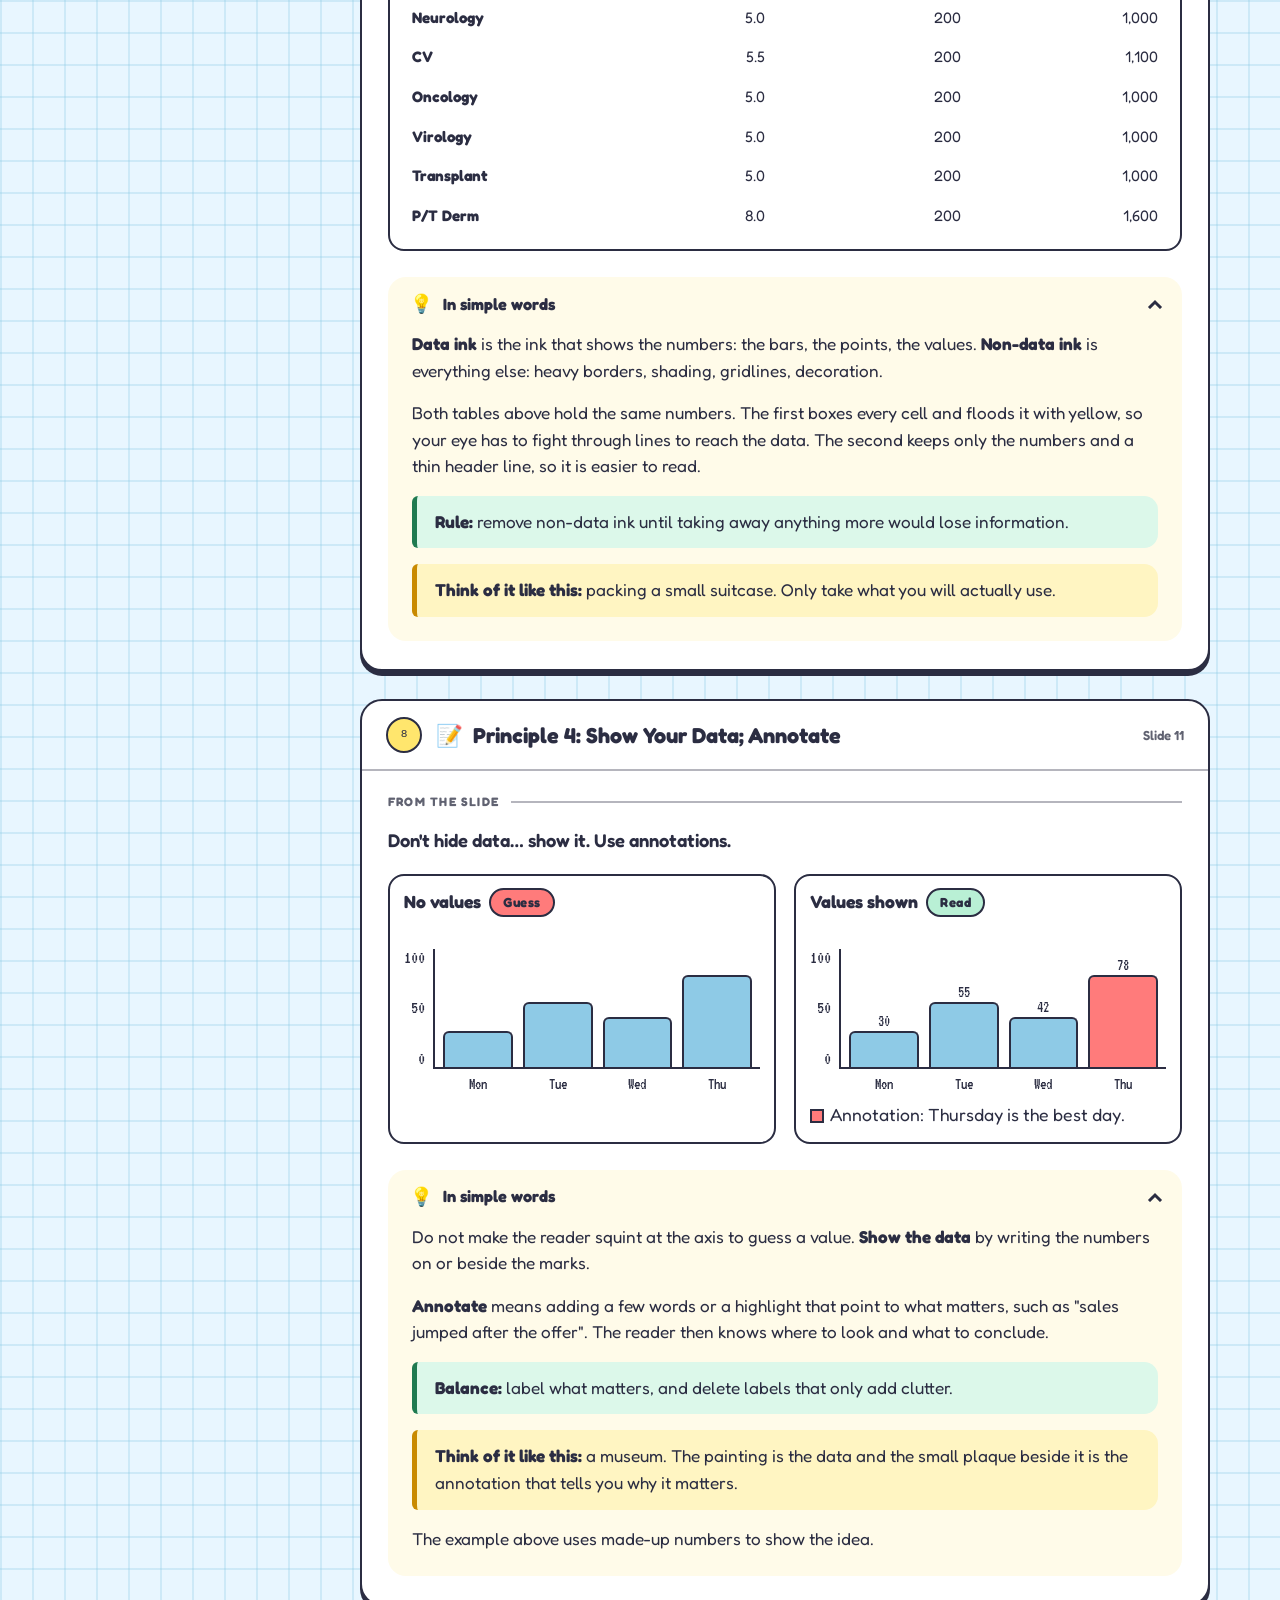
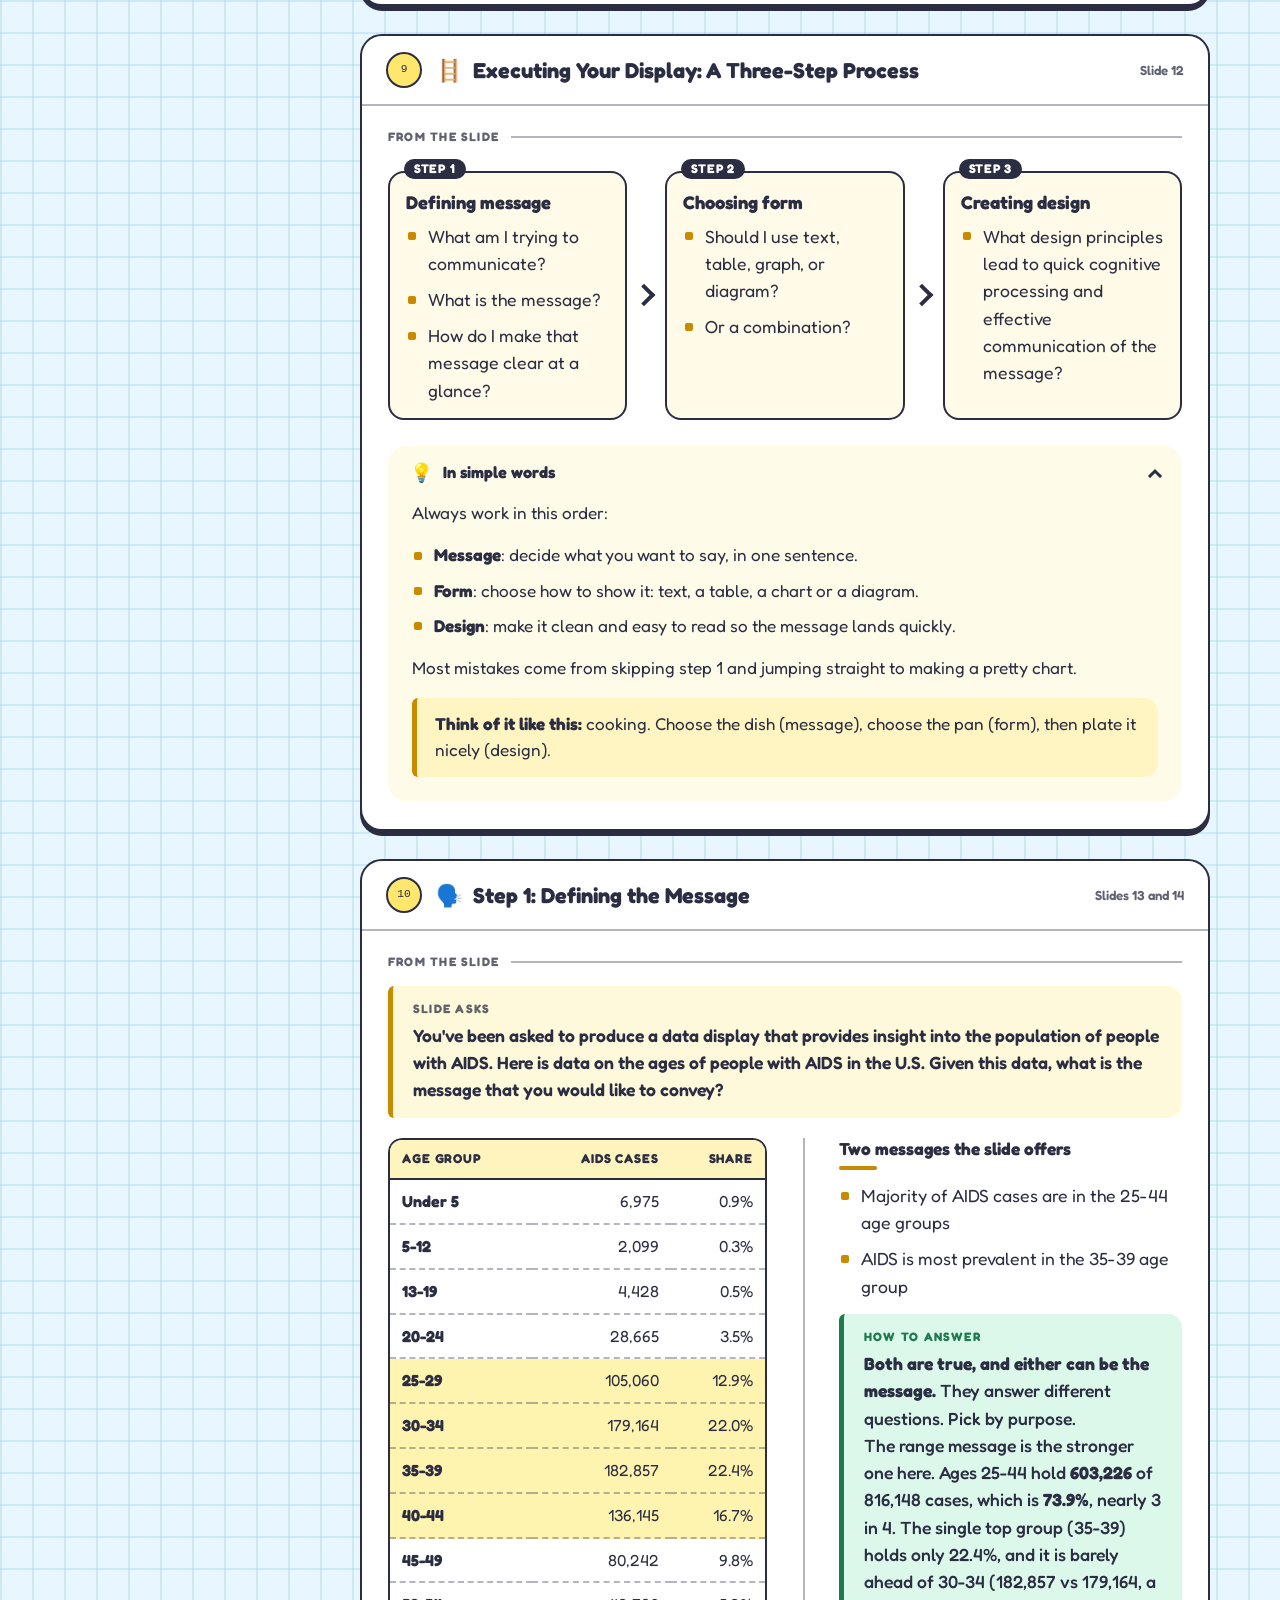
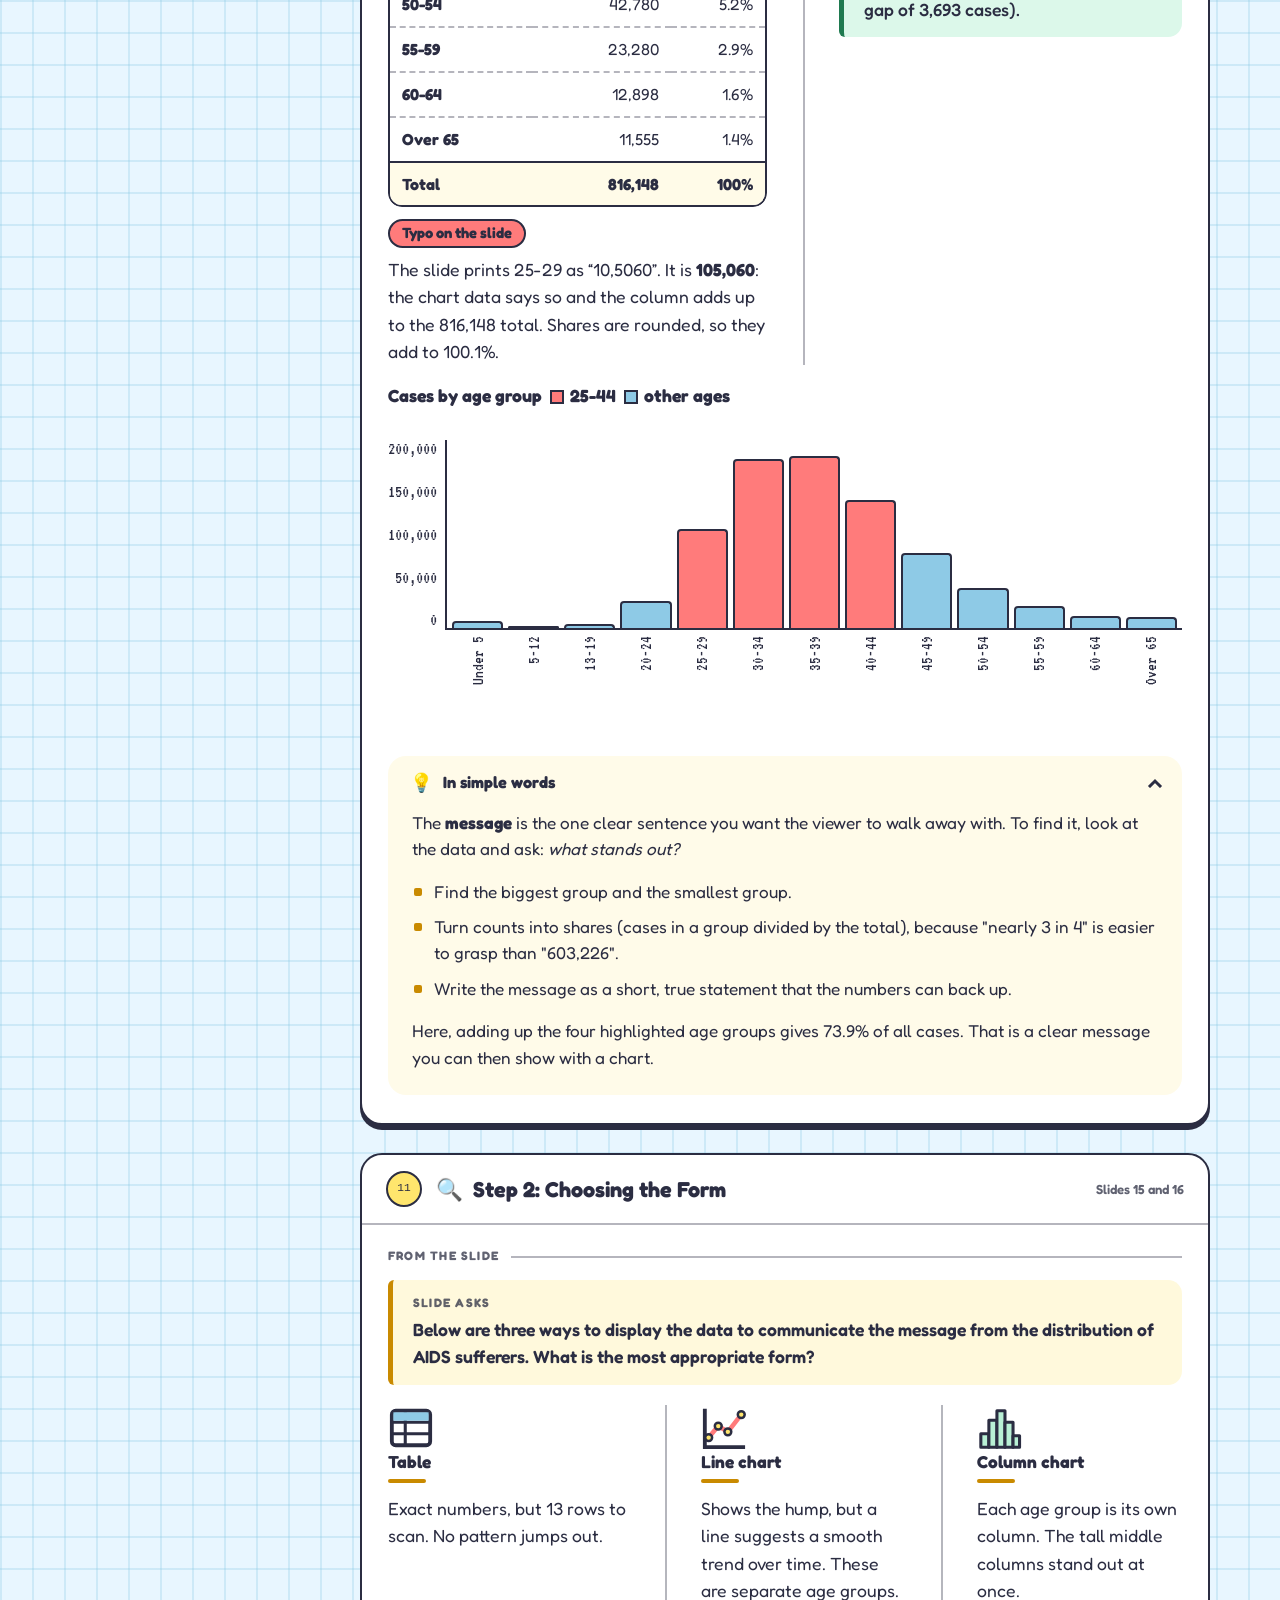
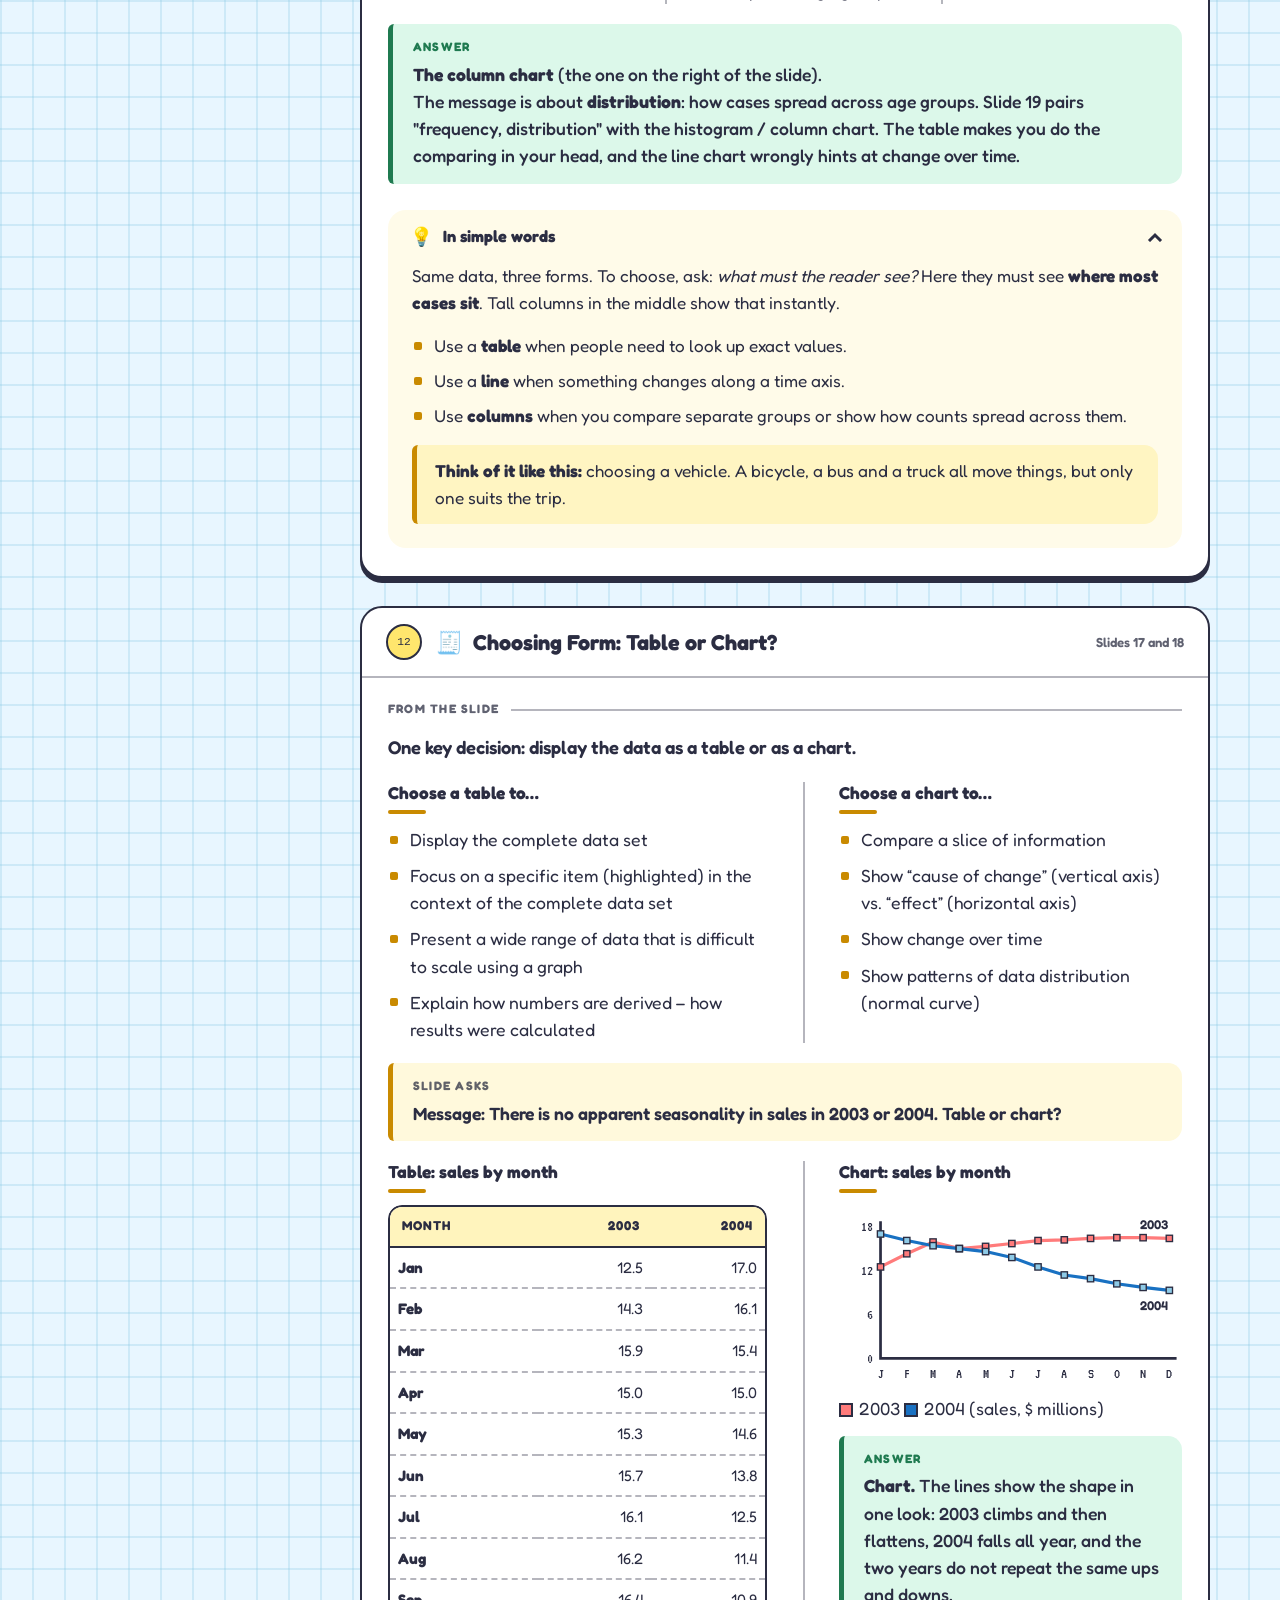
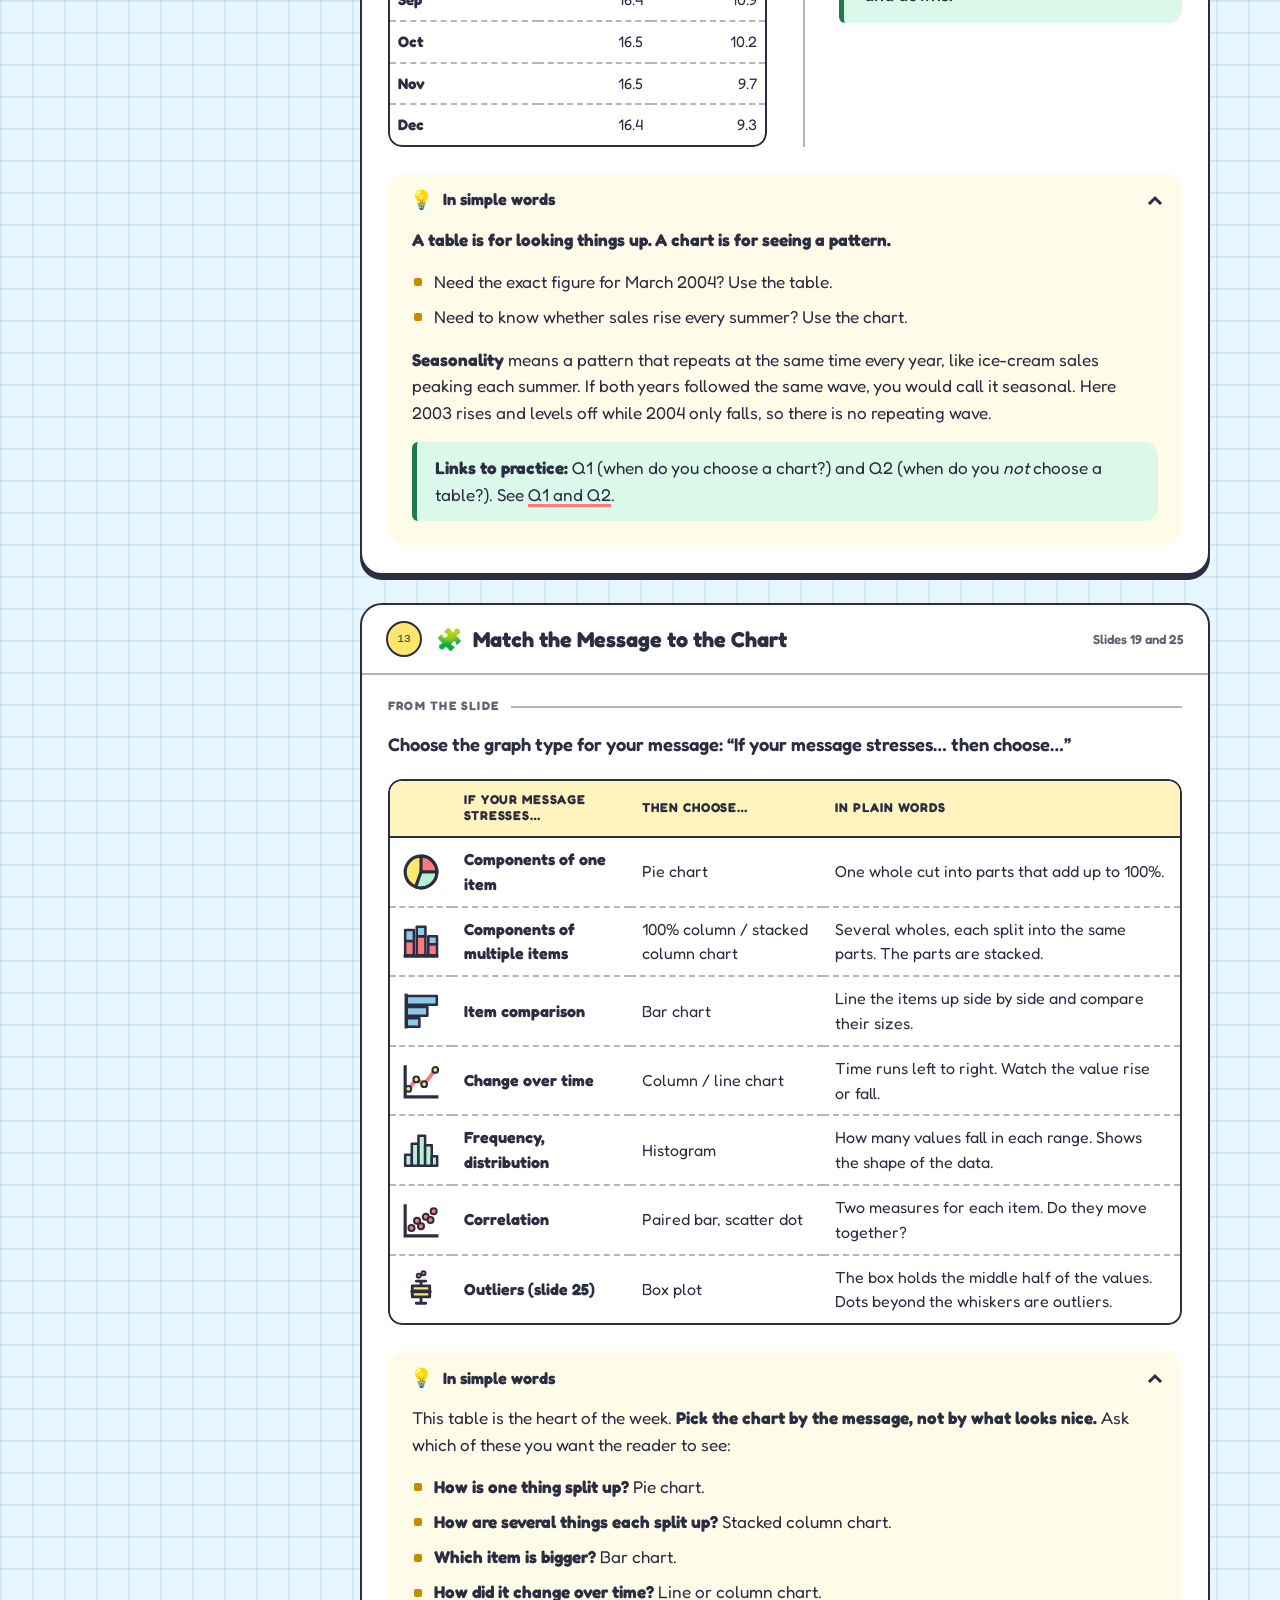
==== commit dc902d7b: "Add files via upload" ====
--- a/ba-week1.html
+++ b/ba-week1.html
@@ -9,8 +9,9 @@
   <link rel="preconnect" href="https://fonts.gstatic.com" crossorigin>
   <link href="https://fonts.googleapis.com/css2?family=Fredoka:wght@400;500;600;700&family=Press+Start+2P&family=VT323&display=swap" rel="stylesheet">
   <link rel="stylesheet" href="style.css">
+  <script src="theme.js"></script>
 </head>
-<body>
+<body class="ba">
 
 <div class="progress" aria-hidden="true"></div>
 
@@ -104,12 +105,17 @@
       <svg class="brand-star" aria-hidden="true"><use href="#star"/></svg>
       <abbr title="Business Analytics - Week 1">BA Wk 1</abbr>
     </a>
-    <nav aria-label="Worlds">
+    <nav aria-label="Parts of Week 1">
       <a class="hub-link" href="index.html">&lt; Hub</a>
-      <a href="#world-1">1 Data Viz</a>
-      <a href="#world-2">2 Tutorial</a>
-      <a href="#world-3">3 Practice</a>
+      <a href="#world-1" data-tab="world-1">1 Data Viz</a>
+      <a href="#world-2" data-tab="world-2">2 Tutorial</a>
+      <a href="#world-3" data-tab="world-3">3 Practice</a>
     </nav>
+    <button class="theme-toggle" type="button" aria-pressed="false" aria-label="Switch to dark theme">
+      <svg class="tt-ico tt-moon" viewBox="0 0 12 12" aria-hidden="true" shape-rendering="crispEdges"><path fill="currentColor" d="M3 1h2v1h-2zM2 2h2v1h-2zM1 3h3v1h-3zM0 4h4v1h-4zM0 5h4v1h-4zM0 6h4v1h-4zM0 7h5v1h-5zM1 8h6v1h-6zM1 9h9v1h-9zM2 10h7v1h-7zM5 11h2v1h-2z"/></svg>
+      <svg class="tt-ico tt-sun" viewBox="0 0 12 12" aria-hidden="true" shape-rendering="crispEdges"><path fill="currentColor" d="M5 0h2v1h-2zM5 1h2v1h-2zM2 2h1v1h-1zM9 2h1v1h-1zM5 3h2v1h-2zM4 4h4v1h-4zM0 5h2v1h-2zM3 5h6v1h-6zM10 5h2v1h-2zM0 6h2v1h-2zM3 6h6v1h-6zM10 6h2v1h-2zM4 7h4v1h-4zM5 8h2v1h-2zM2 9h1v1h-1zM9 9h1v1h-1zM5 10h2v1h-2zM5 11h2v1h-2z"/></svg>
+      <span class="tt-label">Dark</span>
+    </button>
   </div>
 </header>
 
@@ -127,13 +133,7 @@
         <span style="--i:0;--c:#ff7b7b">Business</span>
         <span style="--i:1;--c:#ffd23f">Analytics</span>
       </h1>
-      <p class="lede">How to show data so people see the truth: pictures, principles and practice.</p>
-      <p><a class="btn go" href="#world-1">Start reading</a></p>
-      <ul class="world-links">
-        <li><a href="#world-1">World 1: Data Visualization</a></li>
-        <li><a href="#world-2">World 2: Misleading Visuals</a></li>
-        <li><a href="#world-3">World 3: Practice Assignment 1</a></li>
-      </ul>
+      <p class="lede">How to show data so people see the truth. Read the lessons, then test yourself.</p>
     </div>
 
     <div class="mascot">
@@ -148,44 +148,53 @@
     </div>
   </section>
 
+  <!-- ============ PART PICKER ============ -->
+  <nav class="parts" aria-label="Choose a part" id="parts">
+    <a class="part" href="#world-1" data-tab="world-1" style="--pacc:var(--butter)">
+      <span class="part-n">1</span>
+      <span class="part-t">Data Visualization</span>
+      <span class="part-d">Why we visualise, the four principles, message, form, design and dashboards.</span>
+      <span class="part-c">19 lessons</span>
+    </a>
+    <a class="part" href="#world-2" data-tab="world-2" style="--pacc:var(--sky-2)">
+      <span class="part-n">2</span>
+      <span class="part-t">Misleading Visuals</span>
+      <span class="part-d">Tutorial 1.1: five ways a chart can lie, and how to spot them.</span>
+      <span class="part-c">5 lessons + checklist</span>
+    </a>
+    <a class="part" href="#world-3" data-tab="world-3" style="--pacc:var(--lilac)">
+      <span class="part-n">3</span>
+      <span class="part-t">Practice Quiz</span>
+      <span class="part-d">Practice Assignment 1 as an interactive quiz, with how to answer each question.</span>
+      <span class="part-c">15 questions</span>
+    </a>
+  </nav>
 
   <!-- ============ WORLD 1 : Data Visualization slides ============ -->
-  <section class="world w1" id="world-1">
+  <section class="world w1" id="world-1" data-tab>
+    <nav class="rail" aria-label="Lessons in part 1"><p class="rail-title">Lessons</p><ol><li class="grp">Why visualise</li><li><a href="#dv-02">Why Visualise Data?</a></li><li><a href="#dv-04">Types of Data</a></li><li><a href="#dv-06">Attributes of Visual Perception</a></li><li class="grp">Principles</li><li><a href="#dv-07">Four “Umbrella” Principles of Effective Visualization</a></li><li><a href="#dv-08">Principle 1: Know Your Purpose</a></li><li><a href="#dv-09">Principle 2: Ensure Integrity</a></li><li><a href="#dv-10">Principle 3: Maximize Data Ink</a></li><li><a href="#dv-11">Principle 4: Show Your Data; Annotate</a></li><li class="grp">Message</li><li><a href="#dv-12">Executing Your Display: A Three-Step Process</a></li><li><a href="#dv-14">Step 1: Defining the Message</a></li><li class="grp">Form</li><li><a href="#dv-16">Step 2: Choosing the Form</a></li><li><a href="#dv-17">Choosing Form: Table or Chart?</a></li><li><a href="#dv-19">Match the Message to the Chart</a></li><li><a href="#dv-21">Examples on Choice of Form</a></li><li class="grp">Design</li><li><a href="#dv-27">Step 3: Creating the Design</a></li><li><a href="#dv-28">Creating Design: Best Practices</a></li><li><a href="#dv-29">Graphs: Best Practices Lead to an Uncluttered Look</a></li><li class="grp">Dashboards</li><li><a href="#dv-31">Dashboards: What Are They?</a></li><li><a href="#dv-32">Basic Dashboard Design Principle</a></li></ol></nav>
     <header class="world-head" id="dv-01">
       <div class="world-title">
-        <span class="badge">World 1</span>
+        <span class="badge">Part 1</span>
         <h2>Data Visualization</h2>
-        <span class="no" title="Lessons L1.1 to L1.3">L1.1-3</span>
       </div>
-      <ol class="path">
-        <li><span>Why we visualise data</span></li>
-        <li><span>Four umbrella principles</span></li>
-        <li>
-          <span>Message, Form, Design</span>
-          <ul class="mini"><li>Define message</li><li>Choose form</li><li>Create design</li></ul>
-        </li>
-        <li><span>Dashboards</span></li>
-      </ol>
-<details class="simple" open>
-<summary>In simple words</summary>
-<div class="simple-body">
+<div class="world-intro">
 <p><strong>Data visualization</strong> means turning numbers into pictures so people understand them quickly and correctly. These slides go with lessons L1.1 Introduction to Data Visualization, L1.2 Defining the Message and L1.3 Creating Designs.</p>
 <ul class="bullets"><li><strong>Why</strong>: pictures are easy for the brain to read.</li><li><strong>Rules</strong>: four principles to check every chart against.</li><li><strong>Process</strong>: decide the message, choose the form (table or which chart), then design it.</li><li><strong>Dashboards</strong>: many small visuals on one screen.</li></ul>
 <p class="nb"><strong>For the practice questions:</strong> the three slides to know best are Types of Data, Table or Chart, and Match the Message to the Chart.</p>
 </div>
-</details>
     </header>
 
-    <div class="grid top">
+    <div class="grid">
 
       <!-- Slides 2, 3, 5 -->
-      <article class="slide s-12" id="dv-02">
-        <header class="bar">
-          <span class="dots" aria-hidden="true"><i></i><i></i><i></i></span>
+      <article class="slide" id="dv-02">
+        <header class="bar">
           <h3><span class="ico" aria-hidden="true">👀</span>Why Visualise Data?</h3>
-          <span class="no" title="Slides 2, 3 and 5">02-05</span>
-        </header>
-        <div class="body">
+          <span class="src">Slides 2, 3 and 5</span>
+        </header>
+        <div class="body">
+          <p class="sec-label">From the slide</p>
           <div class="topics cols-2">
             <div class="topic">
               <h4>Good decisions need good data</h4>
@@ -227,13 +236,13 @@
       </article>
 
       <!-- Slide 4 -->
-      <article class="slide s-12" id="dv-04">
-        <header class="bar">
-          <span class="dots" aria-hidden="true"><i></i><i></i><i></i></span>
+      <article class="slide" id="dv-04">
+        <header class="bar">
           <h3><span class="ico" aria-hidden="true">🧪</span>Types of Data</h3>
-          <span class="no" title="Slide 4">04</span>
-        </header>
-        <div class="body">
+          <span class="src">Slide 4</span>
+        </header>
+        <div class="body">
+          <p class="sec-label">From the slide</p>
           <div class="dbox">
             <h4>Data</h4>
             <div class="dgrid">
@@ -273,13 +282,13 @@
       </article>
 
       <!-- Slide 6 -->
-      <article class="slide s-12" id="dv-06">
-        <header class="bar">
-          <span class="dots" aria-hidden="true"><i></i><i></i><i></i></span>
+      <article class="slide" id="dv-06">
+        <header class="bar">
           <h3><span class="ico" aria-hidden="true">🔭</span>Attributes of Visual Perception</h3>
-          <span class="no" title="Slide 6">06</span>
-        </header>
-        <div class="body">
+          <span class="src">Slide 6</span>
+        </header>
+        <div class="body">
+          <p class="sec-label">From the slide</p>
           <div class="topics cols-3">
             <div class="topic">
               <h4>Form</h4>
@@ -314,13 +323,13 @@
       </article>
 
       <!-- Slide 7 -->
-      <article class="slide s-12" id="dv-07">
-        <header class="bar">
-          <span class="dots" aria-hidden="true"><i></i><i></i><i></i></span>
+      <article class="slide" id="dv-07">
+        <header class="bar">
           <h3><span class="ico" aria-hidden="true">☂️</span>Four “Umbrella” Principles of Effective Visualization</h3>
-          <span class="no" title="Slide 7">07</span>
-        </header>
-        <div class="body">
+          <span class="src">Slide 7</span>
+        </header>
+        <div class="body">
+          <p class="sec-label">From the slide</p>
           <div class="topics cols-4">
             <div class="topic">
               <h4>1 Know purpose</h4>
@@ -351,13 +360,13 @@
       </article>
 
       <!-- Slide 8 -->
-      <article class="slide s-12" id="dv-08">
-        <header class="bar">
-          <span class="dots" aria-hidden="true"><i></i><i></i><i></i></span>
+      <article class="slide" id="dv-08">
+        <header class="bar">
           <h3><span class="ico" aria-hidden="true">🎯</span>Principle 1: Know Your Purpose</h3>
-          <span class="no" title="Slide 8">08</span>
-        </header>
-        <div class="body">
+          <span class="src">Slide 8</span>
+        </header>
+        <div class="body">
+          <p class="sec-label">From the slide</p>
           <div class="topics cols-2">
             <div class="topic">
               <h4>Write a purpose statement</h4>
@@ -386,13 +395,13 @@
       </article>
 
       <!-- Slide 9 -->
-      <article class="slide s-12" id="dv-09">
-        <header class="bar">
-          <span class="dots" aria-hidden="true"><i></i><i></i><i></i></span>
+      <article class="slide" id="dv-09">
+        <header class="bar">
           <h3><span class="ico" aria-hidden="true">⚖️</span>Principle 2: Ensure Integrity</h3>
-          <span class="no" title="Slide 9">09</span>
-        </header>
-        <div class="body">
+          <span class="src">Slide 9</span>
+        </header>
+        <div class="body">
+          <p class="sec-label">From the slide</p>
           <p class="lead">Ensuring integrity is not just being correct; it also means no distortion. The information must be correct <em>and</em> presented in a way that doesn't distort the truth.</p>
           <div class="ask" data-label="Slide says">Compare these two earnings-per-share graphs. The numbers are the same, but different scales convey different messages. The graph on the left is deceitful.</div>
           <div class="versus">
@@ -441,13 +450,13 @@
       </article>
 
       <!-- Slide 10 -->
-      <article class="slide s-6" id="dv-10">
-        <header class="bar">
-          <span class="dots" aria-hidden="true"><i></i><i></i><i></i></span>
+      <article class="slide" id="dv-10">
+        <header class="bar">
           <h3><span class="ico" aria-hidden="true">🖋️</span>Principle 3: Maximize Data Ink</h3>
-          <span class="no" title="Slide 10">10</span>
-        </header>
-        <div class="body">
+          <span class="src">Slide 10</span>
+        </header>
+        <div class="body">
+          <p class="sec-label">From the slide</p>
           <p class="lead">Use the least amount of ink to convey the most amount of information.</p>
           <div class="vbox">
             <span class="verdict bad">Too much ink</span>
@@ -497,13 +506,13 @@
       </article>
 
       <!-- Slide 11 -->
-      <article class="slide s-6" id="dv-11">
-        <header class="bar">
-          <span class="dots" aria-hidden="true"><i></i><i></i><i></i></span>
+      <article class="slide" id="dv-11">
+        <header class="bar">
           <h3><span class="ico" aria-hidden="true">📝</span>Principle 4: Show Your Data; Annotate</h3>
-          <span class="no" title="Slide 11">11</span>
-        </header>
-        <div class="body">
+          <span class="src">Slide 11</span>
+        </header>
+        <div class="body">
+          <p class="sec-label">From the slide</p>
           <p class="lead">Don't hide data… show it. Use annotations.</p>
           <div class="versus">
             <div class="vbox">
@@ -550,13 +559,13 @@
       </article>
 
       <!-- Slide 12 -->
-      <article class="slide s-12" id="dv-12">
-        <header class="bar">
-          <span class="dots" aria-hidden="true"><i></i><i></i><i></i></span>
+      <article class="slide" id="dv-12">
+        <header class="bar">
           <h3><span class="ico" aria-hidden="true">🪜</span>Executing Your Display: A Three-Step Process</h3>
-          <span class="no" title="Slide 12">12</span>
-        </header>
-        <div class="body">
+          <span class="src">Slide 12</span>
+        </header>
+        <div class="body">
+          <p class="sec-label">From the slide</p>
           <ol class="steps">
             <li>
               <h4>Defining message</h4>
@@ -593,13 +602,13 @@
       </article>
 
       <!-- Slides 13-14 -->
-      <article class="slide s-12" id="dv-14">
-        <header class="bar">
-          <span class="dots" aria-hidden="true"><i></i><i></i><i></i></span>
+      <article class="slide" id="dv-14">
+        <header class="bar">
           <h3><span class="ico" aria-hidden="true">🗣️</span>Step 1: Defining the Message</h3>
-          <span class="no" title="Slides 13 and 14">13-14</span>
-        </header>
-        <div class="body">
+          <span class="src">Slides 13 and 14</span>
+        </header>
+        <div class="body">
+          <p class="sec-label">From the slide</p>
           <div class="ask">You've been asked to produce a data display that provides insight into the population of people with AIDS. Here is data on the ages of people with AIDS in the U.S. Given this data, what is the message that you would like to convey?</div>
           <div class="topics cols-2">
             <div class="topic">
@@ -673,13 +682,13 @@
       </article>
 
       <!-- Slides 15-16 -->
-      <article class="slide s-12" id="dv-16">
-        <header class="bar">
-          <span class="dots" aria-hidden="true"><i></i><i></i><i></i></span>
+      <article class="slide" id="dv-16">
+        <header class="bar">
           <h3><span class="ico" aria-hidden="true">🔍</span>Step 2: Choosing the Form</h3>
-          <span class="no" title="Slides 15 and 16">15-16</span>
-        </header>
-        <div class="body">
+          <span class="src">Slides 15 and 16</span>
+        </header>
+        <div class="body">
+          <p class="sec-label">From the slide</p>
           <div class="ask">Below are three ways to display the data to communicate the message from the distribution of AIDS sufferers. What is the most appropriate form?</div>
           <div class="topics cols-3">
             <div class="topic">
@@ -714,13 +723,13 @@
       </article>
 
       <!-- Slides 17-18 -->
-      <article class="slide s-12" id="dv-17">
-        <header class="bar">
-          <span class="dots" aria-hidden="true"><i></i><i></i><i></i></span>
+      <article class="slide" id="dv-17">
+        <header class="bar">
           <h3><span class="ico" aria-hidden="true">🧾</span>Choosing Form: Table or Chart?</h3>
-          <span class="no" title="Slides 17 and 18">17-18</span>
-        </header>
-        <div class="body">
+          <span class="src">Slides 17 and 18</span>
+        </header>
+        <div class="body">
+          <p class="sec-label">From the slide</p>
           <p class="lead">One key decision: display the data as a table or as a chart.</p>
           <div class="topics cols-2">
             <div class="topic">
@@ -769,51 +778,51 @@
             <div class="topic">
               <h4>Chart: sales by month</h4>
               <svg class="line17" viewBox="0 0 380 210" role="img" aria-label="Line chart of monthly sales in 2003 and 2004, both without a repeating yearly pattern" style="display:block;width:100%;height:auto">
-<path d="M46 18V170H374" fill="none" stroke="#2b2d42" stroke-width="3"/>
-<text x="38" y="175.0" text-anchor="end" font-family="VT323, monospace" font-size="17" fill="#2b2d42">0</text>
-<text x="38" y="126.3" text-anchor="end" font-family="VT323, monospace" font-size="17" fill="#2b2d42">6</text>
-<text x="38" y="77.7" text-anchor="end" font-family="VT323, monospace" font-size="17" fill="#2b2d42">12</text>
-<text x="38" y="29.0" text-anchor="end" font-family="VT323, monospace" font-size="17" fill="#2b2d42">18</text>
-<text x="46.0" y="192" text-anchor="middle" font-family="VT323, monospace" font-size="17" fill="#2b2d42">J</text>
-<text x="75.1" y="192" text-anchor="middle" font-family="VT323, monospace" font-size="17" fill="#2b2d42">F</text>
-<text x="104.2" y="192" text-anchor="middle" font-family="VT323, monospace" font-size="17" fill="#2b2d42">M</text>
-<text x="133.3" y="192" text-anchor="middle" font-family="VT323, monospace" font-size="17" fill="#2b2d42">A</text>
-<text x="162.4" y="192" text-anchor="middle" font-family="VT323, monospace" font-size="17" fill="#2b2d42">M</text>
-<text x="191.5" y="192" text-anchor="middle" font-family="VT323, monospace" font-size="17" fill="#2b2d42">J</text>
-<text x="220.5" y="192" text-anchor="middle" font-family="VT323, monospace" font-size="17" fill="#2b2d42">J</text>
-<text x="249.6" y="192" text-anchor="middle" font-family="VT323, monospace" font-size="17" fill="#2b2d42">A</text>
-<text x="278.7" y="192" text-anchor="middle" font-family="VT323, monospace" font-size="17" fill="#2b2d42">S</text>
-<text x="307.8" y="192" text-anchor="middle" font-family="VT323, monospace" font-size="17" fill="#2b2d42">O</text>
-<text x="336.9" y="192" text-anchor="middle" font-family="VT323, monospace" font-size="17" fill="#2b2d42">N</text>
-<text x="366.0" y="192" text-anchor="middle" font-family="VT323, monospace" font-size="17" fill="#2b2d42">D</text>
+<path d="M46 18V170H374" fill="none" stroke="currentColor" stroke-width="3"/>
+<text x="38" y="175.0" text-anchor="end" font-family="VT323, monospace" font-size="17" fill="currentColor">0</text>
+<text x="38" y="126.3" text-anchor="end" font-family="VT323, monospace" font-size="17" fill="currentColor">6</text>
+<text x="38" y="77.7" text-anchor="end" font-family="VT323, monospace" font-size="17" fill="currentColor">12</text>
+<text x="38" y="29.0" text-anchor="end" font-family="VT323, monospace" font-size="17" fill="currentColor">18</text>
+<text x="46.0" y="192" text-anchor="middle" font-family="VT323, monospace" font-size="17" fill="currentColor">J</text>
+<text x="75.1" y="192" text-anchor="middle" font-family="VT323, monospace" font-size="17" fill="currentColor">F</text>
+<text x="104.2" y="192" text-anchor="middle" font-family="VT323, monospace" font-size="17" fill="currentColor">M</text>
+<text x="133.3" y="192" text-anchor="middle" font-family="VT323, monospace" font-size="17" fill="currentColor">A</text>
+<text x="162.4" y="192" text-anchor="middle" font-family="VT323, monospace" font-size="17" fill="currentColor">M</text>
+<text x="191.5" y="192" text-anchor="middle" font-family="VT323, monospace" font-size="17" fill="currentColor">J</text>
+<text x="220.5" y="192" text-anchor="middle" font-family="VT323, monospace" font-size="17" fill="currentColor">J</text>
+<text x="249.6" y="192" text-anchor="middle" font-family="VT323, monospace" font-size="17" fill="currentColor">A</text>
+<text x="278.7" y="192" text-anchor="middle" font-family="VT323, monospace" font-size="17" fill="currentColor">S</text>
+<text x="307.8" y="192" text-anchor="middle" font-family="VT323, monospace" font-size="17" fill="currentColor">O</text>
+<text x="336.9" y="192" text-anchor="middle" font-family="VT323, monospace" font-size="17" fill="currentColor">N</text>
+<text x="366.0" y="192" text-anchor="middle" font-family="VT323, monospace" font-size="17" fill="currentColor">D</text>
 <polyline points="46.0,68.6 75.1,54.0 104.2,41.0 133.3,48.3 162.4,45.9 191.5,42.7 220.5,39.4 249.6,38.6 278.7,37.0 307.8,36.2 336.9,36.2 366.0,37.0" fill="none" stroke="#ff7b7b" stroke-width="3.5" stroke-linejoin="round"/>
 <polyline points="46.0,32.1 75.1,39.4 104.2,45.1 133.3,48.3 162.4,51.6 191.5,58.1 220.5,68.6 249.6,77.5 278.7,81.6 307.8,87.3 336.9,91.3 366.0,94.6" fill="none" stroke="#1971c2" stroke-width="3.5" stroke-linejoin="round"/>
-<rect x="42.5" y="65.1" width="7" height="7" fill="#ff7b7b" stroke="#2b2d42" stroke-width="1.5"/>
-<rect x="71.6" y="50.5" width="7" height="7" fill="#ff7b7b" stroke="#2b2d42" stroke-width="1.5"/>
-<rect x="100.7" y="37.5" width="7" height="7" fill="#ff7b7b" stroke="#2b2d42" stroke-width="1.5"/>
-<rect x="129.8" y="44.8" width="7" height="7" fill="#ff7b7b" stroke="#2b2d42" stroke-width="1.5"/>
-<rect x="158.9" y="42.4" width="7" height="7" fill="#ff7b7b" stroke="#2b2d42" stroke-width="1.5"/>
-<rect x="188.0" y="39.2" width="7" height="7" fill="#ff7b7b" stroke="#2b2d42" stroke-width="1.5"/>
-<rect x="217.0" y="35.9" width="7" height="7" fill="#ff7b7b" stroke="#2b2d42" stroke-width="1.5"/>
-<rect x="246.1" y="35.1" width="7" height="7" fill="#ff7b7b" stroke="#2b2d42" stroke-width="1.5"/>
-<rect x="275.2" y="33.5" width="7" height="7" fill="#ff7b7b" stroke="#2b2d42" stroke-width="1.5"/>
-<rect x="304.3" y="32.7" width="7" height="7" fill="#ff7b7b" stroke="#2b2d42" stroke-width="1.5"/>
-<rect x="333.4" y="32.7" width="7" height="7" fill="#ff7b7b" stroke="#2b2d42" stroke-width="1.5"/>
-<rect x="362.5" y="33.5" width="7" height="7" fill="#ff7b7b" stroke="#2b2d42" stroke-width="1.5"/>
-<rect x="42.5" y="28.6" width="7" height="7" fill="#8ecae6" stroke="#2b2d42" stroke-width="1.5"/>
-<rect x="71.6" y="35.9" width="7" height="7" fill="#8ecae6" stroke="#2b2d42" stroke-width="1.5"/>
-<rect x="100.7" y="41.6" width="7" height="7" fill="#8ecae6" stroke="#2b2d42" stroke-width="1.5"/>
-<rect x="129.8" y="44.8" width="7" height="7" fill="#8ecae6" stroke="#2b2d42" stroke-width="1.5"/>
-<rect x="158.9" y="48.1" width="7" height="7" fill="#8ecae6" stroke="#2b2d42" stroke-width="1.5"/>
-<rect x="188.0" y="54.6" width="7" height="7" fill="#8ecae6" stroke="#2b2d42" stroke-width="1.5"/>
-<rect x="217.0" y="65.1" width="7" height="7" fill="#8ecae6" stroke="#2b2d42" stroke-width="1.5"/>
-<rect x="246.1" y="74.0" width="7" height="7" fill="#8ecae6" stroke="#2b2d42" stroke-width="1.5"/>
-<rect x="275.2" y="78.1" width="7" height="7" fill="#8ecae6" stroke="#2b2d42" stroke-width="1.5"/>
-<rect x="304.3" y="83.8" width="7" height="7" fill="#8ecae6" stroke="#2b2d42" stroke-width="1.5"/>
-<rect x="333.4" y="87.8" width="7" height="7" fill="#8ecae6" stroke="#2b2d42" stroke-width="1.5"/>
-<rect x="362.5" y="91.1" width="7" height="7" fill="#8ecae6" stroke="#2b2d42" stroke-width="1.5"/>
-<text x="364.0" y="27.0" text-anchor="end" font-family="Fredoka, sans-serif" font-weight="600" font-size="14" fill="#2b2d42">2003</text>
-<text x="364.0" y="116.6" text-anchor="end" font-family="Fredoka, sans-serif" font-weight="600" font-size="14" fill="#2b2d42">2004</text>
+<rect x="42.5" y="65.1" width="7" height="7" fill="#ff7b7b" stroke="currentColor" stroke-width="1.5"/>
+<rect x="71.6" y="50.5" width="7" height="7" fill="#ff7b7b" stroke="currentColor" stroke-width="1.5"/>
+<rect x="100.7" y="37.5" width="7" height="7" fill="#ff7b7b" stroke="currentColor" stroke-width="1.5"/>
+<rect x="129.8" y="44.8" width="7" height="7" fill="#ff7b7b" stroke="currentColor" stroke-width="1.5"/>
+<rect x="158.9" y="42.4" width="7" height="7" fill="#ff7b7b" stroke="currentColor" stroke-width="1.5"/>
+<rect x="188.0" y="39.2" width="7" height="7" fill="#ff7b7b" stroke="currentColor" stroke-width="1.5"/>
+<rect x="217.0" y="35.9" width="7" height="7" fill="#ff7b7b" stroke="currentColor" stroke-width="1.5"/>
+<rect x="246.1" y="35.1" width="7" height="7" fill="#ff7b7b" stroke="currentColor" stroke-width="1.5"/>
+<rect x="275.2" y="33.5" width="7" height="7" fill="#ff7b7b" stroke="currentColor" stroke-width="1.5"/>
+<rect x="304.3" y="32.7" width="7" height="7" fill="#ff7b7b" stroke="currentColor" stroke-width="1.5"/>
+<rect x="333.4" y="32.7" width="7" height="7" fill="#ff7b7b" stroke="currentColor" stroke-width="1.5"/>
+<rect x="362.5" y="33.5" width="7" height="7" fill="#ff7b7b" stroke="currentColor" stroke-width="1.5"/>
+<rect x="42.5" y="28.6" width="7" height="7" fill="#8ecae6" stroke="currentColor" stroke-width="1.5"/>
+<rect x="71.6" y="35.9" width="7" height="7" fill="#8ecae6" stroke="currentColor" stroke-width="1.5"/>
+<rect x="100.7" y="41.6" width="7" height="7" fill="#8ecae6" stroke="currentColor" stroke-width="1.5"/>
+<rect x="129.8" y="44.8" width="7" height="7" fill="#8ecae6" stroke="currentColor" stroke-width="1.5"/>
+<rect x="158.9" y="48.1" width="7" height="7" fill="#8ecae6" stroke="currentColor" stroke-width="1.5"/>
+<rect x="188.0" y="54.6" width="7" height="7" fill="#8ecae6" stroke="currentColor" stroke-width="1.5"/>
+<rect x="217.0" y="65.1" width="7" height="7" fill="#8ecae6" stroke="currentColor" stroke-width="1.5"/>
+<rect x="246.1" y="74.0" width="7" height="7" fill="#8ecae6" stroke="currentColor" stroke-width="1.5"/>
+<rect x="275.2" y="78.1" width="7" height="7" fill="#8ecae6" stroke="currentColor" stroke-width="1.5"/>
+<rect x="304.3" y="83.8" width="7" height="7" fill="#8ecae6" stroke="currentColor" stroke-width="1.5"/>
+<rect x="333.4" y="87.8" width="7" height="7" fill="#8ecae6" stroke="currentColor" stroke-width="1.5"/>
+<rect x="362.5" y="91.1" width="7" height="7" fill="#8ecae6" stroke="currentColor" stroke-width="1.5"/>
+<text x="364.0" y="27.0" text-anchor="end" font-family="Fredoka, sans-serif" font-weight="600" font-size="14" fill="currentColor">2003</text>
+<text x="364.0" y="116.6" text-anchor="end" font-family="Fredoka, sans-serif" font-weight="600" font-size="14" fill="currentColor">2004</text>
 </svg>
               <p><span class="sw hl"></span>2003 <span class="sw" style="background:#1971c2"></span>2004 (sales, $ millions)</p>
               <div class="ans">
@@ -834,13 +843,13 @@
       </article>
 
       <!-- Slide 19 -->
-      <article class="slide s-12" id="dv-19">
-        <header class="bar">
-          <span class="dots" aria-hidden="true"><i></i><i></i><i></i></span>
+      <article class="slide" id="dv-19">
+        <header class="bar">
           <h3><span class="ico" aria-hidden="true">🧩</span>Match the Message to the Chart</h3>
-          <span class="no" title="Slides 19 and 25">19</span>
-        </header>
-        <div class="body">
+          <span class="src">Slides 19 and 25</span>
+        </header>
+        <div class="body">
+          <p class="sec-label">From the slide</p>
           <p class="lead">Choose the graph type for your message: “If your message stresses… then choose…”</p>
           <div class="tbl-wrap">
             <table class="tbl min-lg stack">
@@ -870,13 +879,13 @@
       </article>
 
       <!-- Slides 20-25 -->
-      <article class="slide s-12" id="dv-21">
-        <header class="bar">
-          <span class="dots" aria-hidden="true"><i></i><i></i><i></i></span>
+      <article class="slide" id="dv-21">
+        <header class="bar">
           <h3><span class="ico" aria-hidden="true">🧪</span>Examples on Choice of Form</h3>
-          <span class="no" title="Slides 20 to 25">20-25</span>
-        </header>
-        <div class="body">
+          <span class="src">Slides 20 to 25</span>
+        </header>
+        <div class="body">
+          <p class="sec-label">From the slide</p>
           <p class="lead">On each slide the <em>title is the message</em> and the chart is chosen to prove it.</p>
           <ul class="exs">
             <li>
@@ -922,13 +931,13 @@
       </article>
 
       <!-- Slides 26-27 -->
-      <article class="slide s-12" id="dv-27">
-        <header class="bar">
-          <span class="dots" aria-hidden="true"><i></i><i></i><i></i></span>
+      <article class="slide" id="dv-27">
+        <header class="bar">
           <h3><span class="ico" aria-hidden="true">🎨</span>Step 3: Creating the Design</h3>
-          <span class="no" title="Slides 26 and 27">26-27</span>
-        </header>
-        <div class="body">
+          <span class="src">Slides 26 and 27</span>
+        </header>
+        <div class="body">
+          <p class="sec-label">From the slide</p>
           <div class="ask">Below are two designs of the column data representation of the AIDS data. Which design leads to a chart that is easier to understand?</div>
           <div class="versus">
             <div class="vbox">
@@ -963,13 +972,13 @@
       </article>
 
       <!-- Slide 28 -->
-      <article class="slide s-12" id="dv-28">
-        <header class="bar">
-          <span class="dots" aria-hidden="true"><i></i><i></i><i></i></span>
+      <article class="slide" id="dv-28">
+        <header class="bar">
           <h3><span class="ico" aria-hidden="true">✅</span>Creating Design: Best Practices</h3>
-          <span class="no" title="Slide 28">28</span>
-        </header>
-        <div class="body">
+          <span class="src">Slide 28</span>
+        </header>
+        <div class="body">
+          <p class="sec-label">From the slide</p>
           <div class="tbl-wrap">
             <table class="tbl min">
               <thead><tr><th>Avoid</th><th>Prefer</th><th>Why</th></tr></thead>
@@ -993,13 +1002,13 @@
       </article>
 
       <!-- Slide 29 -->
-      <article class="slide s-12" id="dv-29">
-        <header class="bar">
-          <span class="dots" aria-hidden="true"><i></i><i></i><i></i></span>
+      <article class="slide" id="dv-29">
+        <header class="bar">
           <h3><span class="ico" aria-hidden="true">🧹</span>Graphs: Best Practices Lead to an Uncluttered Look</h3>
-          <span class="no" title="Slide 29">29</span>
-        </header>
-        <div class="body">
+          <span class="src">Slide 29</span>
+        </header>
+        <div class="body">
+          <p class="sec-label">From the slide</p>
           <div class="topics cols-2">
             <div class="topic">
               <h4>The checklist</h4>
@@ -1044,13 +1053,13 @@
       </article>
 
       <!-- Slides 30-31 -->
-      <article class="slide s-12" id="dv-31">
-        <header class="bar">
-          <span class="dots" aria-hidden="true"><i></i><i></i><i></i></span>
+      <article class="slide" id="dv-31">
+        <header class="bar">
           <h3><span class="ico" aria-hidden="true">🖥️</span>Dashboards: What Are They?</h3>
-          <span class="no" title="Slides 30 and 31">30-31</span>
-        </header>
-        <div class="body">
+          <span class="src">Slides 30 and 31</span>
+        </header>
+        <div class="body">
+          <p class="sec-label">From the slide</p>
           <div class="topics cols-2">
             <div class="topic">
               <h4>Definition</h4>
@@ -1094,13 +1103,13 @@
       </article>
 
       <!-- Slide 32 -->
-      <article class="slide s-12" id="dv-32">
-        <header class="bar">
-          <span class="dots" aria-hidden="true"><i></i><i></i><i></i></span>
+      <article class="slide" id="dv-32">
+        <header class="bar">
           <h3><span class="ico" aria-hidden="true">🔭</span>Basic Dashboard Design Principle</h3>
-          <span class="no" title="Slide 32">32</span>
-        </header>
-        <div class="body">
+          <span class="src">Slide 32</span>
+        </header>
+        <div class="body">
+          <p class="sec-label">From the slide</p>
           <ol class="steps">
             <li>
               <h4>Scan the big picture</h4>
@@ -1131,39 +1140,29 @@
 
 
   <!-- ============ WORLD 2 : Tutorial 1.1 Misleading visuals ============ -->
-  <section class="world w2" id="world-2">
+  <section class="world w2" id="world-2" data-tab>
+    <nav class="rail" aria-label="Lessons in part 2"><p class="rail-title">Lessons</p><ol><li class="grp">Five tricks</li><li><a href="#tut-02">Misleading Axes</a></li><li><a href="#tut-03">Wrong Data</a></li><li><a href="#tut-04">Inappropriate Chart Type</a></li><li><a href="#tut-05">Incorrect Bar Chart</a></li><li><a href="#tut-06">Misleading 3-D Pie Chart</a></li><li class="grp">Wrap-up</li><li><a href="#tut-summary">Spot the Trick: Quick Checklist</a></li></ol></nav>
     <header class="world-head" id="tut-01">
       <div class="world-title">
-        <span class="badge">World 2</span>
+        <span class="badge">Part 2</span>
         <h2>Tutorial 1.1: Misleading Visuals</h2>
-        <span class="no" title="Tutorial 1.1">T1.1</span>
       </div>
-      <ol class="path">
-        <li><span>Misleading axes</span></li>
-        <li><span>Wrong data</span></li>
-        <li><span>Inappropriate chart type</span></li>
-        <li><span>Incorrect bar chart</span></li>
-        <li><span>Misleading 3-D pie chart</span></li>
-      </ol>
-<details class="simple" open>
-<summary>In simple words</summary>
-<div class="simple-body">
+<div class="world-intro">
 <p>A <strong>misleading visual</strong> makes the reader believe something the data does not say. Sometimes it is done on purpose and often it is an accident. This tutorial shows five real examples, and each one breaks a rule from World 1.</p>
 <ul class="bullets"><li>Training your eye to spot these tricks protects you as a reader.</li><li>Avoiding them makes you a trustworthy chart maker (the <strong>integrity</strong> principle).</li></ul>
 </div>
-</details>
     </header>
 
-    <div class="grid top">
+    <div class="grid">
 
       <!-- Tutorial slide 2 -->
-      <article class="slide s-6" id="tut-02">
-        <header class="bar">
-          <span class="dots" aria-hidden="true"><i></i><i></i><i></i></span>
+      <article class="slide" id="tut-02">
+        <header class="bar">
           <h3><span class="ico" aria-hidden="true">📏</span>Misleading Axes</h3>
-          <span class="no" title="Tutorial slide 2">02</span>
-        </header>
-        <div class="body">
+          <span class="src">Tutorial slide 2</span>
+        </header>
+        <div class="body">
+          <p class="sec-label">From the slide</p>
           <p class="lead">“Over 100 Million People in U.S. Now Receiving Some Form of Federal Welfare”: it appears the welfare problem is spiralling out of control.</p>
           <p><span class="sticker warn">But note where the y-axis starts!</span></p>
           <div class="versus">
@@ -1211,13 +1210,13 @@
       </article>
 
       <!-- Tutorial slide 3 -->
-      <article class="slide s-6" id="tut-03">
-        <header class="bar">
-          <span class="dots" aria-hidden="true"><i></i><i></i><i></i></span>
+      <article class="slide" id="tut-03">
+        <header class="bar">
           <h3><span class="ico" aria-hidden="true">🧮</span>Wrong Data</h3>
-          <span class="no" title="Tutorial slide 3">03</span>
-        </header>
-        <div class="body">
+          <span class="src">Tutorial slide 3</span>
+        </header>
+        <div class="body">
+          <p class="sec-label">From the slide</p>
           <p class="lead">“The weights of the categories do not add up.”</p>
           <p>A news channel's pie chart on the 2012 presidential run showed these three slices:</p>
           <div class="tbl-wrap">
@@ -1244,13 +1243,13 @@
       </article>
 
       <!-- Tutorial slide 4 -->
-      <article class="slide s-6" id="tut-04">
-        <header class="bar">
-          <span class="dots" aria-hidden="true"><i></i><i></i><i></i></span>
+      <article class="slide" id="tut-04">
+        <header class="bar">
           <h3><span class="ico" aria-hidden="true">🧱</span>Inappropriate Chart Type</h3>
-          <span class="no" title="Tutorial slide 4">04</span>
-        </header>
-        <div class="body">
+          <span class="src">Tutorial slide 4</span>
+        </header>
+        <div class="body">
+          <p class="sec-label">From the slide</p>
           <p class="lead">“It is difficult to compare the two datasets using the stacked bar chart. A bar chart with two series of columns would be better.”</p>
           <div class="versus">
             <div class="vbox">
@@ -1276,13 +1275,13 @@
       </article>
 
       <!-- Tutorial slide 5 -->
-      <article class="slide s-6" id="tut-05">
-        <header class="bar">
-          <span class="dots" aria-hidden="true"><i></i><i></i><i></i></span>
+      <article class="slide" id="tut-05">
+        <header class="bar">
           <h3><span class="ico" aria-hidden="true">⛽</span>Incorrect Bar Chart</h3>
-          <span class="no" title="Tutorial slide 5">05</span>
-        </header>
-        <div class="body">
+          <span class="src">Tutorial slide 5</span>
+        </header>
+        <div class="body">
+          <p class="sec-label">From the slide</p>
           <p class="lead">An arrow points downward to the Sept data point, yet the price actually went up. Only the <em>percentage increase</em> went down.</p>
           <div class="tbl-wrap">
             <table class="tbl tight">
@@ -1320,13 +1319,13 @@
       </article>
 
       <!-- Tutorial slides 6-7 -->
-      <article class="slide s-12" id="tut-06">
-        <header class="bar">
-          <span class="dots" aria-hidden="true"><i></i><i></i><i></i></span>
+      <article class="slide" id="tut-06">
+        <header class="bar">
           <h3><span class="ico" aria-hidden="true">🥧</span>Misleading 3-D Pie Chart</h3>
-          <span class="no" title="Tutorial slides 6 and 7">06-07</span>
-        </header>
-        <div class="body">
+          <span class="src">Tutorial slides 6 and 7</span>
+        </header>
+        <div class="body">
+          <p class="sec-label">From the slide</p>
           <div class="topics cols-2">
             <div class="topic">
               <h4>What the slides say</h4>
@@ -1373,13 +1372,13 @@
       </article>
 
       <!-- Summary -->
-      <article class="slide s-12" id="tut-summary">
-        <header class="bar">
-          <span class="dots" aria-hidden="true"><i></i><i></i><i></i></span>
+      <article class="slide" id="tut-summary">
+        <header class="bar">
           <h3><span class="ico" aria-hidden="true">🕵️</span>Spot the Trick: Quick Checklist</h3>
-          <span class="no" title="Summary">ALL</span>
-        </header>
-        <div class="body">
+          <span class="src">Summary</span>
+        </header>
+        <div class="body">
+          <p class="sec-label">Checklist</p>
           <div class="tbl-wrap">
             <table class="tbl min-lg stack">
               <thead><tr><th>Trick</th><th>How to spot it</th><th>Fix</th></tr></thead>
@@ -1407,56 +1406,38 @@
   </section>
 
 
-  <!-- ============ WORLD 3 : Practice Assignment 1 ============ -->
-  <section class="world w3" id="world-3">
+  <!-- ============ PART 3 : Practice quiz ============ -->
+  <section class="world w3" id="world-3" data-tab>
     <header class="world-head" id="pa-01">
       <div class="world-title">
-        <span class="badge">World 3</span>
-        <h2>Practice Assignment 1</h2>
-        <span class="no" title="Practice Assignment 1">PA1</span>
+        <span class="badge">Part 3</span>
+        <h2>Practice Quiz</h2>
       </div>
-      <ol class="path">
-        <li><span>Table or chart?</span><ul class="mini"><li>Q1-Q2</li></ul></li>
-        <li><span>Types of data</span><ul class="mini"><li>Q3-Q5</li></ul></li>
-        <li><span>Chart for the data type</span><ul class="mini"><li>Q6-Q12</li></ul></li>
-        <li><span>Chart for the message</span><ul class="mini"><li>Q13-Q15</li></ul></li>
-      </ol>
-      <ul class="qnav" aria-label="Jump to a question">
-        <li><a href="#q1">Q1</a></li>
-        <li><a href="#q2">Q2</a></li>
-        <li><a href="#q3">Q3</a></li>
-        <li><a href="#q4">Q4</a></li>
-        <li><a href="#q5">Q5</a></li>
-        <li><a href="#q6">Q6</a></li>
-        <li><a href="#q7">Q7</a></li>
-        <li><a class="tricky" href="#q8">Q8</a></li>
-        <li><a class="tricky" href="#q9">Q9</a></li>
-        <li><a href="#q10">Q10</a></li>
-        <li><a href="#q11">Q11</a></li>
-        <li><a href="#q12">Q12</a></li>
-        <li><a href="#q13">Q13</a></li>
-        <li><a href="#q14">Q14</a></li>
-        <li><a class="tricky" href="#q15">Q15</a></li>
-      </ul>
-      <p class="qnav-key">Peach buttons mark the questions that are easy to mix up.</p>
-<details class="simple" open>
-<summary>In simple words</summary>
-<div class="simple-body">
-<p>This is Practice Assignment 1 for Week 1: <strong>15 questions, 1 mark each, not graded</strong> (due 31 Dec 2026, 11:59 PM IST). It tests three skills, and each skill has one small table you can learn:</p>
-<ul class="bullets"><li><strong>Table or chart?</strong> (Q1-Q2): the Table or Chart slide.</li><li><strong>What type of data is it?</strong> (Q3-Q5): the Types of Data slide.</li><li><strong>Which chart for which job?</strong> (Q6-Q15): the Match the Message to the Chart slide.</li></ul>
-<p>Each question below has the options, the correct answer, and the points that lead to it.</p>
-</div>
-</details>
+      <div class="world-intro">
+        <p>This is <strong>Practice Assignment 1</strong> as a quiz: 15 questions, 1 mark each, not graded (due 31 Dec 2026, 11:59 PM IST). Choose your answer, press <strong>Check answer</strong>, then read how to work it out.</p>
+        <p>It tests three skills: deciding between a table and a chart, naming the type of data, and matching a chart to a message. The cheat sheet under the quiz holds the three small tables you need.</p>
+      </div>
     </header>
 
     <div class="grid">
 
+      <article class="slide quiz" id="quiz">
+        <header class="bar">
+          <h3><span class="ico" aria-hidden="true">✏️</span>Practice Quiz</h3>
+          <span class="src">Practice Assignment 1</span>
+        </header>
+        <div class="body">
+          <div class="qz" id="quiz-root">
+            <noscript><p class="qz-nojs">The quiz needs JavaScript. Turn it on to answer the 15 questions here, or read the cheat sheet below.</p></noscript>
+          </div>
+        </div>
+      </article>
+
       <!-- Cheat sheet -->
-      <article class="slide s-12" id="pa-cheat">
-        <header class="bar">
-          <span class="dots" aria-hidden="true"><i></i><i></i><i></i></span>
+      <article class="slide" id="pa-cheat">
+        <header class="bar">
           <h3><span class="ico" aria-hidden="true">📋</span>Cheat Sheet Before You Start</h3>
-          <span class="no" title="Summary">ALL</span>
+          <span class="src">Summary</span>
         </header>
         <div class="body">
           <div class="topics cols-3">
@@ -1488,251 +1469,11 @@
               </ul>
             </div>
           </div>
-<details class="simple" open>
-<summary>In simple words</summary>
-<div class="simple-body">
+<div class="world-intro">
 <p>You do not need to memorise 15 answers. Learn <strong>three small tables</strong> and you can work out every question.</p>
 <p class="nb"><strong>Method for any question:</strong> 1) say in your own words what the question asks, 2) find the matching row in the cheat sheet, 3) check each option against it, and cross out the ones that clearly do not fit.</p>
 <p>Some questions let you select <strong>more than one</strong> option (Q1, Q3, Q4, Q5 and Q15), so check every option, not just the first one that looks right.</p>
 </div>
-</details>
-        </div>
-      </article>
-
-      <!-- Q1 and Q2 -->
-      <article class="slide s-12" id="pa-q12">
-        <header class="bar">
-          <span class="dots" aria-hidden="true"><i></i><i></i><i></i></span>
-          <h3><span class="ico" aria-hidden="true">🧾</span>Q1 and Q2: Table or Chart?</h3>
-          <span class="no" title="Questions 1 and 2">Q1-2</span>
-        </header>
-        <div class="body">
-          <div class="topics cols-2">
-            <div class="topic qbox" id="q1">
-              <p class="qtext"><span class="qtag">Q1</span>When do you choose “charts” for representing data?</p>
-              <p><span class="sticker tip">Select all that apply</span></p>
-              <ul class="opts">
-                <li class="ok"><b>A</b>To show how data changes over time</li>
-                <li class="ok"><b>B</b>Show distribution of data</li>
-                <li><b>C</b>Show complete data</li>
-                <li class="ok"><b>D</b>Show slice of data</li>
-              </ul>
-              <div class="ans" data-label="How to answer">
-                <ul class="bullets">
-                  <li>Charts are for <strong>patterns</strong>: change over time (A), distribution (B), and a slice of the information (D).</li>
-                  <li>“Show complete data” (C) is a <strong>table</strong> job, so leave it out.</li>
-                </ul>
-                <p class="answer-line">Answer: <span class="pill">A</span><span class="pill">B</span><span class="pill">D</span></p>
-              </div>
-            </div>
-            <div class="topic qbox" id="q2">
-              <p class="qtext"><span class="qtag">Q2</span>When do you <u>not choose</u> a table to represent data?</p>
-              <ul class="opts">
-                <li><b>A</b>Display complete data</li>
-                <li><b>B</b>Highlight specific item in context of complete data</li>
-                <li class="ok"><b>C</b>Show patterns in data</li>
-                <li><b>D</b>None of the above</li>
-              </ul>
-              <div class="ans" data-label="How to answer">
-                <ul class="bullets">
-                  <li>Watch the word <strong>not</strong>. First list what a table <em>is</em> good for: complete data (A) and one item in context (B).</li>
-                  <li>Showing <strong>patterns</strong> is what a chart does, so that is when you would not choose a table.</li>
-                  <li>Since C fits, D (“none of the above”) cannot be right.</li>
-                </ul>
-                <p class="answer-line">Answer: <span class="pill">C</span></p>
-              </div>
-            </div>
-          </div>
-<details class="simple" open>
-<summary>In simple words</summary>
-<div class="simple-body">
-<p><strong>A table is for looking up. A chart is for seeing.</strong> If the question talks about <em>complete</em> data or <em>one specific</em> item, think table. If it talks about <em>patterns, trends, distribution or a slice</em>, think chart.</p>
-<p>Source: the Table or Chart slide in <a href="#dv-17">World 1</a>.</p>
-</div>
-</details>
-        </div>
-      </article>
-
-      <!-- Q3 to Q5 -->
-      <article class="slide s-12" id="pa-q35">
-        <header class="bar">
-          <span class="dots" aria-hidden="true"><i></i><i></i><i></i></span>
-          <h3><span class="ico" aria-hidden="true">🧪</span>Q3 to Q5: Types of Data</h3>
-          <span class="no" title="Questions 3 to 5">Q3-5</span>
-        </header>
-        <div class="body">
-          <div class="topics cols-3">
-            <div class="topic qbox" id="q3">
-              <p class="qtext"><span class="qtag">Q3</span>Select which of the following are <strong>categorical</strong> data?</p>
-              <ul class="opts">
-                <li class="ok"><b>A</b>Your highest level of education</li>
-                <li class="ok"><b>B</b>Customer rating for service experience e.g. Poor, Average, Good.</li>
-                <li class="ok"><b>C</b>Your age bucket e.g. below 18 year, between 19 and 30 years etc.</li>
-                <li><b>D</b>Time</li>
-                <li><b>E</b>Pressure</li>
-              </ul>
-              <div class="ans" data-label="How to answer">
-                <ul class="bullets">
-                  <li>Categorical means <strong>a label or group</strong>.</li>
-                  <li>A: education levels are groups.</li>
-                  <li>B: Poor / Average / Good are categories (they have an order, but they are still labels).</li>
-                  <li>C: an age <em>bucket</em> is a group, even though it comes from numbers.</li>
-                  <li>D, E: time and pressure are measured, so they are numerical.</li>
-                </ul>
-                <p class="answer-line">Answer: <span class="pill">A</span><span class="pill">B</span><span class="pill">C</span></p>
-              </div>
-            </div>
-            <div class="topic qbox" id="q4">
-              <p class="qtext"><span class="qtag">Q4</span>Select which of the following are <strong>discrete</strong> data?</p>
-              <ul class="opts">
-                <li class="ok"><b>A</b>How many siblings do you have?</li>
-                <li><b>B</b>Weight</li>
-                <li class="ok"><b>C</b>Number of houses in your locality</li>
-                <li class="ok"><b>D</b>Defects per hour</li>
-                <li><b>E</b>Pressure</li>
-              </ul>
-              <div class="ans" data-label="How to answer">
-                <ul class="bullets">
-                  <li>Discrete means <strong>counted</strong> in whole steps.</li>
-                  <li>A, C: you count siblings and houses.</li>
-                  <li>D: you count defects. This is the slide's own example of discrete data.</li>
-                  <li>B, E: weight and pressure are measured, so they are continuous.</li>
-                </ul>
-                <p class="answer-line">Answer: <span class="pill">A</span><span class="pill">C</span><span class="pill">D</span></p>
-              </div>
-            </div>
-            <div class="topic qbox" id="q5">
-              <p class="qtext"><span class="qtag">Q5</span>Select which of the following are <strong>continuous</strong> data?</p>
-              <ul class="opts">
-                <li class="ok"><b>A</b>Time between two successive failures of an equipment</li>
-                <li class="ok"><b>B</b>Volume</li>
-                <li><b>C</b>Gender</li>
-                <li><b>D</b>Your favourite cuisines</li>
-                <li class="ok"><b>E</b>Density</li>
-              </ul>
-              <div class="ans" data-label="How to answer">
-                <ul class="bullets">
-                  <li>Continuous means <strong>measured</strong>, with any value in between possible.</li>
-                  <li>A: time between failures is measured time.</li>
-                  <li>B, E: volume and density are measured.</li>
-                  <li>C, D: gender and favourite cuisines are categories.</li>
-                </ul>
-                <p class="answer-line">Answer: <span class="pill">A</span><span class="pill">B</span><span class="pill">E</span></p>
-              </div>
-            </div>
-          </div>
-<details class="simple" open>
-<summary>In simple words</summary>
-<div class="simple-body">
-<p>Ask the same three questions for every option: <strong>Is it a label? Do I count it? Do I measure it?</strong></p>
-<p class="nb"><strong>Traps:</strong> "defects per hour" sounds like a measurement but you count defects, so it is discrete. An age <em>bucket</em> looks numeric but is a group, so it is categorical. Time and pressure are measured, so they are continuous.</p>
-<p>Source: the Types of Data slide in <a href="#dv-04">World 1</a>.</p>
-</div>
-</details>
-        </div>
-      </article>
-
-      <!-- Q6 to Q12 -->
-      <article class="slide s-12" id="pa-q612">
-        <header class="bar">
-          <span class="dots" aria-hidden="true"><i></i><i></i><i></i></span>
-          <h3><span class="ico" aria-hidden="true">🧩</span>Q6 to Q12: Which Chart for What Type of Data?</h3>
-          <span class="no" title="Questions 6 to 12">Q6-12</span>
-        </header>
-        <div class="body">
-          <p class="qtext"><span class="qtag">Q6-Q12</span>Each question names a chart and asks: “Which chart is used for what type of data?” The options are the same for all seven.</p>
-          <ul class="opts two">
-            <li><b>A</b>One item proportional to totals</li>
-            <li><b>B</b>Multiple items components</li>
-            <li><b>C</b>Comparison between items</li>
-            <li><b>D</b>Trend over time</li>
-            <li><b>E</b>Frequency of items</li>
-            <li><b>F</b>Outlier identification</li>
-            <li><b>G</b>Correlation representation</li>
-          </ul>
-          <div class="tbl-wrap">
-            <table class="tbl min-lg stack">
-              <thead>
-                <tr><th>Q</th><th>Chart</th><th>Slide 19 says</th><th>Pick</th><th>Why</th></tr>
-              </thead>
-              <tbody>
-                <tr id="q6"><th scope="row">Q6</th><td data-label="Chart"><svg class="cico" aria-hidden="true"><use href="#ch-box"/></svg> Box plot</td><td data-label="Slide 19 says">Outliers</td><td data-label="Pick"><strong>F</strong> Outlier identification</td><td data-label="Why">The dots beyond the whiskers are the outliers.</td></tr>
-                <tr id="q7"><th scope="row">Q7</th><td data-label="Chart"><svg class="cico" aria-hidden="true"><use href="#ch-line"/></svg> Line chart</td><td data-label="Slide 19 says">Change over time</td><td data-label="Pick"><strong>D</strong> Trend over time</td><td data-label="Why">Time runs along the bottom, so the line shows the trend.</td></tr>
-                <tr id="q8" class="tricky"><th scope="row">Q8</th><td data-label="Chart"><svg class="cico" aria-hidden="true"><use href="#ch-bar"/></svg> Bar chart</td><td data-label="Slide 19 says">Item comparison</td><td data-label="Pick"><strong>C</strong> Comparison between items</td><td data-label="Why">Bars stand side by side, so you compare how big each item is.</td></tr>
-                <tr id="q9" class="tricky"><th scope="row">Q9</th><td data-label="Chart"><svg class="cico" aria-hidden="true"><use href="#ch-stack"/></svg> Column / stacked column chart</td><td data-label="Slide 19 says">Components of multiple items</td><td data-label="Pick"><strong>B</strong> Multiple items components</td><td data-label="Why">Each column is one item, split into stacked parts.</td></tr>
-                <tr id="q10"><th scope="row">Q10</th><td data-label="Chart"><svg class="cico" aria-hidden="true"><use href="#ch-hist"/></svg> Histogram</td><td data-label="Slide 19 says">Frequency, distribution</td><td data-label="Pick"><strong>E</strong> Frequency of items</td><td data-label="Why">Each column counts how many values fall in a range.</td></tr>
-                <tr id="q11"><th scope="row">Q11</th><td data-label="Chart"><svg class="cico" aria-hidden="true"><use href="#ch-scatter"/></svg> Scatter plot</td><td data-label="Slide 19 says">Correlation</td><td data-label="Pick"><strong>G</strong> Correlation representation</td><td data-label="Why">Each dot has two values, so you see whether they move together.</td></tr>
-                <tr id="q12"><th scope="row">Q12</th><td data-label="Chart"><svg class="cico" aria-hidden="true"><use href="#ch-pie"/></svg> Pie chart</td><td data-label="Slide 19 says">Components of one item</td><td data-label="Pick"><strong>A</strong> One item proportional to totals</td><td data-label="Why">Slices of one whole, adding up to 100%.</td></tr>
-              </tbody>
-            </table>
-          </div>
-          <p class="nb"><strong>Tricky pair (Q8 and Q9):</strong> a <em>bar chart</em> compares items (C). A <em>stacked column</em> shows the components of several items (B). The word “column” can tempt you to pick “comparison”, but the clue is <strong>stacked</strong>: parts piled on top of each other.</p>
-<details class="simple" open>
-<summary>In simple words</summary>
-<div class="simple-body">
-<p>The options use different words from the slide, so translate them first:</p>
-<ul class="bullets"><li>“One item proportional to totals” means <strong>components of one item</strong> (pie).</li><li>“Multiple items components” means <strong>components of multiple items</strong> (stacked column).</li><li>“Comparison between items” means <strong>item comparison</strong> (bar).</li><li>“Trend over time” means <strong>change over time</strong> (line).</li><li>“Frequency of items” means <strong>frequency, distribution</strong> (histogram).</li><li>“Correlation representation” means <strong>correlation</strong> (scatter).</li><li>“Outlier identification” means <strong>outliers</strong> (box plot).</li></ul>
-<p class="analogy"><strong>Think of it like this:</strong> a pie is one cake cut into slices. A stacked column is several cakes, each shown as layers. A bar chart is a row of cakes lined up to see which is biggest.</p>
-<p>Source: the Match the Message to the Chart slide in <a href="#dv-19">World 1</a>.</p>
-</div>
-</details>
-        </div>
-      </article>
-
-      <!-- Q13 to Q15 -->
-      <article class="slide s-12" id="pa-q1315">
-        <header class="bar">
-          <span class="dots" aria-hidden="true"><i></i><i></i><i></i></span>
-          <h3><span class="ico" aria-hidden="true">🌍</span>Q13 to Q15: Pick the Best Chart for the Message</h3>
-          <span class="no" title="Questions 13 to 15">Q13-15</span>
-        </header>
-        <div class="body">
-          <p class="qtext"><span class="qtag">Q13-Q15</span>Table-1 gives the country-wise sales of items A, B, C, D and E. For each message, choose the best representation from the four options.</p>
-          <p class="note">The question text says “questions 7, 8 and 9” but means these three questions. The answer options are pictures of charts, so the notes below give the <strong>method</strong> and the <strong>correct option letter</strong> from the practice page.</p>
-          <div class="topics cols-3">
-            <div class="topic qbox" id="q13">
-              <p class="qtext"><span class="qtag">Q13</span>“Country with the highest sales <strong>for each item</strong>”</p>
-              <div class="ans" data-label="How to answer">
-                <ul class="bullets">
-                  <li>“For each item” means <strong>one comparison per item</strong>: A, then B, then C, D and E.</li>
-                  <li>You need the countries shown <strong>side by side within every item</strong>, so the biggest country is easy to pick out for each one. That is item comparison, the job of a bar chart.</li>
-                  <li>Choose the option that lets you spot the top country for <em>every</em> item at a glance.</li>
-                </ul>
-                <p class="answer-line">Answer: option <span class="pill">D</span></p>
-              </div>
-            </div>
-            <div class="topic qbox" id="q14">
-              <p class="qtext"><span class="qtag">Q14</span>“Country with the highest sales <strong>across all items</strong>”</p>
-              <div class="ans" data-label="How to answer">
-                <ul class="bullets">
-                  <li>“Across all items” means <strong>add the items together</strong> for each country first.</li>
-                  <li>Then you compare <strong>one total per country</strong>, which is again a comparison between items (countries).</li>
-                  <li>Choose the option where the total for each country is easy to compare, and where only the winning country has to be found.</li>
-                </ul>
-                <p class="answer-line">Answer: option <span class="pill">A</span></p>
-              </div>
-            </div>
-            <div class="topic qbox" id="q15">
-              <p class="qtext"><span class="qtag">Q15</span>“Across all items, the country-wise <strong>proportion</strong> of item-A being sold” <span class="sticker warn">Select all that apply</span></p>
-              <div class="ans" data-label="How to answer">
-                <ul class="bullets">
-                  <li>“Proportion of item A by country” means <strong>parts of one whole</strong>: each country's share of item A. That is “components of one item”, the job of a pie chart.</li>
-                  <li>Test every option with two questions: <strong>Does it show only item A?</strong> and <strong>Does it show each country's share of A?</strong></li>
-                  <li>More than one option can pass, so do not stop at the first good one.</li>
-                </ul>
-                <p class="answer-line">Answer: options <span class="pill">A</span><span class="pill">B</span><span class="pill">D</span></p>
-              </div>
-            </div>
-          </div>
-<details class="simple" open>
-<summary>In simple words</summary>
-<div class="simple-body">
-<p>For these three, <strong>read the message as a job</strong> and match it to the chart table:</p>
-<ul class="bullets"><li><strong>Highest for each item</strong>: compare countries inside each item.</li><li><strong>Highest across all items</strong>: add up first, then compare countries.</li><li><strong>Proportion of one item</strong>: show shares of a single whole.</li></ul>
-<p class="nb"><strong>Tricky one (Q15):</strong> it is a select-all question and three of the four options are correct (A, B and D). Checking only two of them gives partial marks.</p>
-<p class="analogy"><strong>Think of it like this:</strong> three different questions about the same sales sheet. "Who is top in each item?" "Who is top overall?" "How is item A shared out?" Each needs a different picture.</p>
-</div>
-</details>
         </div>
       </article>
 
@@ -1747,5 +1488,6 @@
   <a class="btn go" href="index.html">Back to hub</a>
 </footer>
 
+<script src="ba-week1.js" defer></script>
 </body>
 </html>
--- a/style.css
+++ b/style.css
@@ -0,0 +1,2045 @@
+/* ==========================================================
+   Study Hub - shared stylesheet
+   Cartoon + light pixel theme
+   (MAD-II base styles first, then "Study hub additions" at the end)
+   ========================================================== */
+
+/* ---------- Tokens ---------- */
+:root {
+  --ink: #2b2d42;
+  --paper: #fffaf0;
+  --sky: #e8f6ff;
+  --sky-2: #8ecae6;
+  --butter: #ffe66d;
+  --peach: #ffc8b8;
+  --lilac: #d9c7f0;
+  --mint: #b9f0d5;
+  --coral: #ff7b7b;
+  --pink: #ffb3d1;
+
+  /* theme tokens (light values = the original look) */
+  --edge: #2b2d42;          /* outlines and borders */
+  --edge-shadow: #2b2d42;   /* hard drop shadows */
+  --on-ink: #fff;           /* text drawn on an --ink fill */
+  --surface: #fff;          /* cards and chips */
+  --surface-2: #fff9ec;     /* soft panels */
+  --grid: rgba(142, 202, 230, 0.30);
+  --rule: rgba(43, 45, 66, 0.35);
+  --shade: rgba(43, 45, 66, 0.16);
+  --muted: rgba(43, 45, 66, 0.75);
+  --hl: #fff3b0;
+  --chip-res: #efe6fb;
+  --tricky: #ffe9e0;
+  --title-glow: rgba(255, 255, 255, 0.85);
+  --coral-hover: #ff9a9a;
+  --heavy-bg: #fff7a8;
+  --heavy-head: #ffd23f;
+
+  --font-pixel: "Press Start 2P", "Courier New", monospace;
+  --font-body: "Fredoka", "Baloo 2", "Comic Sans MS", "Trebuchet MS", system-ui, sans-serif;
+  --font-code: "VT323", "Courier New", monospace;
+}
+
+/* ---------- Base ---------- */
+*,
+*::before,
+*::after { box-sizing: border-box; }
+
+html {
+  scroll-behavior: smooth;
+  scroll-padding-top: 90px;
+  -webkit-text-size-adjust: 100%;
+}
+
+body {
+  margin: 0;
+  color: var(--ink);
+  font-family: var(--font-body);
+  font-size: 1.1rem;
+  line-height: 1.55;
+  background-color: var(--sky);
+  background-image: linear-gradient(var(--grid) 2px, transparent 2px),
+    linear-gradient(90deg, var(--grid) 2px, transparent 2px);
+  background-size: 32px 32px;
+}
+
+a { color: inherit; text-decoration-thickness: 3px; text-underline-offset: 3px; text-decoration-color: var(--coral); }
+a:hover { background: var(--butter); }
+a:focus-visible,
+abbr:focus-visible { outline: 4px solid var(--coral); outline-offset: 3px; }
+
+abbr[title] {
+  text-decoration: underline dotted 2px;
+  text-underline-offset: 4px;
+  cursor: help;
+}
+
+mark {
+  color: inherit;
+  padding: 0 3px;
+  background: linear-gradient(transparent 52%, var(--butter) 52%);
+  font-weight: 600;
+}
+
+code {
+  font-family: var(--font-code);
+  font-size: 1.3em;
+  line-height: 1;
+  padding: 0 6px;
+  background: var(--hl);
+  border: 2px solid var(--edge);
+  border-radius: 6px;
+}
+
+.sprites { position: absolute; width: 0; height: 0; overflow: hidden; }
+
+/* ---------- Scroll progress (CSS only, where supported) ---------- */
+.progress {
+  display: none;
+  position: fixed;
+  inset: 0 0 auto 0;
+  height: 6px;
+  background: var(--coral);
+  transform-origin: left center;
+  transform: scaleX(0);
+  z-index: 100;
+}
+@supports (animation-timeline: scroll()) {
+  .progress { display: block; animation: fill linear both; animation-timeline: scroll(root); }
+}
+@keyframes fill { to { transform: scaleX(1); } }
+
+/* ---------- Drifting pixel clouds ---------- */
+.sky { position: fixed; inset: 0; z-index: 0; pointer-events: none; overflow: hidden; }
+.cloud { position: absolute; left: 0; shape-rendering: crispEdges; animation: drift linear infinite; }
+.c1 { top: 14%; width: 180px; height: 45px;   animation-duration: 95s;  animation-delay: -20s; }
+.c2 { top: 38%; width: 120px; height: 30px;   animation-duration: 120s; animation-delay: -70s; }
+.c3 { top: 62%; width: 220px; height: 55px;   animation-duration: 140s; animation-delay: -40s; }
+.c4 { top: 84%; width: 150px; height: 37.5px; animation-duration: 110s; animation-delay: -90s; }
+@keyframes drift {
+  from { translate: -300px 0; }
+  to   { translate: calc(100vw + 100px) 0; }
+}
+
+/* ---------- Pixel buttons (notched corners) ---------- */
+.hud nav a,
+.btn,
+.world-links a {
+  display: inline-block;
+  font-family: var(--font-pixel);
+  font-size: 0.62rem;
+  line-height: 1;
+  color: var(--ink);
+  text-decoration: none;
+  background: var(--surface);
+  padding: 10px 12px;
+  margin: 4px;
+  white-space: nowrap;
+  box-shadow: 0 -4px 0 0 var(--edge),
+    0 4px 0 0 var(--edge),
+    -4px 0 0 0 var(--edge),
+    4px 0 0 0 var(--edge);
+  transition: translate 0.12s, background 0.12s;
+}
+.hud nav a:hover,
+.btn:hover,
+.world-links a:hover { background: var(--butter); translate: 0 -3px; }
+.btn:active,
+.hud nav a:active,
+.world-links a:active { translate: 0 2px; }
+
+.btn.go {
+  font-size: 0.9rem;
+  padding: 16px 22px;
+  background: var(--coral);
+  box-shadow: 0 -4px 0 0 var(--edge),
+    0 4px 0 0 var(--edge),
+    -4px 0 0 0 var(--edge),
+    4px 0 0 0 var(--edge),
+    inset 0 -6px 0 0 var(--shade);
+}
+.btn.go:hover { background: var(--coral-hover); }
+
+/* ---------- Top bar ---------- */
+.hud {
+  position: sticky;
+  top: 0;
+  z-index: 50;
+  background: var(--paper);
+  border-bottom: 4px solid var(--edge);
+}
+.hud-inner {
+  max-width: 1180px;
+  margin: 0 auto;
+  padding: 10px 20px;
+  display: flex;
+  align-items: center;
+  gap: 18px;
+}
+.brand {
+  display: flex;
+  align-items: center;
+  gap: 10px;
+  font-family: var(--font-pixel);
+  font-size: 0.75rem;
+  white-space: nowrap;
+  text-decoration: none;
+}
+.brand:hover { background: none; }
+.brand abbr { text-decoration: none; cursor: pointer; }
+.brand-star { width: 20px; height: 20px; shape-rendering: crispEdges; }
+.hud nav {
+  display: flex;
+  margin-left: auto;
+  overflow-x: auto;
+  padding: 8px 8px;
+}
+
+/* ---------- Hero ---------- */
+.hero {
+  position: relative;
+  z-index: 1;
+  max-width: 1180px;
+  margin: 0 auto;
+  padding: 70px 20px 30px;
+  display: grid;
+  grid-template-columns: 1.5fr 1fr;
+  gap: 30px;
+  align-items: center;
+}
+
+.title {
+  margin: 0 0 34px;
+  font-family: var(--font-pixel);
+  font-weight: 400;
+  font-size: clamp(1.35rem, 5.4vw, 2.75rem);
+  line-height: 1.55;
+}
+.title span {
+  display: block;
+  width: max-content;
+  max-width: 100%;
+  color: var(--c, #fff);
+  --o: 3px;
+  text-shadow: var(--o) 0 var(--edge-shadow),
+    calc(var(--o) * -1) 0 var(--edge-shadow),
+    0 var(--o) var(--edge-shadow),
+    0 calc(var(--o) * -1) var(--edge-shadow),
+    var(--o) var(--o) var(--edge-shadow),
+    calc(var(--o) * -1) calc(var(--o) * -1) var(--edge-shadow),
+    var(--o) calc(var(--o) * -1) var(--edge-shadow),
+    calc(var(--o) * -1) var(--o) var(--edge-shadow),
+    7px 7px 0 var(--edge-shadow);
+  animation: bob 3.2s ease-in-out infinite;
+  animation-delay: calc(var(--i) * -0.55s);
+}
+@keyframes bob {
+  0%, 100% { translate: 0 0; }
+  50% { translate: 0 -7px; }
+}
+
+.world-links {
+  display: flex;
+  flex-wrap: wrap;
+  gap: 8px 6px;
+  list-style: none;
+  margin: 26px 0 0;
+  padding: 0;
+}
+.world-links li:nth-child(1) a { background: var(--butter); }
+.world-links li:nth-child(2) a { background: var(--sky-2); }
+.world-links li:nth-child(3) a { background: var(--lilac); }
+.world-links li:nth-child(4) a { background: var(--mint); }
+.world-links a:hover { background: var(--surface); }
+
+.mascot {
+  position: relative;
+  justify-self: center;
+  width: min(300px, 70vw);
+  padding-top: 84px;
+}
+.robot {
+  display: block;
+  width: 100%;
+  height: auto;
+  animation: bob 2.6s ease-in-out infinite;
+}
+.mascot::after {
+  content: "";
+  position: absolute;
+  left: 16%;
+  right: 16%;
+  bottom: -18px;
+  height: 12px;
+  background: var(--shade);
+}
+.bubble {
+  position: absolute;
+  top: 0;
+  left: 50%;
+  translate: -42% 0;
+  margin: 0;
+  padding: 8px 18px;
+  font-weight: 600;
+  white-space: nowrap;
+  background: var(--surface);
+  border: 4px solid var(--edge);
+  border-radius: 20px;
+  box-shadow: 4px 4px 0 var(--edge-shadow);
+}
+.bubble::after {
+  content: "";
+  position: absolute;
+  left: 38px;
+  bottom: -13px;
+  width: 20px;
+  height: 20px;
+  background: var(--surface);
+  border-right: 4px solid var(--edge);
+  border-bottom: 4px solid var(--edge);
+  rotate: 45deg;
+}
+
+.star { position: absolute; width: 26px; height: 26px; shape-rendering: crispEdges; animation: twinkle 2.4s steps(2) infinite; }
+.st1 { top: 38px;  left: 52%; }
+.st2 { top: 190px; left: 4%;  animation-delay: -0.8s; }
+.st3 { top: 120px; right: 6%; animation-delay: -1.6s; width: 34px; height: 34px; }
+@keyframes twinkle { 50% { opacity: 0.2; } }
+
+/* ---------- Worlds ---------- */
+.world {
+  position: relative;
+  z-index: 1;
+  max-width: 1180px;
+  margin: 0 auto;
+  padding: 70px 20px 20px;
+}
+.w1 { --wbg: #ffe66d; --a1: #ffe66d; --a2: #ffc8b8; --a3: #ffb3d1; }
+.w2 { --wbg: #a9dcf5; --a1: #8ecae6; --a2: #b9f0d5; --a3: #ffe66d; }
+.w3 { --wbg: #dcc9f5; --a1: #d9c7f0; --a2: #ffb3d1; --a3: #b9f0d5; }
+.w4 { --wbg: #b9f0d5; --a1: #b9f0d5; --a2: #ffc8b8; --a3: #8ecae6; }
+
+.world-head {
+  background: var(--wbg);
+  border: 4px solid var(--edge);
+  border-radius: 26px;
+  box-shadow: 8px 8px 0 var(--edge-shadow);
+  padding: 22px 26px 26px;
+  margin-bottom: 46px;
+}
+.world-title { display: flex; flex-wrap: wrap; align-items: center; gap: 14px; }
+.badge {
+  font-family: var(--font-pixel);
+  font-size: 0.7rem;
+  line-height: 1;
+  color: var(--on-ink);
+  background: var(--ink);
+  padding: 10px 12px;
+  border-radius: 8px;
+}
+.world-title h2 {
+  flex: 1 1 auto;
+  margin: 0;
+  font-family: var(--font-pixel);
+  font-weight: 400;
+  font-size: clamp(1.1rem, 3.2vw, 1.9rem);
+  line-height: 1.4;
+  text-shadow: 3px 3px 0 var(--title-glow);
+}
+
+/* Level map */
+.path {
+  display: flex;
+  flex-wrap: wrap;
+  margin: 28px 0 0;
+  padding: 0;
+  list-style: none;
+  counter-reset: stop;
+}
+.path > li {
+  position: relative;
+  flex: 1 1 190px;
+  padding: 0 12px 4px;
+  text-align: center;
+  counter-increment: stop;
+}
+.path > li::before {
+  content: counter(stop);
+  display: grid;
+  place-items: center;
+  width: 46px;
+  height: 46px;
+  margin: 0 auto 10px;
+  font-family: var(--font-pixel);
+  font-size: 0.8rem;
+  background: var(--surface);
+  border: 4px solid var(--edge);
+  border-radius: 50%;
+  box-shadow: 3px 3px 0 var(--edge-shadow);
+  position: relative;
+  z-index: 1;
+}
+.path > li::after {
+  content: "";
+  position: absolute;
+  top: 21px;
+  left: calc(50% + 32px);
+  right: calc(-50% + 32px);
+  border-top: 4px dashed var(--edge);
+}
+.path > li:last-child::after { display: none; }
+.path > li > span { font-weight: 600; line-height: 1.3; display: block; }
+
+.mini {
+  display: flex;
+  flex-wrap: wrap;
+  justify-content: center;
+  gap: 6px;
+  margin: 8px 0 0;
+  padding: 0;
+  list-style: none;
+}
+.mini li {
+  font-family: var(--font-code);
+  font-size: 1.3rem;
+  line-height: 1;
+  padding: 3px 9px;
+  background: var(--surface);
+  border: 3px solid var(--edge);
+  border-radius: 8px;
+}
+
+/* ---------- Slide grid ---------- */
+.grid {
+  display: grid;
+  grid-template-columns: repeat(12, minmax(0, 1fr));
+  gap: 40px 34px;
+}
+.s-12 { grid-column: span 12; }
+.s-6  { grid-column: span 6; }
+
+/* ---------- Slide card ---------- */
+.slide {
+  --accent: var(--a1);
+  --tint: var(--surface-2);
+  display: flex;
+  flex-direction: column;
+  min-width: 0;
+  background: var(--surface);
+  border: 4px solid var(--edge);
+  border-radius: 22px;
+  box-shadow: 8px 8px 0 var(--edge-shadow);
+  overflow: hidden;
+}
+.grid > .slide:nth-child(3n+2) { --accent: var(--a2); }
+.grid > .slide:nth-child(3n+3) { --accent: var(--a3); }
+@supports (color: color-mix(in srgb, red 10%, white)) {
+  .slide { --tint: color-mix(in srgb, var(--accent) 26%, var(--surface)); }
+}
+
+.bar {
+  display: flex;
+  align-items: center;
+  gap: 14px;
+  padding: 12px 16px;
+  background: var(--accent);
+  border-bottom: 4px solid var(--edge);
+}
+.dots { display: flex; gap: 6px; flex: none; }
+.dots i { display: block; width: 12px; height: 12px; background: var(--surface); border: 3px solid var(--edge); }
+.bar h3 {
+  flex: 1;
+  margin: 0;
+  font-family: var(--font-pixel);
+  font-weight: 400;
+  font-size: clamp(0.72rem, 1.5vw, 0.95rem);
+  line-height: 1.7;
+}
+.ico { margin-right: 0.7em; }
+.no {
+  flex: none;
+  font-family: var(--font-pixel);
+  font-size: 0.6rem;
+  line-height: 1;
+  padding: 6px 7px;
+  background: var(--surface);
+  border: 3px solid var(--edge);
+  border-radius: 6px;
+}
+.world-title .no { background: var(--surface); }
+
+.body { flex: 1; padding: 20px 22px 24px; }
+.body > * + * { margin-top: 18px; }
+
+/* ---------- Topic blocks ---------- */
+.topics { display: grid; gap: 18px; grid-template-columns: 1fr; }
+.cols-2 { grid-template-columns: repeat(2, minmax(0, 1fr)); }
+.cols-3 { grid-template-columns: repeat(3, minmax(0, 1fr)); }
+
+.topic {
+  min-width: 0;
+  padding: 14px 16px 14px;
+  background: var(--tint);
+  border: 3px dashed var(--edge);
+  border-radius: 16px;
+}
+.topic > * + * { margin-top: 10px; }
+.topic p { margin: 0; }
+.topic > h4 {
+  display: inline-block;
+  margin: 0;
+  padding: 3px 12px;
+  font-size: 1.05rem;
+  font-weight: 700;
+  line-height: 1.3;
+  background: var(--accent);
+  border: 3px solid var(--edge);
+  border-radius: 14px;
+  rotate: -1deg;
+}
+.topic > h4 + * { margin-top: 12px; }
+.lead { margin: 0; font-weight: 600; font-size: 1.12rem; }
+.note {
+  margin: 20px 0 0;
+  padding-top: 12px;
+  font-weight: 500;
+  border-top: 3px dashed var(--edge);
+}
+.callout {
+  margin: 18px 0 0;
+  padding: 12px 16px;
+  font-weight: 600;
+  background: var(--butter);
+  border: 3px solid var(--edge);
+  border-radius: 16px;
+  box-shadow: 4px 4px 0 var(--edge-shadow);
+}
+.plus { font-weight: 500; }
+
+/* ---------- Bullets ---------- */
+.bullets,
+.bullets ul { margin: 0; padding: 0; list-style: none; }
+.bullets li { position: relative; margin: 0.5em 0; padding-left: 28px; }
+.bullets > li:first-child { margin-top: 0; }
+.bullets > li:last-child { margin-bottom: 0; }
+.bullets li::before {
+  content: "";
+  position: absolute;
+  left: 2px;
+  top: calc(0.775em - 6px);
+  width: 12px;
+  height: 12px;
+  background: var(--accent);
+  border: 3px solid var(--edge);
+}
+.bullets ul { margin: 0.35em 0 0.2em; }
+.bullets ul li { margin: 0.3em 0; }
+.bullets ul li::before {
+  width: 10px;
+  height: 10px;
+  top: calc(0.775em - 5px);
+  background: var(--surface);
+  border-radius: 50%;
+}
+
+/* ---------- Stickers ---------- */
+.sticker {
+  display: inline-block;
+  padding: 1px 12px;
+  font-weight: 600;
+  line-height: 1.4;
+  background: var(--butter);
+  border: 3px solid var(--edge);
+  border-radius: 12px;
+  box-shadow: 3px 3px 0 var(--edge-shadow);
+  rotate: -1.2deg;
+}
+.sticker.warn { background: var(--coral); }
+.sticker.tip  { background: var(--mint); }
+
+/* ---------- Keyword chips ---------- */
+.chips {
+  display: flex;
+  flex-wrap: wrap;
+  gap: 12px;
+  margin: 0;
+  padding: 4px 2px 6px;
+  list-style: none;
+}
+.chips li {
+  font-family: var(--font-code);
+  font-size: 1.45rem;
+  line-height: 1;
+  padding: 6px 11px 5px;
+  background: var(--surface);
+  border: 3px solid var(--edge);
+  border-radius: 10px;
+  box-shadow: 3px 3px 0 var(--edge-shadow);
+  transition: translate 0.12s, rotate 0.12s;
+}
+.chips li:nth-child(odd)  { rotate: -1.5deg; }
+.chips li:nth-child(even) { rotate: 1.2deg; }
+.chips li:hover { rotate: 0deg; translate: 0 -4px; }
+.chips.reserved li { background: var(--chip-res); }
+.chips.lit li { background: var(--mint); }
+.chips.avoid li { background: var(--peach); }
+
+/* ---------- Code windows ---------- */
+.code {
+  margin: 0;
+  overflow: hidden;
+  background: var(--surface-2);
+  border: 3px solid var(--edge);
+  border-radius: 14px;
+  box-shadow: 4px 4px 0 var(--edge-shadow);
+}
+.topic > .code { margin-top: 12px; }
+.code figcaption {
+  display: flex;
+  align-items: center;
+  gap: 10px;
+  padding: 8px 10px;
+  font-family: var(--font-pixel);
+  font-size: 0.55rem;
+  line-height: 1.4;
+  background: var(--sky-2);
+  border-bottom: 3px solid var(--edge);
+}
+.lights { display: flex; gap: 5px; }
+.lights i { display: block; width: 10px; height: 10px; background: var(--surface); border: 2px solid var(--edge); }
+.lights i:nth-child(1) { background: var(--coral); }
+.lights i:nth-child(2) { background: var(--butter); }
+.lights i:nth-child(3) { background: var(--mint); }
+.code pre {
+  margin: 0;
+  padding: 12px 16px;
+  overflow-x: auto;
+  font-family: var(--font-code);
+  font-size: 1.5rem;
+  line-height: 1.2;
+  white-space: pre;
+}
+.code pre code { padding: 0; font-size: inherit; background: none; border: 0; border-radius: 0; }
+.k { color: #d6336c; }
+.s { color: #2b8a3e; }
+.c { color: #667085; }
+.f { color: #1971c2; }
+.n { color: #e8590c; }
+
+.codes { display: grid; gap: 22px; grid-template-columns: repeat(3, minmax(0, 1fr)); }
+
+/* ---------- Input and output ---------- */
+.io {
+  position: relative;
+  display: grid;
+  grid-template-columns: 1fr auto 1fr;
+  align-items: center;
+}
+.io::before {
+  content: "";
+  position: absolute;
+  left: 8%;
+  right: 8%;
+  top: 50%;
+  border-top: 4px dashed var(--edge);
+}
+.io-card {
+  position: relative;
+  z-index: 1;
+  padding: 16px 20px;
+  background: var(--tint);
+  border: 3px solid var(--edge);
+  border-radius: 18px;
+  box-shadow: 5px 5px 0 var(--edge-shadow);
+}
+.io-card h4 { margin: 0 0 4px; font-size: 1.2rem; }
+.io-card p { margin: 0; }
+.dom-node {
+  position: relative;
+  z-index: 2;
+  display: grid;
+  place-items: center;
+  width: 96px;
+  height: 96px;
+  margin: 0 -10px;
+  font-family: var(--font-pixel);
+  font-size: 0.85rem;
+  background: var(--butter);
+  border: 4px solid var(--edge);
+  border-radius: 50%;
+  box-shadow: 4px 4px 0 var(--edge-shadow);
+}
+
+/* ---------- Footer ---------- */
+.foot {
+  position: relative;
+  z-index: 1;
+  padding: 70px 20px 90px;
+  text-align: center;
+}
+.clear {
+  margin: 0 0 30px;
+  font-family: var(--font-pixel);
+  font-size: clamp(1rem, 3vw, 1.6rem);
+  color: var(--coral);
+  text-shadow: 3px 0 var(--edge-shadow), -3px 0 var(--edge-shadow), 0 3px var(--edge-shadow), 0 -3px var(--edge-shadow),
+    3px 3px var(--edge-shadow), -3px -3px var(--edge-shadow), 3px -3px var(--edge-shadow), -3px 3px var(--edge-shadow),
+    6px 6px 0 var(--edge-shadow);
+}
+
+/* ---------- In simple words ---------- */
+.simple {
+  margin-top: 22px;
+  background: var(--surface);
+  border: 3px solid var(--edge);
+  border-radius: 16px;
+  box-shadow: 4px 4px 0 var(--edge-shadow);
+  overflow: hidden;
+}
+.world-head .simple { --accent: var(--wbg); margin-top: 28px; text-align: left; }
+.simple > summary {
+  display: flex;
+  align-items: center;
+  gap: 10px;
+  padding: 9px 14px;
+  font-family: var(--font-pixel);
+  font-size: 0.62rem;
+  line-height: 1.6;
+  color: var(--on-ink);
+  background: var(--ink);
+  cursor: pointer;
+  list-style: none;
+  user-select: none;
+}
+.simple > summary::-webkit-details-marker { display: none; }
+.simple > summary::before { content: ""; flex: none; width: 10px; height: 10px; background: var(--butter); }
+.simple > summary::after { content: "-"; margin-left: auto; }
+.simple:not([open]) > summary::after { content: "+"; }
+.simple > summary:focus-visible { outline: 4px solid var(--coral); outline-offset: -4px; }
+.simple-body { padding: 16px 18px 18px; font-size: 1.05rem; }
+.simple-body > * + * { margin-top: 14px; }
+.simple-body p { margin: 0; }
+.analogy,
+.nb {
+  padding: 10px 14px;
+  border: 3px solid var(--edge);
+  border-radius: 14px;
+}
+.analogy { background: var(--butter); box-shadow: 3px 3px 0 var(--edge-shadow); }
+.nb { background: var(--mint); }
+.simple .code figcaption { text-transform: none; }
+
+/* ---------- Responsive ---------- */
+@media (max-width: 980px) {
+  .hero { grid-template-columns: 1fr; padding-top: 50px; }
+  .mascot { order: -1; }
+  .cols-3 { grid-template-columns: repeat(2, minmax(0, 1fr)); }
+  .codes { grid-template-columns: 1fr; }
+  .s-6 { grid-column: span 12; }
+}
+
+@media (max-width: 680px) {
+  body { font-size: 1.05rem; }
+  .hud-inner { gap: 10px; padding: 8px 14px; }
+  .world { padding: 54px 14px 10px; }
+  .hero { padding-left: 14px; padding-right: 14px; }
+  .title span { --o: 2px; }
+  .cols-2, .cols-3 { grid-template-columns: 1fr; }
+  .world-head { padding: 18px 16px 20px; box-shadow: 6px 6px 0 var(--edge-shadow); }
+  .path > li { flex-basis: 100%; padding-bottom: 14px; }
+  .path > li::after { display: none; }
+  .grid { gap: 32px; }
+  .body { padding: 16px 16px 20px; }
+  .dots { display: none; }
+  .io { grid-template-columns: 1fr; gap: 16px; justify-items: center; }
+  .io::before { left: 50%; right: auto; top: 8%; bottom: 8%; border-top: 0; border-left: 4px dashed var(--edge); }
+  .io-card { width: 100%; }
+  .dom-node { margin: 0; }
+  .st1, .st2 { display: none; }
+}
+
+/* ---------- Reduced motion ---------- */
+@media (prefers-reduced-motion: reduce) {
+  *, *::before, *::after {
+    animation: none !important;
+    transition: none !important;
+    scroll-behavior: auto !important;
+  }
+  .cloud { translate: 12vw 0; }
+}
+
+@media (max-width: 680px) {
+  .simple-body { padding: 14px 14px 16px; }
+  .simple > summary { font-size: 0.55rem; }
+}
+
+
+/* ==========================================================
+   Study hub additions
+   Hub page, tables, CSS mini-charts, question cards.
+   Everything above this line is the original MAD-II theme.
+   ========================================================== */
+
+/* ---------- Extra column layout ---------- */
+.cols-4 { grid-template-columns: repeat(4, minmax(0, 1fr)); }
+
+/* ---------- Navigation extras ---------- */
+.hud nav a.hub-link { background: var(--peach); }
+.hud nav a.hub-link:hover { background: var(--butter); }
+.foot .btn { margin: 4px 6px; }
+
+/* ---------- Hub landing page ---------- */
+.eyebrow {
+  display: inline-block;
+  margin: 0 0 20px;
+  padding: 8px 10px;
+  font-family: var(--font-pixel);
+  font-size: 0.6rem;
+  line-height: 1.4;
+  color: var(--on-ink);
+  background: var(--ink);
+  border-radius: 8px;
+}
+.lede { margin: -8px 0 26px; max-width: 36ch; font-size: 1.3rem; font-weight: 500; line-height: 1.4; }
+.wh { --wbg: #ffc8b8; --a1: #ffe66d; --a2: #a9dcf5; --a3: #d9c7f0; }
+
+.subject .body { display: flex; flex-direction: column; gap: 14px; }
+.subject .body > * + * { margin-top: 0; }
+.subject .world-links { margin: 0; }
+.subject .push { margin-top: auto; padding-top: 6px; }
+.subject .push .btn { margin-left: 4px; }
+.slide.ghost { background: transparent; border-style: dashed; box-shadow: none; }
+.slide.ghost .bar { background: transparent; border-bottom-style: dashed; }
+.slide.ghost .body { color: var(--muted); }
+
+/* ---------- Tables ---------- */
+.tbl-wrap { overflow-x: auto; border-radius: 14px; }
+.tbl {
+  width: 100%;
+  border-collapse: separate;
+  border-spacing: 0;
+  background: var(--surface);
+  border: 3px solid var(--edge);
+  border-radius: 14px;
+  overflow: hidden;
+  font-size: 1rem;
+}
+.tbl.min { min-width: 520px; }
+.tbl.min-lg { min-width: 680px; }
+.tbl th,
+.tbl td {
+  padding: 9px 12px;
+  text-align: left;
+  vertical-align: middle;
+  border-bottom: 2px dashed var(--rule);
+}
+.tbl thead th {
+  font-family: var(--font-pixel);
+  font-weight: 400;
+  font-size: 0.58rem;
+  line-height: 1.7;
+  background: var(--accent);
+  border-bottom: 3px solid var(--edge);
+}
+.tbl tbody tr:last-child th,
+.tbl tbody tr:last-child td { border-bottom: 0; }
+.tbl tbody th { font-weight: 700; }
+.tbl .num { text-align: right; font-variant-numeric: tabular-nums; }
+.tbl tr.hl th,
+.tbl tr.hl td { background: var(--hl); }
+.tbl tfoot th,
+.tbl tfoot td { border-top: 3px solid var(--edge); border-bottom: 0; font-weight: 700; background: var(--tint); }
+.tbl .cico { width: 38px; height: 38px; vertical-align: middle; }
+.tbl .tricky th,
+.tbl .tricky td { background: var(--tricky); }
+
+/* Same table, two looks (data-ink principle) */
+.tbl.heavy { background: var(--heavy-bg); border-radius: 0; }
+.tbl.heavy th,
+.tbl.heavy td { border: 2px solid var(--edge); }
+.tbl.heavy thead th { background: var(--heavy-head); font-family: var(--font-body); font-size: 0.95rem; font-weight: 700; }
+.tbl.plain { border: 0; background: transparent; border-radius: 0; }
+.tbl.plain th,
+.tbl.plain td { border: 0; padding: 6px 12px; }
+.tbl.plain thead th {
+  background: none;
+  font-family: var(--font-body);
+  font-size: 0.95rem;
+  font-weight: 700;
+  border-bottom: 2px solid var(--edge);
+}
+
+/* ---------- Chart icons ---------- */
+.cico { width: 46px; height: 46px; flex: none; display: inline-block; vertical-align: middle; }
+
+/* ---------- CSS mini charts ---------- */
+.mchart { margin: 0; --h: 150px; }
+.mchart > figcaption {
+  display: flex;
+  flex-wrap: wrap;
+  align-items: center;
+  gap: 8px;
+  margin-bottom: 8px;
+  font-weight: 700;
+  line-height: 1.3;
+}
+.plot { display: grid; grid-template-columns: auto minmax(0, 1fr); gap: 8px; padding: 24px 0 32px; }
+.yt {
+  display: flex;
+  flex-direction: column;
+  justify-content: space-between;
+  height: var(--h);
+  margin: 0;
+  padding: 0;
+  list-style: none;
+  text-align: right;
+  font-family: var(--font-code);
+  font-size: 1.15rem;
+  line-height: 1;
+}
+.area {
+  display: flex;
+  align-items: flex-end;
+  gap: 10px;
+  height: var(--h);
+  padding: 0 8px;
+  border-left: 3px solid var(--edge);
+  border-bottom: 3px solid var(--edge);
+}
+.mb {
+  position: relative;
+  flex: 1 1 0;
+  min-width: 0;
+  height: calc(var(--v) * 100%);
+  background: var(--sky-2);
+  border: 3px solid var(--edge);
+  border-bottom: 0;
+  border-radius: 6px 6px 0 0;
+}
+.mb.hl { background: var(--coral); }
+.mb.alt { background: var(--butter); }
+.mb.good { background: var(--mint); }
+.mb b,
+.mb em {
+  position: absolute;
+  left: 50%;
+  font-family: var(--font-code);
+  font-size: 1.15rem;
+  font-weight: 400;
+  font-style: normal;
+  line-height: 1;
+  white-space: nowrap;
+}
+.mb b { bottom: 100%; translate: -50% -4px; }
+.mb em { top: 100%; translate: -50% 9px; }
+.mchart.nolabels .mb b { display: none; }
+
+.mchart.dense { --h: 190px; }
+.mchart.dense .plot { padding-bottom: 96px; }
+.mchart.dense .area { gap: 5px; padding: 0 5px; }
+.mchart.dense .mb { border-width: 2px; border-bottom: 0; border-radius: 4px 4px 0 0; }
+.mchart.dense .mb b { display: none; }
+.mchart.dense .mb em {
+  writing-mode: vertical-rl;
+  rotate: 180deg;
+  translate: -50% 8px;
+  font-size: 1.05rem;
+}
+.chart-scroll { overflow-x: auto; padding-bottom: 4px; }
+.chart-scroll > .mchart { min-width: 520px; }
+
+.sw {
+  display: inline-block;
+  width: 14px;
+  height: 14px;
+  margin-right: 6px;
+  vertical-align: -2px;
+  background: var(--sky-2);
+  border: 3px solid var(--edge);
+}
+.sw.hl { background: var(--coral); }
+.sw.alt { background: var(--butter); }
+
+/* Pie made from a gradient */
+.pie {
+  width: 140px;
+  aspect-ratio: 1;
+  flex: none;
+  border: 3px solid var(--edge);
+  border-radius: 50%;
+}
+.pie.tilt {
+  transform: perspective(260px) rotateX(58deg);
+  transform-origin: 50% 50%;
+  margin: -18px 0 -6px;
+  box-shadow: 0 20px 0 0 #555873, 0 20px 0 3px var(--edge-shadow);
+}
+
+/* ---------- Misleading vs honest ---------- */
+.versus { display: grid; gap: 18px; grid-template-columns: repeat(2, minmax(0, 1fr)); }
+.vbox {
+  min-width: 0;
+  padding: 12px 14px 14px;
+  background: var(--surface);
+  border: 3px solid var(--edge);
+  border-radius: 16px;
+  box-shadow: 4px 4px 0 var(--edge-shadow);
+}
+.vbox > * + * { margin-top: 10px; }
+.vbox p { margin: 0; }
+.verdict {
+  display: inline-block;
+  padding: 6px 8px;
+  font-family: var(--font-pixel);
+  font-size: 0.55rem;
+  line-height: 1.4;
+  border: 3px solid var(--edge);
+  border-radius: 8px;
+}
+.verdict.bad  { background: var(--coral); }
+.verdict.good { background: var(--mint); }
+
+/* ---------- Three-step flow ---------- */
+.steps {
+  display: grid;
+  grid-template-columns: repeat(3, minmax(0, 1fr));
+  gap: 38px;
+  margin: 0;
+  padding: 10px 0 0;
+  list-style: none;
+  counter-reset: st;
+}
+.steps > li {
+  position: relative;
+  counter-increment: st;
+  padding: 18px 16px 14px;
+  background: var(--tint);
+  border: 3px solid var(--edge);
+  border-radius: 16px;
+  box-shadow: 4px 4px 0 var(--edge-shadow);
+}
+.steps > li::before {
+  content: "Step " counter(st);
+  position: absolute;
+  top: -14px;
+  left: 14px;
+  padding: 6px 8px;
+  font-family: var(--font-pixel);
+  font-size: 0.55rem;
+  line-height: 1;
+  color: var(--on-ink);
+  background: var(--ink);
+  border-radius: 6px;
+}
+.steps > li:not(:last-child)::after {
+  content: "";
+  position: absolute;
+  top: 50%;
+  right: -27px;
+  width: 16px;
+  height: 16px;
+  border-top: 5px solid var(--edge);
+  border-right: 5px solid var(--edge);
+  rotate: 45deg;
+  translate: 0 -50%;
+}
+.steps h4 { margin: 0 0 8px; font-size: 1.15rem; line-height: 1.3; }
+.steps p { margin: 0; }
+.steps .bullets { margin-top: 6px; }
+
+/* ---------- Definition chain ---------- */
+.chain {
+  display: flex;
+  flex-direction: column;
+  align-items: center;
+  gap: 6px;
+  margin: 0;
+  padding: 0;
+  list-style: none;
+  text-align: center;
+}
+.chain .key {
+  width: min(100%, 540px);
+  padding: 10px 16px;
+  font-weight: 700;
+  background: var(--tint);
+  border: 3px solid var(--edge);
+  border-radius: 14px;
+  box-shadow: 3px 3px 0 var(--edge-shadow);
+}
+.chain .join {
+  padding: 2px 0;
+  font-family: var(--font-pixel);
+  font-size: 0.55rem;
+  line-height: 1.5;
+}
+
+/* ---------- Data-type nesting ---------- */
+.dbox {
+  min-width: 0;
+  padding: 14px 16px 16px;
+  background: var(--tint);
+  border: 3px solid var(--edge);
+  border-radius: 16px;
+}
+.dbox > h4 { margin: 0 0 10px; font-size: 1.1rem; line-height: 1.3; }
+.dbox p { margin: 0; }
+.dbox .dbox { background: var(--surface); box-shadow: 3px 3px 0 var(--edge-shadow); }
+.dbox .dbox .dbox { background: var(--tint); }
+.dgrid { display: grid; gap: 14px; grid-template-columns: repeat(2, minmax(0, 1fr)); }
+.dgrid > * + * { margin-top: 0; }
+.ex { margin-top: 8px !important; font-family: var(--font-code); font-size: 1.3rem; line-height: 1.15; }
+
+/* ---------- Big numbers ---------- */
+.stat { display: grid; gap: 16px; grid-template-columns: repeat(2, minmax(0, 1fr)); text-align: center; }
+.stat > div { padding: 14px 10px; background: var(--tint); border: 3px solid var(--edge); border-radius: 16px; }
+.stat b {
+  display: block;
+  font-family: var(--font-pixel);
+  font-weight: 400;
+  font-size: clamp(1.3rem, 4.4vw, 2.2rem);
+  line-height: 1.3;
+}
+.stat span { display: block; font-weight: 600; }
+
+/* ---------- Slide question and answer ---------- */
+.ask,
+.ans {
+  padding: 12px 16px;
+  border: 3px solid var(--edge);
+  border-radius: 16px;
+  font-weight: 500;
+}
+.ask { background: var(--butter); box-shadow: 4px 4px 0 var(--edge-shadow); font-weight: 600; }
+.ans { background: var(--mint); }
+.ask::before,
+.ans::before {
+  display: block;
+  margin-bottom: 6px;
+  font-family: var(--font-pixel);
+  font-size: 0.55rem;
+  font-weight: 400;
+  line-height: 1.5;
+}
+.ask::before { content: "Slide asks"; }
+.ans::before { content: "Answer"; }
+.ask[data-label]::before,
+.ans[data-label]::before { content: attr(data-label); }
+.ask p, .ans p { margin: 0; }
+.ask > * + *, .ans > * + * { margin-top: 8px; }
+
+/* ---------- Example cards (form choice) ---------- */
+.exs {
+  display: grid;
+  gap: 16px;
+  grid-template-columns: repeat(auto-fit, minmax(200px, 1fr));
+  margin: 0;
+  padding: 0;
+  list-style: none;
+}
+.exs li {
+  display: flex;
+  flex-direction: column;
+  gap: 8px;
+  padding: 14px;
+  background: var(--tint);
+  border: 3px solid var(--edge);
+  border-radius: 16px;
+  box-shadow: 4px 4px 0 var(--edge-shadow);
+}
+.exs .cico { width: 56px; height: 56px; }
+.exs h4 { margin: 0; font-size: 1.05rem; line-height: 1.3; }
+.exs p { margin: 0; font-size: 0.98rem; }
+.exs .type {
+  align-self: flex-start;
+  padding: 5px 7px;
+  font-family: var(--font-pixel);
+  font-size: 0.55rem;
+  line-height: 1.5;
+  background: var(--surface);
+  border: 3px solid var(--edge);
+  border-radius: 8px;
+}
+
+/* ---------- Practice questions ---------- */
+.qnav { display: flex; flex-wrap: wrap; gap: 9px; margin: 26px 0 0; padding: 0; list-style: none; }
+.qnav a {
+  display: block;
+  padding: 9px 10px;
+  font-family: var(--font-pixel);
+  font-size: 0.6rem;
+  line-height: 1;
+  color: var(--ink);
+  text-decoration: none;
+  background: var(--surface);
+  border: 3px solid var(--edge);
+  border-radius: 8px;
+  box-shadow: 3px 3px 0 var(--edge-shadow);
+}
+.qnav a:hover { background: var(--butter); translate: 0 -2px; }
+.qnav a.tricky { background: var(--peach); }
+.qnav-key { margin: 14px 0 0; font-size: 0.95rem; font-weight: 500; }
+
+.qtag {
+  display: inline-block;
+  margin-right: 8px;
+  padding: 7px 9px;
+  font-family: var(--font-pixel);
+  font-size: 0.6rem;
+  line-height: 1;
+  color: var(--on-ink);
+  vertical-align: middle;
+  background: var(--ink);
+  border-radius: 7px;
+}
+.qtext { margin: 0; font-weight: 600; font-size: 1.1rem; }
+.qbox > * + * { margin-top: 12px; }
+.qbox .opts { margin-top: 12px; }
+
+.opts { display: grid; gap: 8px; margin: 0; padding: 0; list-style: none; }
+.opts.two { grid-template-columns: repeat(2, minmax(0, 1fr)); }
+.opts li {
+  position: relative;
+  display: flex;
+  align-items: flex-start;
+  gap: 10px;
+  padding: 8px 12px;
+  background: var(--surface);
+  border: 3px solid var(--edge);
+  border-radius: 12px;
+  line-height: 1.35;
+}
+.opts li > b {
+  display: grid;
+  flex: none;
+  place-items: center;
+  width: 28px;
+  height: 28px;
+  margin-top: -1px;
+  font-family: var(--font-pixel);
+  font-size: 0.6rem;
+  font-weight: 400;
+  line-height: 1;
+  background: var(--accent);
+  border: 3px solid var(--edge);
+  border-radius: 6px;
+}
+.opts li.ok { padding-right: 40px; background: var(--mint); }
+.opts li.ok::after {
+  content: "";
+  position: absolute;
+  top: 50%;
+  right: 15px;
+  width: 8px;
+  height: 15px;
+  border-right: 4px solid var(--edge);
+  border-bottom: 4px solid var(--edge);
+  rotate: 45deg;
+  translate: 0 -70%;
+}
+
+.answer-line { font-weight: 700; }
+.answer-line .pill {
+  display: inline-block;
+  margin: 0 2px;
+  padding: 1px 10px;
+  background: var(--mint);
+  border: 3px solid var(--edge);
+  border-radius: 10px;
+}
+
+/* ---------- Responsive additions ---------- */
+@media (max-width: 980px) {
+  .cols-4 { grid-template-columns: repeat(2, minmax(0, 1fr)); }
+  .steps { grid-template-columns: 1fr; gap: 40px; }
+  .steps > li:not(:last-child)::after {
+    top: auto;
+    right: auto;
+    bottom: -29px;
+    left: 50%;
+    rotate: 135deg;
+    translate: -50% 0;
+  }
+}
+
+@media (max-width: 680px) {
+  .cols-4,
+  .versus,
+  .dgrid,
+  .opts.two { grid-template-columns: 1fr; }
+  .stat { gap: 10px; }
+  .lede { font-size: 1.15rem; }
+  .qnav a { padding: 8px 9px; font-size: 0.55rem; }
+}
+
+/* ---------- Spacing fixes ---------- */
+/* `.simple-body p { margin: 0}` outranks `.simple-body > * + *`, so paragraphs after
+   another element had no gap. Restore the intended 14px rhythm. */
+.simple-body > * + p { margin-top: 14px; }
+.tbl-wrap + p,
+.tbl-wrap + .note-line { margin-top: 12px; }
+.note-line .sticker { display: block; width: fit-content; margin-bottom: 8px; }
+
+.grid.top > .slide { align-self: start; }
+.tbl-wrap + .mchart { margin-top: 16px; }
+.mb em { text-align: center; }
+.versus .mb b,
+.versus .mb em { font-size: 1rem; }
+.tbl.tight th,
+.tbl.tight td { padding: 8px 8px; }
+.tbl.tight { font-size: 0.95rem; }
+.qtext + .opts,
+.qtext + .sticker,
+.qtext + .qmeta { margin-top: 10px; }
+.sticker + .opts { margin-top: 10px; }
+.ans .answer-line { margin-top: 12px; }
+
+/* Phones: turn wide tables into stacked cards so no column hides off-screen */
+@media (max-width: 680px) {
+  .tbl.stack { min-width: 0; }
+  .tbl.stack thead { position: absolute; width: 1px; height: 1px; overflow: hidden; clip: rect(0 0 0 0); }
+  .tbl.stack,
+  .tbl.stack tbody,
+  .tbl.stack tr,
+  .tbl.stack th,
+  .tbl.stack td { display: block; }
+  .tbl.stack tr { padding: 8px 0 10px; border-bottom: 3px solid var(--edge); }
+  .tbl.stack tbody tr:last-child { border-bottom: 0; }
+  .tbl.stack th,
+  .tbl.stack td { padding: 4px 14px; border: 0; }
+  .tbl.stack tbody tr:last-child th,
+  .tbl.stack tbody tr:last-child td { border-bottom: 0; }
+  .tbl.stack tbody th { font-size: 1.1rem; }
+  .tbl.stack td[data-label]::before {
+    content: attr(data-label);
+    display: block;
+    margin-bottom: 2px;
+    font-family: var(--font-pixel);
+    font-size: 0.5rem;
+    line-height: 1.6;
+    opacity: 0.65;
+  }
+}
+
+/* ==========================================================
+   Business Analytics page: calm layout, part tabs, lesson list, quiz
+   Everything is scoped to  body.ba  so MAD-II and the hub keep their look.
+   ========================================================== */
+
+.ba {
+  --good: #1f7a50;
+  --bad: #c0392b;
+  --amber: #c98a00;
+}
+:root[data-theme="dark"] .ba {
+  --good: #6fe0a6;
+  --bad: #ff8d8d;
+  --amber: #ffd04a;
+}
+.ba .w1 { --wacc: var(--butter);  --wstrong: #c98a00; }
+.ba .w2 { --wacc: var(--sky-2);   --wstrong: #2b83b8; }
+.ba .w3 { --wacc: var(--lilac);   --wstrong: #7d55c9; }
+:root[data-theme="dark"] .ba .w1 { --wstrong: #ffd04a; }
+:root[data-theme="dark"] .ba .w2 { --wstrong: #6cc3f0; }
+:root[data-theme="dark"] .ba .w3 { --wstrong: #b79cf5; }
+
+.ba .sky { display: none; }
+
+/* ---------- Top bar: current part ---------- */
+.ba .hud nav a[aria-current="true"] { background: var(--butter); }
+.ba .hud nav a[aria-current="true"]::after { content: none; }
+
+/* ---------- Hero, smaller ---------- */
+.ba .hero { padding: 40px 20px 6px; gap: 20px; }
+.ba .hero .title { margin-bottom: 22px; }
+.ba .lede { margin-bottom: 0; }
+.ba .mascot { width: min(200px, 56vw); padding-top: 74px; }
+.ba .bubble { font-size: 0.95rem; padding: 6px 14px; }
+.ba .st2 { display: none; }
+
+/* ---------- Part picker ---------- */
+.parts {
+  position: relative;
+  z-index: 1;
+  max-width: 1180px;
+  margin: 18px auto 0;
+  padding: 0 20px;
+  display: grid;
+  grid-template-columns: repeat(3, minmax(0, 1fr));
+  gap: 16px;
+}
+.part {
+  display: grid;
+  grid-template-columns: auto 1fr;
+  grid-template-areas: "n t" "n d" "n c";
+  column-gap: 14px;
+  row-gap: 2px;
+  align-items: start;
+  padding: 16px 18px;
+  color: var(--ink);
+  text-decoration: none;
+  background: var(--surface);
+  border: 2px solid var(--edge);
+  border-radius: 18px;
+  transition: translate 0.15s, box-shadow 0.15s, background 0.15s;
+}
+.part:hover { background: var(--surface-2); translate: 0 -2px; }
+.part-n {
+  grid-area: n;
+  display: grid;
+  place-items: center;
+  width: 42px;
+  height: 42px;
+  font-family: var(--font-pixel);
+  font-size: 0.8rem;
+  background: var(--pacc);
+  border: 2px solid var(--edge);
+  border-radius: 12px;
+}
+.part-t { grid-area: t; font-size: 1.15rem; font-weight: 700; line-height: 1.25; }
+.part-d { grid-area: d; font-size: 0.95rem; line-height: 1.4; color: var(--muted); }
+.part-c { grid-area: c; margin-top: 6px; font-size: 0.82rem; font-weight: 700; letter-spacing: 0.04em; text-transform: uppercase; color: var(--ink); opacity: 0.85; }
+.part[aria-current="true"] {
+  background: color-mix(in srgb, var(--pacc) 38%, var(--surface));
+  box-shadow: 0 5px 0 var(--edge-shadow);
+  translate: 0 -3px;
+}
+
+/* ---------- A part = lesson list + lessons ---------- */
+.ba .world {
+  display: grid;
+  grid-template-columns: 250px minmax(0, 1fr);
+  column-gap: 40px;
+  align-items: start;
+  padding: 34px 20px 24px;
+}
+.js .world[data-tab]:not(.on) { display: none; }
+.ba .w3 { grid-template-columns: minmax(0, 860px); justify-content: center; }
+
+.ba .rail { grid-column: 1; grid-row: 1 / span 3; position: sticky; top: 96px; max-height: calc(100vh - 118px); overflow-y: auto; padding-right: 6px; }
+.ba .world-head,
+.ba .grid { grid-column: 2; }
+.ba .w3 .world-head,
+.ba .w3 .grid { grid-column: 1; }
+
+.rail-title { margin: 0 0 10px; font-size: 0.78rem; font-weight: 700; letter-spacing: 0.09em; text-transform: uppercase; color: var(--muted); }
+.rail ol { margin: 0; padding: 0; list-style: none; counter-reset: rl; }
+.rail li { margin: 0; }
+.rail .grp {
+  margin: 18px 0 6px;
+  padding-left: 10px;
+  font-size: 0.78rem;
+  font-weight: 700;
+  letter-spacing: 0.09em;
+  text-transform: uppercase;
+  color: color-mix(in srgb, var(--wstrong) 55%, var(--ink));
+}
+.rail .grp:first-child { margin-top: 0; }
+.rail li:not(.grp) { counter-increment: rl; }
+.rail a {
+  display: flex;
+  align-items: flex-start;
+  gap: 10px;
+  padding: 7px 10px;
+  font-size: 0.95rem;
+  line-height: 1.3;
+  color: var(--ink);
+  text-decoration: none;
+  border-radius: 10px;
+}
+.rail a::before {
+  content: counter(rl);
+  flex: none;
+  display: grid;
+  place-items: center;
+  min-width: 24px;
+  height: 24px;
+  margin-top: -1px;
+  font-size: 0.74rem;
+  font-weight: 700;
+  background: var(--surface);
+  border: 2px solid var(--edge);
+  border-radius: 8px;
+}
+.rail a:hover { background: var(--surface-2); }
+.rail a[aria-current="true"] { background: color-mix(in srgb, var(--wacc) 40%, var(--surface)); font-weight: 700; }
+.rail a[aria-current="true"]::before { background: var(--ink); color: var(--on-ink); border-color: var(--ink); }
+
+/* ---------- Part header ---------- */
+.ba .world-head {
+  position: relative;
+  overflow: hidden;
+  margin-bottom: 26px;
+  padding: 28px 30px 26px;
+  background: var(--surface);
+  border: 2px solid var(--edge);
+  border-radius: 22px;
+  box-shadow: 0 5px 0 var(--edge-shadow);
+}
+.ba .world-head::before { content: ""; position: absolute; inset: 0 0 auto 0; height: 8px; background: var(--wacc); }
+.ba .world-title { gap: 12px; }
+.ba .badge {
+  padding: 5px 12px;
+  font-family: var(--font-body);
+  font-size: 0.8rem;
+  font-weight: 700;
+  letter-spacing: 0.08em;
+  text-transform: uppercase;
+  color: var(--ink);
+  background: color-mix(in srgb, var(--wacc) 55%, var(--surface));
+  border: 2px solid var(--edge);
+  border-radius: 999px;
+}
+.ba .world-title h2 { font-family: var(--font-body); font-weight: 700; font-size: clamp(1.6rem, 3.4vw, 2.2rem); line-height: 1.2; text-shadow: none; }
+.world-intro { margin-top: 16px; font-size: 1.08rem; }
+.world-intro > * + * { margin-top: 12px; }
+.world-intro p { margin: 0; }
+
+/* ---------- Lesson cards ---------- */
+.ba .grid { display: flex; flex-direction: column; gap: 28px; counter-reset: lesson; }
+.ba .slide,
+.ba .grid > .slide:nth-child(n) {
+  --accent: var(--wacc);
+  --tint: color-mix(in srgb, var(--wacc) 16%, var(--surface));
+  background: var(--surface);
+  border: 2px solid var(--edge);
+  border-radius: 22px;
+  box-shadow: 0 5px 0 var(--edge-shadow);
+}
+.ba .bar {
+  gap: 14px;
+  padding: 16px 24px;
+  background: transparent;
+  border-bottom: 2px solid var(--rule);
+}
+.ba .bar::before {
+  counter-increment: lesson;
+  content: counter(lesson);
+  flex: none;
+  display: grid;
+  place-items: center;
+  width: 36px;
+  height: 36px;
+  font-family: var(--font-pixel);
+  font-size: 0.7rem;
+  background: var(--wacc);
+  border: 2px solid var(--edge);
+  border-radius: 50%;
+}
+.ba .bar h3 { font-family: var(--font-body); font-weight: 700; font-size: clamp(1.1rem, 2.2vw, 1.35rem); line-height: 1.3; }
+.ba .ico { margin-right: 0.45em; }
+.src { flex: none; font-size: 0.82rem; font-weight: 600; color: var(--muted); text-align: right; }
+.ba .body { padding: 22px 26px 28px; }
+.ba .body > * + * { margin-top: 20px; }
+
+.sec-label {
+  display: flex;
+  align-items: center;
+  gap: 12px;
+  margin: 0 0 -6px;
+  font-size: 0.76rem;
+  font-weight: 700;
+  letter-spacing: 0.1em;
+  text-transform: uppercase;
+  color: var(--muted);
+}
+.sec-label::after { content: ""; flex: 1; height: 2px; background: var(--rule); }
+
+/* parallel blocks: plain columns with a thin divider, not boxes in boxes */
+.ba .topics { gap: 28px 36px; }
+.ba .topic { padding: 0; background: none; border: 0; border-radius: 0; }
+.ba .topics.cols-2 > .topic:not(:first-child),
+.ba .topics.cols-3 > .topic:not(:first-child),
+.ba .topics.cols-4 > .topic:not(:first-child) { padding-left: 34px; border-left: 2px solid var(--rule); }
+.ba .topic > h4 {
+  position: relative;
+  display: block;
+  margin: 0 0 12px;
+  padding: 0 0 10px;
+  font-size: 1.08rem;
+  background: none;
+  border: 0;
+  border-radius: 0;
+  rotate: none;
+}
+.ba .topic > h4::after { content: ""; position: absolute; left: 0; bottom: 0; width: 38px; height: 4px; border-radius: 2px; background: var(--wstrong); }
+.ba .topic > h4 + * { margin-top: 0; }
+.ba .topic > .ask,
+.ba .topic > .ans { margin-top: 14px; }
+
+.ba .lead { font-size: 1.15rem; }
+.ba .note { border-top: 2px solid var(--rule); }
+
+/* bullets: small coloured squares */
+.ba .bullets li { padding-left: 22px; }
+.ba .bullets li::before { left: 2px; top: calc(0.775em - 4px); width: 8px; height: 8px; background: var(--wstrong); border: 0; border-radius: 2px; }
+.ba .bullets ul li::before { width: 7px; height: 7px; top: calc(0.775em - 3.5px); background: none; border: 2px solid var(--wstrong); border-radius: 50%; }
+
+/* slide question / answer */
+.ba .ask,
+.ba .ans {
+  padding: 14px 18px 14px 20px;
+  background: color-mix(in srgb, var(--wacc) 24%, var(--surface));
+  border: 0;
+  border-left: 5px solid var(--wstrong);
+  border-radius: 6px 14px 14px 6px;
+  box-shadow: none;
+}
+.ba .ans { background: color-mix(in srgb, var(--mint) 50%, var(--surface)); border-left-color: var(--good); }
+.ba .ask::before,
+.ba .ans::before {
+  margin-bottom: 4px;
+  font-family: var(--font-body);
+  font-size: 0.76rem;
+  font-weight: 700;
+  letter-spacing: 0.1em;
+  text-transform: uppercase;
+  color: var(--muted);
+}
+.ba .ans::before { color: var(--good); }
+
+/* stickers and chips: quiet pills */
+.ba .sticker {
+  padding: 2px 12px;
+  font-size: 0.92rem;
+  font-weight: 700;
+  border: 2px solid var(--edge);
+  border-radius: 999px;
+  box-shadow: none;
+  rotate: none;
+}
+.ba .chips { gap: 10px; padding: 2px 0 4px; }
+.ba .chips li { padding: 4px 12px 3px; font-size: 1.3rem; border-width: 2px; border-radius: 10px; box-shadow: none; rotate: none !important; }
+.ba .chips li:hover { translate: none; }
+
+/* "In simple words" */
+.ba .simple {
+  margin-top: 26px;
+  background: color-mix(in srgb, var(--wacc) 15%, var(--surface));
+  border: 0;
+  border-radius: 18px;
+  box-shadow: none;
+}
+.ba .simple > summary {
+  gap: 10px;
+  padding: 15px 22px;
+  font-family: var(--font-body);
+  font-size: 1.02rem;
+  font-weight: 700;
+  line-height: 1.3;
+  color: var(--ink);
+  background: none;
+}
+.ba .simple > summary::before { content: "\1F4A1"; width: auto; height: auto; background: none; font-size: 1.15rem; }
+.ba .simple > summary::after,
+.ba .simple:not([open]) > summary::after {
+  content: "";
+  width: 10px;
+  height: 10px;
+  margin-left: auto;
+  border-right: 3px solid currentColor;
+  border-bottom: 3px solid currentColor;
+  rotate: 45deg;
+  translate: 0 -3px;
+  transition: rotate 0.2s;
+}
+.ba .simple[open] > summary::after { rotate: 225deg; translate: 0 3px; }
+.ba .simple-body { padding: 0 24px 24px; font-size: 1.07rem; }
+.ba .simple-body > * + * { margin-top: 16px; }
+.ba .simple-body > * + p { margin-top: 16px; }
+.ba .analogy,
+.ba .nb {
+  padding: 13px 18px;
+  border: 0;
+  border-left: 5px solid var(--amber);
+  border-radius: 6px 14px 14px 6px;
+  box-shadow: none;
+}
+.ba .analogy { background: color-mix(in srgb, var(--butter) 42%, var(--surface)); }
+.ba .nb { background: color-mix(in srgb, var(--mint) 50%, var(--surface)); border-left-color: var(--good); }
+.ba .callout { padding: 12px 18px; border: 0; border-left: 5px solid var(--amber); border-radius: 6px 14px 14px 6px; box-shadow: none; }
+
+/* tables */
+.ba .tbl { border-width: 2px; border-radius: 14px; }
+.ba .tbl thead th {
+  padding: 11px 12px;
+  font-family: var(--font-body);
+  font-size: 0.8rem;
+  font-weight: 700;
+  letter-spacing: 0.07em;
+  text-transform: uppercase;
+  line-height: 1.3;
+  background: color-mix(in srgb, var(--wacc) 45%, var(--surface));
+  border-bottom: 2px solid var(--edge);
+}
+.ba .tbl tfoot th,
+.ba .tbl tfoot td { border-top-width: 2px; }
+.ba .tbl.heavy { border-radius: 0; }
+.ba .tbl.heavy thead th { font-size: 0.95rem; letter-spacing: 0; text-transform: none; background: var(--heavy-head); }
+.ba .tbl.plain thead th { background: none; font-size: 0.95rem; letter-spacing: 0; text-transform: none; border-bottom: 2px solid var(--edge); }
+
+/* side-by-side examples and flow boxes */
+.ba .vbox,
+.ba .dbox,
+.ba .stat > div,
+.ba .exs li,
+.ba .steps > li,
+.ba .chain .key { border-width: 2px; box-shadow: none; }
+.ba .vbox { border-radius: 16px; }
+.ba .dbox .dbox { box-shadow: none; }
+.ba .verdict {
+  padding: 3px 12px;
+  font-family: var(--font-body);
+  font-size: 0.82rem;
+  font-weight: 700;
+  letter-spacing: 0.04em;
+  border-width: 2px;
+  border-radius: 999px;
+}
+.ba .exs .type {
+  padding: 2px 10px;
+  font-family: var(--font-body);
+  font-size: 0.8rem;
+  font-weight: 700;
+  letter-spacing: 0.04em;
+  border-width: 2px;
+  border-radius: 999px;
+}
+.ba .stat b { font-family: var(--font-body); font-weight: 700; }
+.ba .steps > li::before { padding: 4px 10px; font-family: var(--font-body); font-size: 0.78rem; font-weight: 700; letter-spacing: 0.06em; text-transform: uppercase; border-radius: 999px; }
+.ba .steps > li:not(:last-child)::after { border-width: 4px; }
+.ba .chain .join { font-family: var(--font-body); font-size: 0.82rem; font-weight: 600; letter-spacing: 0.06em; text-transform: uppercase; color: var(--muted); }
+.ba .area { border-left-width: 2px; border-bottom-width: 2px; }
+.ba .mb { border-width: 2px; }
+.ba .sw { border-width: 2px; }
+.ba .qtag { font-family: var(--font-body); font-size: 0.8rem; font-weight: 700; padding: 4px 10px; border-radius: 999px; }
+
+/* ==========================================================
+   Quiz
+   ========================================================== */
+.ba .quiz .body { padding: 24px 26px 30px; }
+.qz { display: flex; flex-direction: column; gap: 20px; }
+.qz-top { display: grid; gap: 10px; }
+.qz-meta { display: flex; flex-wrap: wrap; align-items: center; justify-content: space-between; gap: 10px; font-weight: 700; }
+.qz-skill {
+  padding: 3px 14px;
+  font-size: 0.86rem;
+  background: color-mix(in srgb, var(--wacc) 45%, var(--surface));
+  border: 2px solid var(--edge);
+  border-radius: 999px;
+}
+.qz-prog { height: 12px; overflow: hidden; background: var(--surface-2); border: 2px solid var(--edge); border-radius: 999px; }
+.qz-prog i { display: block; height: 100%; background: var(--wstrong); border-radius: 999px; transition: width 0.3s; }
+.qz-q { margin: 6px 0 0; font-family: var(--font-body); font-size: clamp(1.2rem, 2.6vw, 1.45rem); font-weight: 700; line-height: 1.35; }
+.qz-q:focus { outline: none; }
+.qz-hint { margin: -8px 0 0; font-size: 0.95rem; font-weight: 600; color: var(--muted); }
+.qz-chart {
+  display: flex;
+  align-items: center;
+  gap: 14px;
+  width: fit-content;
+  max-width: 100%;
+  padding: 12px 20px 12px 14px;
+  background: var(--surface-2);
+  border: 2px dashed var(--edge);
+  border-radius: 16px;
+}
+.qz-chart .cico { width: 54px; height: 54px; }
+.qz-chart strong { font-size: 1.4rem; line-height: 1.2; }
+.qz-ctx { margin: 0; padding: 12px; background: #fff; border: 2px solid var(--edge); border-radius: 16px; }
+.qz-ctx img { display: block; max-width: 100%; height: auto; margin: 0 auto; }
+.qz-ctx figcaption { margin-top: 8px; font-size: 0.88rem; font-weight: 600; text-align: center; color: #3a3d5c; }
+
+.qz-opts { display: grid; gap: 10px; }
+.qz-opts.imgs { grid-template-columns: repeat(2, minmax(0, 1fr)); gap: 14px; }
+.qz-opt {
+  position: relative;
+  display: flex;
+  align-items: center;
+  gap: 14px;
+  padding: 12px 16px;
+  line-height: 1.35;
+  background: var(--surface);
+  border: 2px solid var(--edge);
+  border-radius: 16px;
+  cursor: pointer;
+  transition: background 0.15s, border-color 0.15s, translate 0.1s;
+}
+.qz-opt:hover { background: var(--surface-2); translate: 0 -1px; }
+.qz-opt input { position: absolute; opacity: 0; width: 1px; height: 1px; pointer-events: none; }
+.qz-opt:has(input:focus-visible) { outline: 3px solid var(--coral); outline-offset: 2px; }
+.line17 { color: var(--ink); }
+.qz-key {
+  flex: none;
+  display: grid;
+  place-items: center;
+  width: 34px;
+  height: 34px;
+  font-weight: 700;
+  background: var(--surface-2);
+  border: 2px solid var(--edge);
+  border-radius: 50%;
+}
+.qz-opts.multi .qz-key { border-radius: 9px; }
+.qz-opt.sel { background: color-mix(in srgb, var(--wacc) 30%, var(--surface)); border-color: var(--wstrong); box-shadow: inset 0 0 0 2px var(--wstrong); }
+.qz-opt.sel .qz-key { background: var(--ink); color: var(--on-ink); border-color: var(--ink); }
+.qz-opt.ok { background: color-mix(in srgb, var(--mint) 55%, var(--surface)); border-color: var(--good); box-shadow: inset 0 0 0 2px var(--good); }
+.qz-opt.bad { background: color-mix(in srgb, var(--coral) 26%, var(--surface)); border-color: var(--bad); box-shadow: inset 0 0 0 2px var(--bad); }
+.qz-opt.miss { background: color-mix(in srgb, var(--mint) 24%, var(--surface)); border: 2px dashed var(--good); }
+.qz-opt.ok .qz-key { background: var(--good); color: var(--surface); border-color: var(--good); }
+.qz-opt.bad .qz-key { background: var(--bad); color: var(--surface); border-color: var(--bad); }
+.qz-opt:has(input:disabled) { cursor: default; }
+.qz-opt:has(input:disabled):hover { translate: none; }
+.qz-tag {
+  margin-left: auto;
+  flex: none;
+  padding: 1px 10px;
+  font-size: 0.8rem;
+  font-weight: 700;
+  white-space: nowrap;
+  background: var(--surface);
+  border: 2px solid currentColor;
+  border-radius: 999px;
+}
+.qz-opt.ok .qz-tag { color: var(--good); }
+.qz-opt.bad .qz-tag { color: var(--bad); }
+.qz-opt.miss .qz-tag { color: var(--good); }
+
+.qz-img { display: grid; grid-template-columns: auto 1fr auto; grid-template-areas: "key tag enl" "pic pic pic"; gap: 10px; align-items: center; align-content: start; padding: 12px; }
+.qz-img .qz-key { grid-area: key; }
+.qz-img .qz-tag { grid-area: tag; justify-self: start; margin-left: 0; }
+.qz-img .qz-enl { grid-area: enl; }
+.qz-pic { grid-area: pic; display: block; padding: 6px; background: #fff; border-radius: 10px; }
+.qz-pic img { display: block; width: 100%; height: auto; }
+.qz-enl {
+  padding: 3px 12px;
+  font: inherit;
+  font-size: 0.82rem;
+  font-weight: 700;
+  color: var(--ink);
+  background: var(--surface);
+  border: 2px solid var(--edge);
+  border-radius: 999px;
+  cursor: zoom-in;
+}
+.qz-enl:hover { background: var(--butter); }
+
+.qz-actions { display: flex; flex-wrap: wrap; justify-content: flex-end; gap: 12px; }
+.qz-btn {
+  padding: 12px 24px;
+  font-family: var(--font-body);
+  font-size: 1.05rem;
+  font-weight: 700;
+  line-height: 1.2;
+  color: var(--ink);
+  background: var(--surface);
+  border: 2px solid var(--edge);
+  border-radius: 999px;
+  box-shadow: 0 4px 0 var(--edge-shadow);
+  cursor: pointer;
+  transition: translate 0.1s, box-shadow 0.1s, background 0.15s;
+}
+.qz-btn.go { background: var(--coral); }
+.qz-btn:hover:not(:disabled) { translate: 0 -2px; box-shadow: 0 6px 0 var(--edge-shadow); }
+.qz-btn:active:not(:disabled) { translate: 0 3px; box-shadow: 0 1px 0 var(--edge-shadow); }
+.qz-btn:disabled { opacity: 0.45; cursor: not-allowed; box-shadow: none; }
+.qz-btn:focus-visible { outline: 3px solid var(--wstrong); outline-offset: 3px; }
+.qz-actions .ghost:first-child:not(:last-child) { margin-right: auto; }
+
+.qz-fb { display: grid; gap: 14px; padding: 18px 22px 20px; border: 2px solid; border-radius: 18px; }
+.qz-fb.good { border-color: var(--good); background: color-mix(in srgb, var(--mint) 45%, var(--surface)); }
+.qz-fb.bad { border-color: var(--bad); background: color-mix(in srgb, var(--coral) 20%, var(--surface)); }
+.qz-fb.partial { border-color: var(--amber); background: color-mix(in srgb, var(--butter) 38%, var(--surface)); }
+.qz-fb p { margin: 0; }
+.qz-fb-h { font-size: 1.2rem; }
+.qz-fb.good .qz-fb-h strong { color: var(--good); }
+.qz-fb.bad .qz-fb-h strong { color: var(--bad); }
+.qz-fb .pill { display: inline-block; min-width: 34px; margin: 0 3px; padding: 1px 10px; font-weight: 700; text-align: center; background: var(--surface); border: 2px solid var(--edge); border-radius: 10px; }
+.qz-why-t { margin-bottom: 8px !important; font-size: 0.76rem; font-weight: 700; letter-spacing: 0.1em; text-transform: uppercase; color: var(--muted); }
+.qz-rev { font-size: 0.95rem; }
+
+.qz-results { display: grid; gap: 20px; }
+.qz-big { margin: 0; line-height: 1; font-size: clamp(3rem, 9vw, 4.6rem); font-weight: 700; }
+.qz-big strong { color: var(--wstrong); }
+.qz-big span { font-size: 0.45em; color: var(--muted); }
+.qz-msg { margin: 0; font-size: 1.15rem; font-weight: 600; }
+.qz-skills { display: grid; gap: 12px; margin: 0; padding: 0; list-style: none; }
+.qz-skills li { display: grid; grid-template-columns: minmax(140px, 1.2fr) 2fr auto; gap: 14px; align-items: center; }
+.qz-sk { font-weight: 600; }
+.qz-bar { height: 12px; overflow: hidden; background: var(--surface-2); border: 2px solid var(--edge); border-radius: 999px; }
+.qz-bar i { display: block; height: 100%; background: var(--good); }
+.qz-sc { font-weight: 700; font-variant-numeric: tabular-nums; }
+.qz-sub { margin: 4px 0 0; font-size: 0.78rem; font-weight: 700; letter-spacing: 0.1em; text-transform: uppercase; color: var(--muted); }
+.qz-review { display: grid; gap: 8px; margin: 0; padding: 0; list-style: none; }
+.qz-review button {
+  display: flex;
+  justify-content: space-between;
+  gap: 14px;
+  width: 100%;
+  padding: 11px 16px;
+  font: inherit;
+  text-align: left;
+  color: var(--ink);
+  background: var(--surface);
+  border: 2px solid var(--edge);
+  border-radius: 14px;
+  cursor: pointer;
+}
+.qz-review button:hover { background: var(--surface-2); }
+.qz-rs { flex: none; font-size: 0.88rem; font-weight: 700; color: var(--muted); }
+.qz-nojs { margin: 0; }
+
+.qz-zoom { width: min(96vw, 1000px); max-height: 94vh; padding: 12px; color: #2b2d42; background: #fff; border: 3px solid var(--edge); border-radius: 18px; }
+.qz-zoom::backdrop { background: rgba(5, 6, 15, 0.72); }
+.qz-zoom img { display: block; max-width: 100%; max-height: calc(94vh - 80px); margin: 0 auto; }
+.qz-zoom-x { display: block; margin: 0 0 10px auto; padding: 4px 14px; font: inherit; font-weight: 700; color: #2b2d42; background: #ffe66d; border: 2px solid #2b2d42; border-radius: 999px; cursor: pointer; }
+
+/* ---------- Footer, calmer ---------- */
+.ba .foot { padding-top: 50px; }
+.ba .clear { font-family: var(--font-body); font-weight: 700; font-size: clamp(1.1rem, 3vw, 1.5rem); color: var(--ink); text-shadow: none; }
+
+/* ==========================================================
+   Responsive
+   ========================================================== */
+@media (max-width: 980px) {
+  .parts { grid-template-columns: 1fr; }
+  .ba .world,
+  .ba .w3 { grid-template-columns: minmax(0, 1fr); }
+  .ba .rail,
+  .ba .world-head,
+  .ba .grid,
+  .ba .w3 .world-head,
+  .ba .w3 .grid { grid-column: 1; }
+  .ba .rail { grid-row: auto; position: static; max-height: none; margin-bottom: 18px; padding: 0; overflow: visible; }
+  .ba .rail ol { display: flex; gap: 8px; padding: 2px 2px 8px; overflow-x: auto; }
+  .ba .rail .grp { display: none; }
+  .ba .rail li { flex: none; }
+  .ba .rail a { padding: 6px 12px 6px 8px; font-size: 0.9rem; background: var(--surface); border: 2px solid var(--edge); border-radius: 999px; white-space: nowrap; }
+  .ba .rail a::before { border: 0; background: var(--surface-2); border-radius: 50%; }
+  .ba .rail-title { display: none; }
+  .ba .topics.cols-2 > .topic:not(:first-child),
+  .ba .topics.cols-3 > .topic:not(:first-child),
+  .ba .topics.cols-4 > .topic:not(:first-child) { padding-left: 0; border-left: 0; padding-top: 22px; border-top: 2px solid var(--rule); }
+  .qz-opts.imgs { grid-template-columns: 1fr; }
+}
+
+@media (max-width: 680px) {
+  .ba .world { padding: 24px 14px 16px; }
+  .ba .world-head { padding: 22px 18px 20px; }
+  .ba .bar { padding: 14px 16px; flex-wrap: wrap; }
+  .ba .bar h3 { flex-basis: calc(100% - 56px); }
+  .ba .src { flex-basis: calc(100% - 50px); text-align: left; margin-left: 50px; margin-top: -6px; }
+  .ba .body,
+  .ba .quiz .body { padding: 18px 16px 22px; }
+  .ba .simple > summary { padding: 14px 16px; }
+  .ba .simple-body { padding: 0 16px 20px; }
+  .parts { padding: 0 14px; }
+  .qz-skills li { grid-template-columns: 1fr auto; }
+  .qz-skills .qz-bar { grid-column: 1 / -1; grid-row: 2; }
+  .qz-actions { justify-content: stretch; }
+  .qz-actions .qz-btn { flex: 1 1 140px; }
+  .qz-actions .ghost:first-child:not(:last-child) { margin-right: 0; }
+  .qz-tag { white-space: normal; text-align: right; }
+
+  /* hero: smaller mascot, tighter title shadow, fewer top-bar items */
+  .ba .hero { padding-top: 22px; gap: 4px; }
+  .ba .mascot { width: 128px; padding-top: 58px; margin-bottom: 6px; }
+  .ba .mascot::after { bottom: -10px; height: 8px; }
+  .ba .bubble { font-size: 0.85rem; padding: 5px 11px; }
+  .ba .title span {
+    text-shadow: var(--o) 0 var(--edge-shadow), calc(var(--o) * -1) 0 var(--edge-shadow),
+      0 var(--o) var(--edge-shadow), 0 calc(var(--o) * -1) var(--edge-shadow),
+      var(--o) var(--o) var(--edge-shadow), calc(var(--o) * -1) calc(var(--o) * -1) var(--edge-shadow),
+      var(--o) calc(var(--o) * -1) var(--edge-shadow), calc(var(--o) * -1) var(--o) var(--edge-shadow),
+      4px 4px 0 var(--edge-shadow);
+  }
+  .ba .hud nav a[data-tab] { display: none; }
+}
+
+/* ==========================================================
+   Theme switch + dark theme
+   ========================================================== */
+.theme-toggle {
+  display: inline-flex;
+  align-items: center;
+  gap: 8px;
+  flex: none;
+  margin: 4px 4px 4px 2px;
+  padding: 10px 12px;
+  font-family: var(--font-pixel);
+  font-size: 0.62rem;
+  line-height: 1;
+  color: var(--ink);
+  background: var(--surface);
+  border: 0;
+  cursor: pointer;
+  white-space: nowrap;
+  box-shadow:
+    0 -4px 0 0 var(--edge),
+    0 4px 0 0 var(--edge),
+    -4px 0 0 0 var(--edge),
+    4px 0 0 0 var(--edge);
+  transition: translate 0.12s, background 0.12s;
+}
+.theme-toggle:hover { background: var(--butter); translate: 0 -3px; }
+.theme-toggle:active { translate: 0 2px; }
+.theme-toggle:focus-visible { outline: 4px solid var(--coral); outline-offset: 6px; }
+.tt-ico { width: 14px; height: 14px; flex: none; }
+.tt-sun { display: none; }
+:root[data-theme="dark"] .tt-moon { display: none; }
+:root[data-theme="dark"] .tt-sun { display: block; }
+
+:root[data-theme="dark"] {
+  color-scheme: dark;
+
+  --ink: #e8eaf6;
+  --edge: #6b71a8;
+  --edge-shadow: #04050f;
+  --on-ink: #14162b;
+  --surface: #1b1e3b;
+  --surface-2: #232750;
+  --paper: #161933;
+  --sky: #0d0f25;
+  --grid: rgba(120, 132, 230, 0.09);
+  --rule: rgba(232, 234, 246, 0.2);
+  --shade: rgba(0, 0, 0, 0.4);
+  --muted: rgba(232, 234, 246, 0.74);
+  --hl: #5d4f12;
+  --chip-res: #3b3060;
+  --tricky: #4b2e2c;
+  --title-glow: rgba(0, 0, 0, 0.55);
+  --coral-hover: #d4606a;
+  --heavy-bg: #4d4415;
+  --heavy-head: #6e5f12;
+
+  --butter: #6c5a14;
+  --peach: #6b4036;
+  --lilac: #4e407c;
+  --mint: #1d5b47;
+  --coral: #c24e58;
+  --pink: #6f3b5b;
+  --sky-2: #2c6a93;
+}
+:root[data-theme="dark"] .w1 { --wbg: #5b4d12; --a1: #6c5a14; --a2: #6b4036; --a3: #6f3b5b; }
+:root[data-theme="dark"] .w2 { --wbg: #1f4d6e; --a1: #2c6a93; --a2: #1d5b47; --a3: #6c5a14; }
+:root[data-theme="dark"] .w3 { --wbg: #43366f; --a1: #4e407c; --a2: #6f3b5b; --a3: #1d5b47; }
+:root[data-theme="dark"] .w4 { --wbg: #1b5441; --a1: #1d5b47; --a2: #6b4036; --a3: #2c6a93; }
+:root[data-theme="dark"] .wh { --wbg: #5a3a34; --a1: #6c5a14; --a2: #2c6a93; --a3: #4e407c; }
+
+/* things that were drawn for a light page */
+:root[data-theme="dark"] .cloud { opacity: 0.1; }
+:root[data-theme="dark"] .star { opacity: 0.9; }
+:root[data-theme="dark"] .robot,
+:root[data-theme="dark"] .cico { background: #f4f6ff; border-radius: 10px; }
+:root[data-theme="dark"] .robot { background: none; filter: drop-shadow(0 0 0 transparent) drop-shadow(0 0 14px rgba(150, 160, 255, 0.35)); }
+:root[data-theme="dark"] .k { color: #ff8fb3; }
+:root[data-theme="dark"] .s { color: #7bdc94; }
+:root[data-theme="dark"] .c { color: #9aa3c0; }
+:root[data-theme="dark"] .f { color: #74b9ff; }
+:root[data-theme="dark"] .n { color: #ffa062; }
+:root[data-theme="dark"] .pie { border-color: var(--edge); }
+:root[data-theme="dark"] img { color-scheme: light; }
+
+:root[data-theme="dark"] body:not(.ba) .badge,
+:root[data-theme="dark"] body:not(.ba) .simple > summary { background: #343a78; color: var(--ink); }
+:root[data-theme="dark"] body:not(.ba) .simple > summary::before { background: #ffd84a; }
